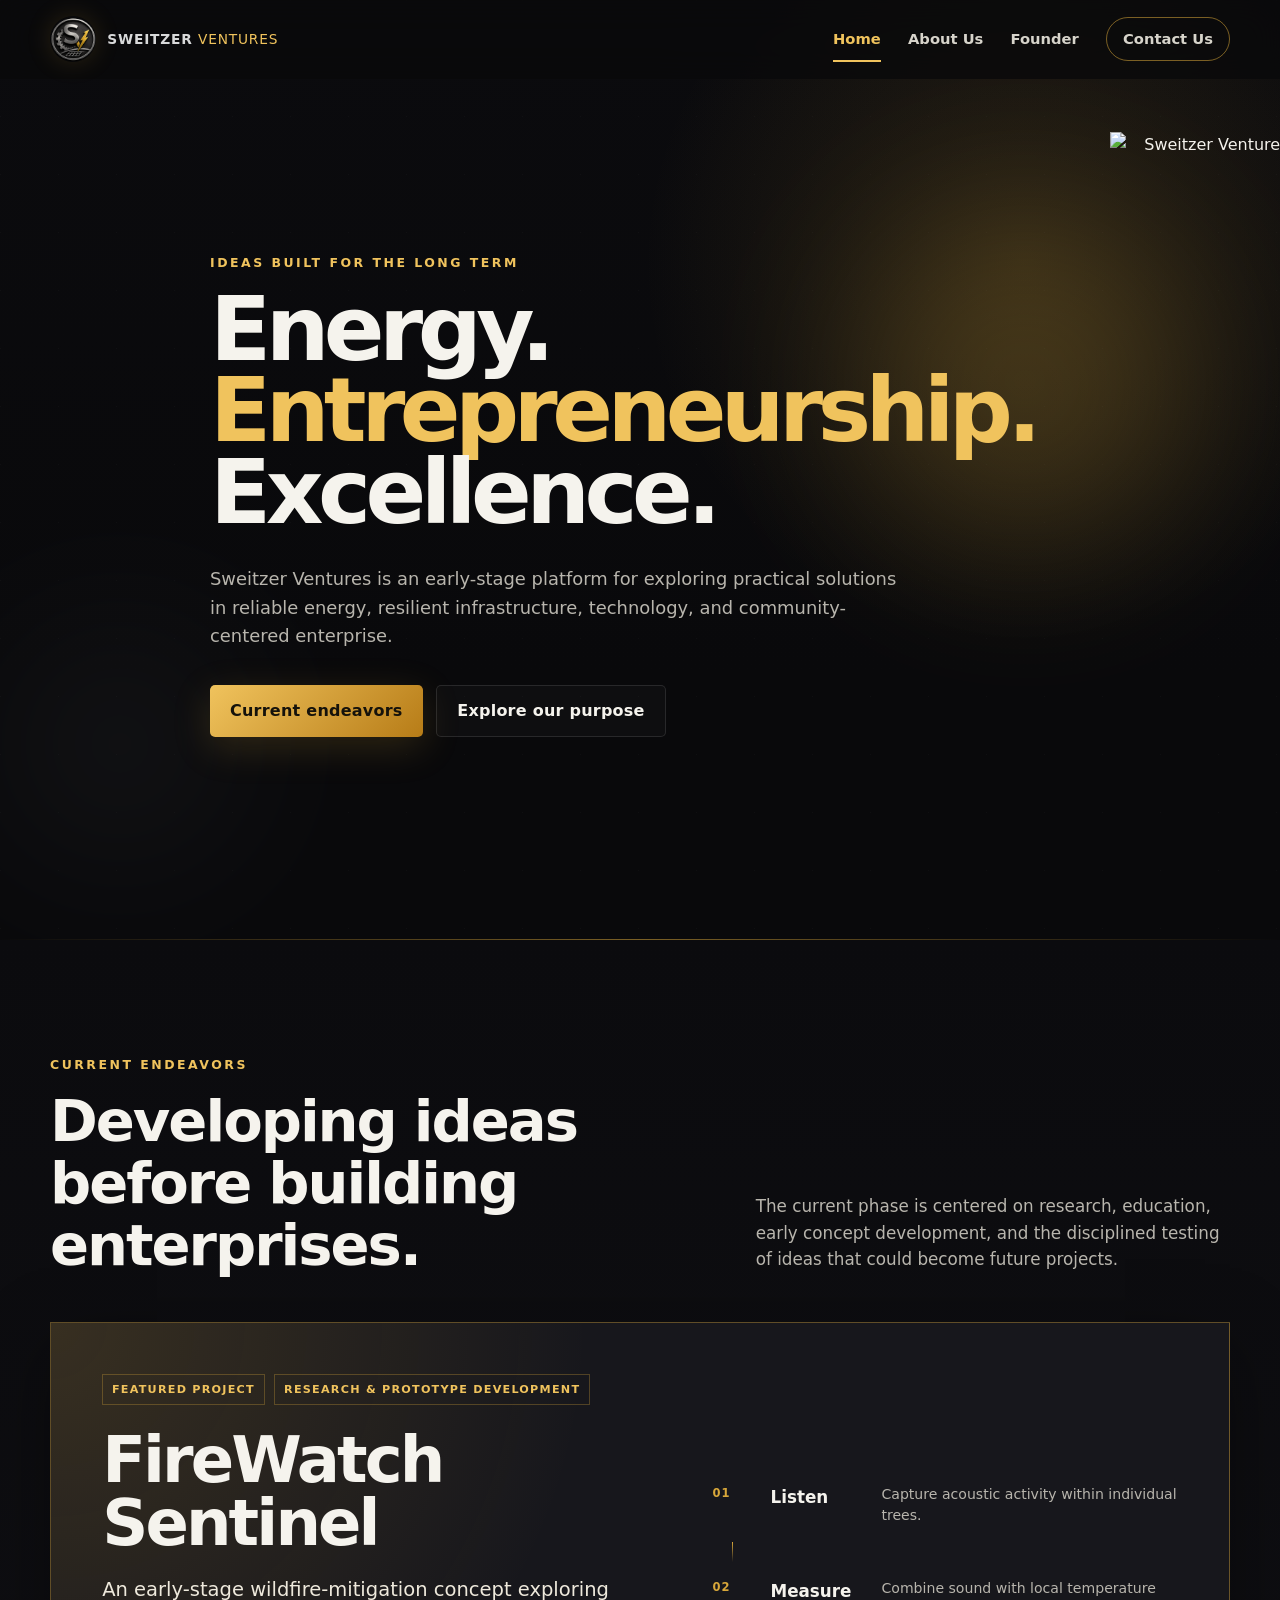
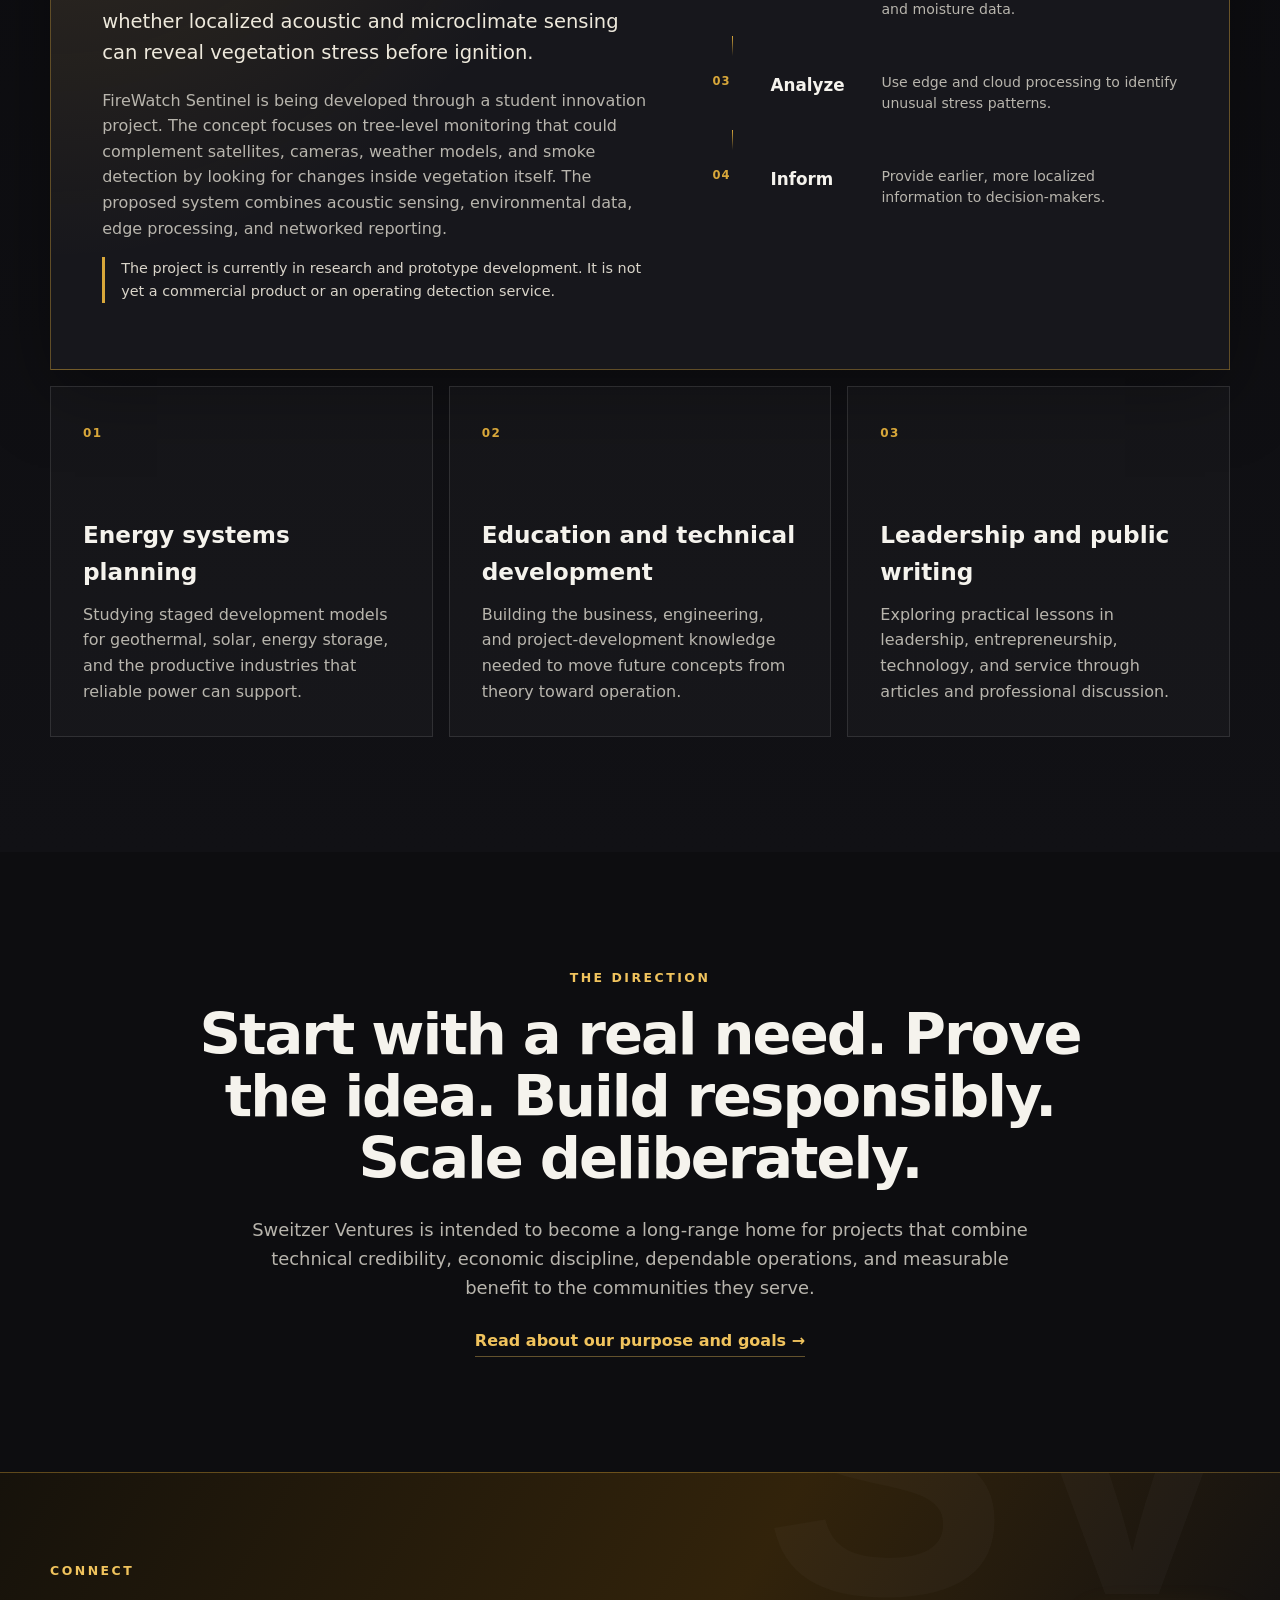
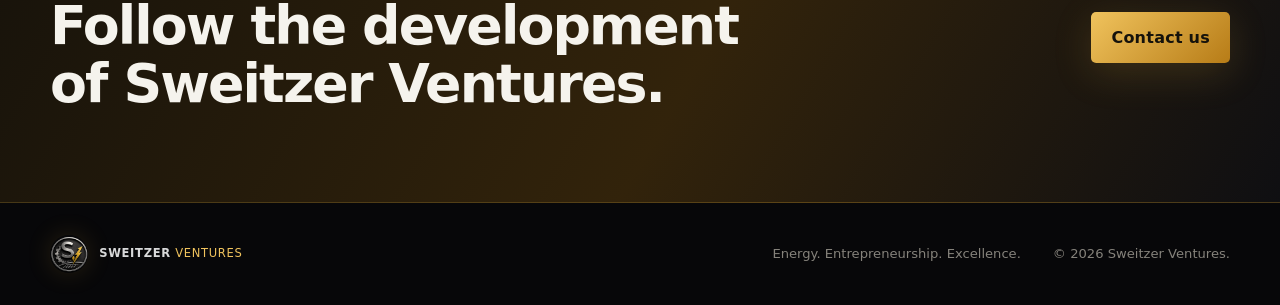
==== index.html @ b1c0d0ee "Full Website with current game" ====
<!doctype html>
<html lang="en">
<head>
  <meta charset="utf-8">
  <meta name="viewport" content="width=device-width, initial-scale=1">
  <meta name="description" content="Sweitzer Ventures is an early-stage platform exploring reliable energy, resilient infrastructure, technology, and service-centered entrepreneurship.">
  <meta name="theme-color" content="#0b0b0d">
  <meta property="og:title" content="Sweitzer Ventures | Home">
  <meta property="og:description" content="Energy. Entrepreneurship. Excellence.">
  <meta property="og:type" content="website">
  <meta property="og:url" content="https://sweitzerventures.com/">
  <meta property="og:image" content="https://sweitzerventures.com/assets/sweitzer-ventures-emblem.webp">
  <link rel="canonical" href="https://sweitzerventures.com/">
  <title>Sweitzer Ventures | Home</title>
  <link rel="icon" href="assets/favicon.png" type="image/png">
  <link rel="stylesheet" href="styles.css">
</head>
<body>
  <a class="skip-link" href="#main">Skip to main content</a>

  <header class="site-header" id="top">
    <div class="nav-wrap">
      <a class="brand" href="index.html" aria-label="Sweitzer Ventures home">
        <img src="assets/favicon.png" alt="" width="46" height="46">
        <span><strong>Sweitzer</strong> Ventures</span>
      </a>
      <button class="menu-button" type="button" aria-expanded="false" aria-controls="site-nav">Menu</button>
      <nav id="site-nav" aria-label="Primary navigation">
        <a href="index.html" aria-current="page">Home</a>
        <a href="about.html">About Us</a>
        <a href="founder.html">Founder</a>
        <a class="nav-cta" href="contact.html">Contact Us</a>
      </nav>
    </div>
  </header>

  <main id="main">
    <section class="hero home-hero" aria-labelledby="hero-title">
      <div class="hero-glow hero-glow-one"></div>
      <div class="hero-glow hero-glow-two"></div>
      <div class="hero-inner">
        <div class="hero-copy reveal">
          <p class="eyebrow">Ideas built for the long term</p>
          <h1 id="hero-title">Energy.<br><span>Entrepreneurship.</span><br>Excellence.</h1>
          <p class="hero-lead">Sweitzer Ventures is an early-stage platform for exploring practical solutions in reliable energy, resilient infrastructure, technology, and community-centered enterprise.</p>
          <div class="hero-actions">
            <a class="button button-primary" href="#endeavors">Current endeavors</a>
            <a class="button button-secondary" href="about.html">Explore our purpose</a>
          </div>
        </div>
        <div class="hero-mark reveal" aria-label="Sweitzer Ventures emblem">
          <div class="emblem-frame">
            <img src="assets/sweitzer-ventures-emblem.webp" alt="Sweitzer Ventures silver and gold SV emblem with a gear, solar panel, and rising energy bolt" width="700" height="700">
          </div>
          <div class="wordmark" aria-hidden="true">
            <span>Sweitzer</span>
            <strong>Ventures</strong>
          </div>
        </div>
      </div>
    </section>

    <section class="section endeavors-section" id="endeavors" aria-labelledby="endeavors-title">
      <div class="section-inner">
        <div class="section-heading reveal">
          <div>
            <p class="section-label">Current endeavors</p>
            <h2 id="endeavors-title">Developing ideas before building enterprises.</h2>
          </div>
          <p>The current phase is centered on research, education, early concept development, and the disciplined testing of ideas that could become future projects.</p>
        </div>

        <article class="featured-endeavor reveal" aria-labelledby="firewatch-title">
          <div class="featured-copy">
            <div class="project-kicker"><span>Featured project</span><span>Research &amp; prototype development</span></div>
            <h3 id="firewatch-title">FireWatch Sentinel</h3>
            <p class="featured-lead">An early-stage wildfire-mitigation concept exploring whether localized acoustic and microclimate sensing can reveal vegetation stress before ignition.</p>
            <p>FireWatch Sentinel is being developed through a student innovation project. The concept focuses on tree-level monitoring that could complement satellites, cameras, weather models, and smoke detection by looking for changes inside vegetation itself. The proposed system combines acoustic sensing, environmental data, edge processing, and networked reporting.</p>
            <p class="project-note">The project is currently in research and prototype development. It is not yet a commercial product or an operating detection service.</p>
          </div>
          <div class="project-system" aria-label="FireWatch Sentinel concept flow">
            <div class="system-step"><span>01</span><strong>Listen</strong><small>Capture acoustic activity within individual trees.</small></div>
            <div class="system-line"></div>
            <div class="system-step"><span>02</span><strong>Measure</strong><small>Combine sound with local temperature and moisture data.</small></div>
            <div class="system-line"></div>
            <div class="system-step"><span>03</span><strong>Analyze</strong><small>Use edge and cloud processing to identify unusual stress patterns.</small></div>
            <div class="system-line"></div>
            <div class="system-step"><span>04</span><strong>Inform</strong><small>Provide earlier, more localized information to decision-makers.</small></div>
          </div>
        </article>

        <div class="endeavor-grid">
          <article class="endeavor-card reveal">
            <span class="card-number">01</span>
            <h3>Energy systems planning</h3>
            <p>Studying staged development models for geothermal, solar, energy storage, and the productive industries that reliable power can support.</p>
          </article>
          <article class="endeavor-card reveal">
            <span class="card-number">02</span>
            <h3>Education and technical development</h3>
            <p>Building the business, engineering, and project-development knowledge needed to move future concepts from theory toward operation.</p>
          </article>
          <article class="endeavor-card reveal">
            <span class="card-number">03</span>
            <h3>Leadership and public writing</h3>
            <p>Exploring practical lessons in leadership, entrepreneurship, technology, and service through articles and professional discussion.</p>
          </article>
        </div>
      </div>
    </section>

    <section class="statement section" aria-labelledby="statement-title">
      <div class="section-inner narrow reveal">
        <p class="section-label">The direction</p>
        <h2 id="statement-title">Start with a real need. Prove the idea. Build responsibly. Scale deliberately.</h2>
        <p>Sweitzer Ventures is intended to become a long-range home for projects that combine technical credibility, economic discipline, dependable operations, and measurable benefit to the communities they serve.</p>
        <a class="text-link" href="about.html">Read about our purpose and goals <span aria-hidden="true">→</span></a>
      </div>
    </section>

    <section class="contact-band" aria-labelledby="contact-title">
      <div class="section-inner contact-inner reveal">
        <div>
          <p class="section-label">Connect</p>
          <h2 id="contact-title">Follow the development of Sweitzer Ventures.</h2>
        </div>
        <a class="button button-primary" href="contact.html">Contact us</a>
      </div>
    </section>
  </main>

  <footer>
    <div class="footer-inner">
      <a class="brand footer-brand" href="index.html"><img src="assets/favicon.png" alt="" width="38" height="38"><span><strong>Sweitzer</strong> Ventures</span></a>
      <p>Energy. Entrepreneurship. Excellence.</p>
      <p>© <span id="year"></span> Sweitzer Ventures.</p>
    </div>
  </footer>

  <script src="script.js"></script>
</body>
</html>
---- styles.css ----
:root {
  --bg: #09090b;
  --bg-soft: #111115;
  --panel: #17171c;
  --panel-2: #1d1d23;
  --text: #f5f3ed;
  --muted: #b8b5ad;
  --line: rgba(255,255,255,.11);
  --silver: #d8d9da;
  --gold: #d8a73a;
  --gold-bright: #f0c35d;
  --cream: #ece9e1;
  --ink: #171719;
  --max: 1180px;
  --shadow: 0 22px 70px rgba(0,0,0,.36);
}

* { box-sizing: border-box; }
html { scroll-behavior: smooth; }
body {
  margin: 0;
  color: var(--text);
  background: var(--bg);
  font-family: Inter, ui-sans-serif, system-ui, -apple-system, BlinkMacSystemFont, "Segoe UI", sans-serif;
  line-height: 1.6;
  -webkit-font-smoothing: antialiased;
}
img { display: block; max-width: 100%; }
a { color: inherit; }
button, a { -webkit-tap-highlight-color: transparent; }

.skip-link {
  position: fixed;
  left: 1rem;
  top: -100px;
  z-index: 999;
  padding: .75rem 1rem;
  background: var(--gold);
  color: #111;
  font-weight: 800;
  border-radius: .4rem;
}
.skip-link:focus { top: 1rem; }

.site-header {
  position: fixed;
  inset: 0 0 auto;
  z-index: 50;
  background: rgba(9,9,11,.78);
  border-bottom: 1px solid transparent;
  backdrop-filter: blur(16px);
  transition: background .25s ease, border-color .25s ease;
}
.site-header.scrolled { background: rgba(9,9,11,.95); border-color: var(--line); }
.nav-wrap {
  width: min(var(--max), calc(100% - 2.5rem));
  height: 78px;
  margin: 0 auto;
  display: flex;
  align-items: center;
  justify-content: space-between;
  gap: 2rem;
}
.brand { display: inline-flex; align-items: center; gap: .7rem; text-decoration: none; letter-spacing: .06em; text-transform: uppercase; font-size: .86rem; }
.brand img { border-radius: 50%; box-shadow: 0 0 26px rgba(216,167,58,.16); }
.brand strong { color: var(--silver); }
.brand span { color: var(--gold-bright); }
nav { display: flex; align-items: center; gap: 1.7rem; }
nav a { position: relative; text-decoration: none; color: #d7d4cb; font-size: .92rem; font-weight: 700; }
nav a:hover, nav a:focus-visible, nav a[aria-current="page"] { color: var(--gold-bright); }
nav a[aria-current="page"]::after { content: ""; position: absolute; left: 0; right: 0; bottom: -.7rem; height: 2px; background: var(--gold-bright); }
.nav-cta { border: 1px solid rgba(216,167,58,.55); border-radius: 999px; padding: .55rem 1rem; }
.nav-cta[aria-current="page"]::after { display: none; }
.menu-button { display: none; }

.hero {
  min-height: 94vh;
  position: relative;
  overflow: hidden;
  display: grid;
  align-items: center;
  padding: 132px 0 82px;
  background:
    linear-gradient(115deg, rgba(255,255,255,.025) 1px, transparent 1px) 0 0 / 58px 58px,
    radial-gradient(circle at 80% 28%, rgba(216,167,58,.15), transparent 31%),
    linear-gradient(180deg, #0b0b0e 0%, #09090b 72%);
}
.hero::after { content: ""; position: absolute; inset: auto 0 0; height: 1px; background: linear-gradient(90deg, transparent, rgba(216,167,58,.55), transparent); }
.hero-inner {
  width: min(var(--max), calc(100% - 2.5rem));
  margin: 0 auto;
  display: grid;
  grid-template-columns: 1.08fr .92fr;
  gap: 5rem;
  align-items: center;
  position: relative;
  z-index: 2;
}
.hero-glow { position: absolute; border-radius: 999px; filter: blur(85px); opacity: .2; }
.hero-glow-one { width: 330px; height: 330px; background: var(--gold); right: 7%; top: 23%; }
.hero-glow-two { width: 240px; height: 240px; background: #8b8f98; left: 0; bottom: 8%; opacity: .08; }
.eyebrow, .section-label { margin: 0 0 1rem; color: var(--gold-bright); font-size: .78rem; font-weight: 850; text-transform: uppercase; letter-spacing: .2em; }
.hero h1 { margin: 0; font-size: clamp(3.45rem, 7vw, 6.9rem); line-height: .91; letter-spacing: -.062em; max-width: 820px; }
.hero h1 span { color: var(--gold-bright); }
.hero-lead { margin: 2rem 0 0; max-width: 700px; font-size: clamp(1.03rem, 1.4vw, 1.22rem); color: var(--muted); }
.hero-actions, .founder-actions, .contact-actions { display: flex; flex-wrap: wrap; gap: .85rem; margin-top: 2.1rem; }
.button { display: inline-flex; justify-content: center; align-items: center; min-height: 48px; padding: .77rem 1.25rem; border-radius: .32rem; text-decoration: none; font-weight: 800; letter-spacing: .015em; transition: transform .2s ease, border-color .2s ease, background .2s ease; }
.button:hover, .button:focus-visible { transform: translateY(-2px); }
.button-primary { background: linear-gradient(135deg, var(--gold-bright), #b77c17); color: #15120b; box-shadow: 0 10px 38px rgba(216,167,58,.18); }
.button-secondary { border: 1px solid var(--line); background: rgba(255,255,255,.025); color: var(--text); }
.button-secondary:hover { border-color: rgba(216,167,58,.55); }
.hero-mark { text-align: center; display: grid; justify-items: center; align-items: center; }
.hero-logo { display: block; width: min(100%, 720px); max-width: 100%; height: auto; aspect-ratio: auto; object-fit: contain; object-position: center; filter: drop-shadow(0 28px 45px rgba(0,0,0,.52)) drop-shadow(0 0 30px rgba(216,167,58,.09)); }
.hero-logo-original { border-radius: 0; clip-path: none; transform: none; }
.hero-logo-tagline { margin: .15rem 0 0; color: #aaa9a5; font-size: clamp(.52rem, .72vw, .68rem); font-weight: 750; text-transform: uppercase; letter-spacing: .13em; white-space: nowrap; }

.section { padding: clamp(5rem, 9vw, 8.8rem) 0; }
.section-inner { width: min(var(--max), calc(100% - 2.5rem)); margin: 0 auto; }
.narrow { width: min(900px, calc(100% - 2.5rem)); }
.section h2, .contact-inner h2, .status-inner h2, .email-band-inner h2 { margin: 0; letter-spacing: -.035em; line-height: 1.08; font-size: clamp(2.2rem, 4.5vw, 4.25rem); }
.section-heading { display: grid; grid-template-columns: 1.15fr .85fr; align-items: end; gap: 4rem; margin-bottom: 2.8rem; }
.section-heading > p { color: var(--muted); margin: 0 0 .25rem; font-size: 1.05rem; }
.text-link { display: inline-flex; gap: .35rem; margin-top: 1.6rem; color: var(--gold-bright); text-decoration: none; font-weight: 800; border-bottom: 1px solid rgba(240,195,93,.38); padding-bottom: .16rem; }

.endeavors-section { background: linear-gradient(180deg, #0b0b0e 0%, #111115 100%); }
.featured-endeavor { display: grid; grid-template-columns: 1.08fr .92fr; gap: clamp(2rem, 5vw, 5rem); padding: clamp(2rem, 4vw, 4rem); border: 1px solid rgba(216,167,58,.38); background: radial-gradient(circle at 0 0, rgba(216,167,58,.17), transparent 40%), var(--panel); box-shadow: var(--shadow); }
.project-kicker { display: flex; flex-wrap: wrap; gap: .6rem; color: var(--gold-bright); font-size: .7rem; font-weight: 850; text-transform: uppercase; letter-spacing: .11em; }
.project-kicker span { padding: .35rem .55rem; border: 1px solid rgba(216,167,58,.3); }
.featured-copy h3 { margin: 1.5rem 0 .8rem; font-size: clamp(2.3rem, 5vw, 4.7rem); letter-spacing: -.045em; line-height: .98; }
.featured-lead { font-size: 1.22rem; color: #eee9dc; }
.featured-copy p:not(.featured-lead):not(.project-note) { color: var(--muted); }
.project-note { border-left: 3px solid var(--gold); padding-left: 1rem; color: #d9d4c9; font-size: .9rem; }
.project-system { display: grid; align-content: center; }
.system-step { display: grid; grid-template-columns: 42px 95px 1fr; gap: 1rem; align-items: start; padding: 1rem 0; }
.system-step > span { color: var(--gold); font-size: .72rem; font-weight: 900; letter-spacing: .1em; }
.system-step strong { font-size: 1.05rem; }
.system-step small { color: var(--muted); font-size: .88rem; line-height: 1.5; }
.system-line { width: 1px; height: 20px; background: linear-gradient(var(--gold), transparent); margin-left: 20px; }
.endeavor-grid { display: grid; grid-template-columns: repeat(3, 1fr); gap: 1rem; margin-top: 1rem; }
.endeavor-card { padding: 2rem; min-height: 275px; border: 1px solid var(--line); background: rgba(255,255,255,.025); }
.card-number, .endeavor-card > span, .goal-card > span, .topic-card > span { color: var(--gold); font-size: .75rem; font-weight: 900; letter-spacing: .12em; }
.endeavor-card h3 { margin: 4.5rem 0 .7rem; font-size: 1.45rem; }
.endeavor-card p { margin: 0; color: var(--muted); }
.statement { background: #0d0d10; text-align: center; }
.statement p:not(.section-label) { color: var(--muted); font-size: 1.12rem; max-width: 800px; margin: 1.65rem auto 0; }

.page-hero { min-height: 72vh; display: grid; align-items: end; padding: 145px 0 90px; background: radial-gradient(circle at 78% 30%, rgba(216,167,58,.16), transparent 30%), linear-gradient(180deg, #0e0e12, #09090b); border-bottom: 1px solid rgba(216,167,58,.25); }
.page-hero-inner { width: min(950px, calc(100% - 2.5rem)); margin: 0 auto; }
.page-hero h1 { margin: 0; font-size: clamp(3.4rem, 8vw, 7.2rem); line-height: .93; letter-spacing: -.06em; }
.page-hero p:last-child { max-width: 760px; color: var(--muted); font-size: 1.2rem; margin: 2rem 0 0; }
.light-section { background: var(--cream); color: var(--ink); }
.light-section .section-label { color: #835a0d; }
.two-column-story, .founder-story-grid { display: grid; grid-template-columns: .86fr 1.14fr; gap: clamp(3rem, 8vw, 8rem); }
.story-heading h2 { margin: 0; font-size: clamp(2.2rem, 4.8vw, 4.6rem); line-height: 1.04; letter-spacing: -.045em; }
.story-copy { font-size: 1.08rem; }
.story-copy p:first-child { margin-top: 0; }
.light-section .story-copy { color: #49453e; }
.goals-section { background: #0d0d10; }
.goal-grid { display: grid; grid-template-columns: repeat(3, 1fr); gap: 1rem; }
.goal-card { min-height: 315px; padding: 1.8rem; border: 1px solid var(--line); background: var(--panel); }
.goal-card h3 { margin: 4.7rem 0 .8rem; font-size: 1.45rem; }
.goal-card p { color: var(--muted); margin: 0; }
.principles-section { background: var(--cream); color: var(--ink); }
.principles-section .section-label { color: #835a0d; }
.principles-intro { max-width: 760px; margin-bottom: 3rem; }
.principles-list { list-style: none; padding: 0; margin: 0; border-top: 1px solid rgba(0,0,0,.18); }
.principles-list li { display: grid; grid-template-columns: 90px 1fr; gap: 2rem; padding: 2rem 0; border-bottom: 1px solid rgba(0,0,0,.18); }
.principles-list li > span { color: #8b620f; font-weight: 900; letter-spacing: .12em; }
.principles-list h3 { margin: 0 0 .45rem; font-size: 1.55rem; }
.principles-list p { margin: 0; max-width: 790px; color: #565149; }
.status-band { padding: 5.5rem 0; background: linear-gradient(120deg, #17130c, #382609 55%, #0e0e11); border-top: 1px solid rgba(216,167,58,.3); }
.status-inner { display: grid; grid-template-columns: .7fr 1.3fr; gap: 5rem; align-items: end; }
.status-inner p:last-child { color: #d0cbc0; font-size: 1.04rem; margin: 0; }

.founder-hero { padding: 135px 0 70px; min-height: 94vh; display: grid; align-items: center; background: radial-gradient(circle at 15% 50%, rgba(216,167,58,.14), transparent 28%), linear-gradient(180deg, #0d0d10, #09090b); }
.founder-hero-inner { width: min(var(--max), calc(100% - 2.5rem)); margin: 0 auto; display: grid; grid-template-columns: .82fr 1.18fr; gap: clamp(3rem, 8vw, 8rem); align-items: center; }
.founder-portrait { max-width: 490px; position: relative; }
.founder-portrait::before { content: ""; position: absolute; inset: -18px 18px 18px -18px; border: 1px solid rgba(216,167,58,.48); z-index: 0; }
.founder-portrait img { position: relative; z-index: 1; aspect-ratio: 4 / 5; object-fit: cover; object-position: 50% 22%; box-shadow: var(--shadow); }
.founder-intro h1 { margin: 0; font-size: clamp(3.7rem, 8vw, 7.8rem); line-height: .88; letter-spacing: -.065em; }
.founder-role { color: var(--gold-bright); font-weight: 800; margin-top: 1.8rem; }
.founder-lead { max-width: 720px; color: var(--muted); font-size: 1.17rem; }
.founder-story-section { background: var(--cream); color: var(--ink); }
.founder-story-section .section-label { color: #835a0d; }
.founder-story-section .story-copy { color: #4f4b44; }
.founder-gallery-section { background: #0d0d10; }
.founder-gallery { display: grid; grid-template-columns: 1.22fr .78fr; gap: 1rem; }
.gallery-card { margin: 0; border: 1px solid var(--line); background: var(--panel); }
.gallery-wide { grid-row: span 2; }
.gallery-image { overflow: hidden; background: #050506; }
.gallery-image.landscape { aspect-ratio: 1.05 / 1; }
.gallery-image.portrait { aspect-ratio: 1.32 / 1; }
.gallery-image img { width: 100%; height: 100%; object-fit: cover; transition: transform .45s ease; }
.gallery-image.landscape img { object-position: 55% center; }
.gallery-image.portrait img { object-position: 50% 24%; }
.gallery-card:hover img { transform: scale(1.025); }
.gallery-card figcaption { padding: 1.25rem 1.35rem 1.45rem; display: grid; gap: .35rem; }
.gallery-card figcaption strong { font-size: 1.15rem; }
.gallery-card figcaption span { color: var(--muted); font-size: .9rem; }
.article-spotlight { background: linear-gradient(120deg, #1d170d, #3b2808 58%, #101013); }
.article-spotlight-inner { display: grid; grid-template-columns: 155px 1fr auto; gap: 3rem; align-items: center; }
.article-badge { width: 135px; height: 135px; display: grid; place-items: center; text-align: center; border-radius: 50%; border: 1px solid rgba(240,195,93,.55); color: var(--gold-bright); text-transform: uppercase; letter-spacing: .12em; font-size: .7rem; font-weight: 900; }
.article-spotlight h2 { font-size: clamp(2rem, 4vw, 3.65rem); }
.article-spotlight p:not(.section-label) { color: #d5cfc2; max-width: 750px; }
.founder-links-section { background: var(--cream); color: var(--ink); }
.founder-links-section .section-label { color: #835a0d; }
.link-card-grid { display: grid; grid-template-columns: repeat(3, 1fr); gap: 1rem; margin-top: 2.5rem; }
.link-card { min-height: 260px; display: flex; flex-direction: column; padding: 1.7rem; border: 1px solid rgba(0,0,0,.18); color: var(--ink); text-decoration: none; transition: transform .2s ease, border-color .2s ease, background .2s ease; }
.link-card:hover { transform: translateY(-4px); border-color: #956812; background: #f4f1e9; }
.link-card span { color: #835a0d; font-size: .74rem; font-weight: 850; text-transform: uppercase; letter-spacing: .12em; }
.link-card strong { margin-top: 4rem; font-size: 1.55rem; line-height: 1.15; }
.link-card em { margin-top: auto; color: #625d54; font-style: normal; font-size: .88rem; }

.contact-page-hero { min-height: 88vh; display: grid; align-items: center; padding: 135px 0 75px; background: radial-gradient(circle at 80% 30%, rgba(216,167,58,.16), transparent 30%), linear-gradient(180deg, #0d0d10, #09090b); }
.contact-page-grid { width: min(var(--max), calc(100% - 2.5rem)); margin: 0 auto; display: grid; grid-template-columns: 1.1fr .9fr; gap: clamp(3rem, 8vw, 7rem); align-items: center; }
.contact-page-copy h1 { margin: 0; font-size: clamp(4rem, 9vw, 8.2rem); line-height: .88; letter-spacing: -.07em; }
.contact-page-copy p:last-child { max-width: 680px; color: var(--muted); font-size: 1.15rem; margin-top: 2rem; }
.contact-card { padding: clamp(2rem, 5vw, 3.5rem); background: var(--panel); border: 1px solid rgba(216,167,58,.4); box-shadow: var(--shadow); }
.contact-card-label { color: var(--gold-bright); font-size: .72rem; font-weight: 900; text-transform: uppercase; letter-spacing: .15em; }
.contact-card h2 { margin: 2.7rem 0 0; font-size: clamp(2.2rem, 4vw, 3.5rem); }
.contact-card p { margin: .25rem 0 1.8rem; color: var(--muted); }
.contact-email { display: inline-block; color: var(--gold-bright); font-size: clamp(1rem, 2vw, 1.35rem); font-weight: 850; text-decoration: none; overflow-wrap: anywhere; }
.contact-topics-section { background: var(--cream); color: var(--ink); }
.contact-topics-section .section-label { color: #835a0d; }
.contact-topics-section .section-heading > p { color: #5c574e; }
.topic-grid { display: grid; grid-template-columns: repeat(2, 1fr); gap: 1rem; }
.topic-card { min-height: 285px; padding: 1.8rem; border: 1px solid rgba(0,0,0,.18); }
.topic-card h3 { margin: 4.5rem 0 .7rem; font-size: 1.5rem; }
.topic-card p { color: #59544b; margin: 0; }
.email-band { padding: 5rem 0; background: #0d0d10; }
.email-band-inner { display: grid; grid-template-columns: 170px 1fr auto; gap: 3rem; align-items: center; }
.email-band-inner img { display: block; width: 170px; height: auto; aspect-ratio: 1 / 1; object-fit: contain; border-radius: 0; clip-path: none; transform: none; }
.email-band-inner h2 { font-size: clamp(1.8rem, 4vw, 3.6rem); overflow-wrap: anywhere; }
.email-band-inner p:not(.section-label) { color: var(--muted); margin-bottom: 0; }

.contact-band { position: relative; padding: 5.5rem 0; background: linear-gradient(120deg, #16120b, #32230b 55%, #0f0f12); border-top: 1px solid rgba(216,167,58,.35); border-bottom: 1px solid rgba(216,167,58,.25); overflow: hidden; }
.contact-band::after { content: "SV"; position: absolute; right: 2%; top: -58%; font: 900 23rem/1 Arial, sans-serif; color: rgba(255,255,255,.025); pointer-events: none; }
.contact-inner { display: flex; justify-content: space-between; align-items: center; gap: 3rem; position: relative; z-index: 1; }
.contact-inner h2 { max-width: 760px; font-size: clamp(2rem, 4.2vw, 3.85rem); }
footer { background: #070709; padding: 2rem 0; }
.footer-inner { width: min(var(--max), calc(100% - 2.5rem)); margin: 0 auto; display: grid; grid-template-columns: 1fr auto auto; align-items: center; gap: 2rem; color: #85827b; font-size: .82rem; }
.footer-inner p { margin: 0; }
.footer-brand { font-size: .72rem; }

.reveal { opacity: 0; transform: translateY(20px); transition: opacity .7s ease, transform .7s ease; }
.reveal.visible { opacity: 1; transform: none; }

@media (max-width: 980px) {
  .featured-endeavor, .contact-page-grid, .founder-hero-inner { grid-template-columns: 1fr; }
  .featured-endeavor { gap: 2.5rem; }
  .endeavor-grid, .goal-grid, .link-card-grid { grid-template-columns: repeat(2, 1fr); }
  .founder-portrait { max-width: 520px; }
  .founder-hero { padding-top: 125px; }
  .article-spotlight-inner, .email-band-inner { grid-template-columns: 125px 1fr; }
  .article-spotlight-inner .button, .email-band-inner .button { grid-column: 2; justify-self: start; }
}

@media (max-width: 900px) {
  .menu-button { display: inline-flex; border: 1px solid var(--line); background: transparent; color: var(--text); border-radius: .3rem; padding: .5rem .75rem; font-weight: 750; }
  nav { display: none; position: absolute; top: 78px; left: 0; right: 0; padding: 1.2rem 1.25rem 1.5rem; background: rgba(9,9,11,.98); border-bottom: 1px solid var(--line); flex-direction: column; align-items: stretch; gap: .25rem; }
  nav.open { display: flex; }
  nav a, .nav-cta { padding: .7rem 0; border: 0; }
  nav a[aria-current="page"]::after { display: none; }
  .hero { min-height: auto; padding-top: 125px; }
  .hero-inner { grid-template-columns: 1fr; gap: 3.4rem; }
  .hero-copy { text-align: center; }
  .hero-lead { margin-left: auto; margin-right: auto; }
  .hero-actions { justify-content: center; }
  .hero-mark { max-width: 520px; margin: 0 auto; }
  .section-heading, .two-column-story, .founder-story-grid, .status-inner { grid-template-columns: 1fr; gap: 2rem; }
  .founder-gallery { grid-template-columns: 1fr 1fr; }
  .gallery-wide { grid-column: 1 / -1; grid-row: auto; }
  .gallery-image.landscape { aspect-ratio: 16 / 9; }
  .contact-inner { align-items: flex-start; flex-direction: column; }
  .footer-inner { grid-template-columns: 1fr; text-align: center; justify-items: center; gap: .55rem; }
}

@media (max-width: 680px) {
  .nav-wrap, .hero-inner, .section-inner, .footer-inner, .founder-hero-inner, .contact-page-grid { width: min(100% - 1.5rem, var(--max)); }
  .narrow, .page-hero-inner { width: min(100% - 1.5rem, 950px); }
  .brand { font-size: .74rem; }
  .brand img { width: 40px; height: 40px; }
  .hero { padding-top: 112px; }
  .hero h1 { font-size: clamp(2.45rem, 10.2vw, 4rem); letter-spacing: -.05em; }
  .hero-actions, .founder-actions, .contact-actions { flex-direction: column; }
  .button { width: 100%; }
  .section-heading { margin-bottom: 2rem; }
  .endeavor-grid, .goal-grid, .topic-grid, .link-card-grid, .founder-gallery { grid-template-columns: 1fr; }
  .featured-endeavor { padding: 1.5rem; }
  .system-step { grid-template-columns: 34px 78px 1fr; gap: .7rem; }
  .system-line { margin-left: 16px; }
  .endeavor-card, .goal-card, .topic-card { min-height: 245px; }
  .page-hero { min-height: 64vh; padding-top: 125px; }
  .page-hero h1 { font-size: clamp(3rem, 14vw, 5rem); }
  .principles-list li { grid-template-columns: 50px 1fr; gap: 1rem; }
  .founder-hero { min-height: auto; }
  .founder-intro h1 { font-size: clamp(3.25rem, 16vw, 5.5rem); }
  .founder-portrait::before { inset: -10px 10px 10px -10px; }
  .gallery-wide { grid-column: auto; }
  .gallery-image.landscape, .gallery-image.portrait { aspect-ratio: 4 / 3; }
  .article-spotlight-inner, .email-band-inner { grid-template-columns: 1fr; gap: 1.5rem; }
  .article-badge { width: 105px; height: 105px; }
  .article-spotlight-inner .button, .email-band-inner .button { grid-column: auto; justify-self: stretch; }
  .email-band-inner img { width: 120px; height: auto; }
  .contact-band { padding: 4rem 0; }
}

@media (prefers-reduced-motion: reduce) {
  html { scroll-behavior: auto; }
  *, *::before, *::after { transition-duration: .01ms !important; animation-duration: .01ms !important; animation-iteration-count: 1 !important; }
  .reveal { opacity: 1; transform: none; }
}

/* Fast Track Games */
.games-page {
  --ft-blue: #3e78c7;
  --ft-blue-bright: #71b6ff;
  --ft-yellow: #f7c84a;
  --ft-orange: #ff8a3d;
  --ft-panel: #121b2b;
  --ft-panel-2: #182842;
}
.games-page .site-header { background: rgba(7,10,16,.83); }
.games-page .site-header.scrolled { background: rgba(7,10,16,.97); }
.games-hero {
  min-height: 96vh;
  padding: 130px 0 78px;
  display: grid;
  align-items: center;
  position: relative;
  overflow: hidden;
  background:
    linear-gradient(rgba(255,255,255,.018) 1px, transparent 1px) 0 0 / 34px 34px,
    linear-gradient(90deg, rgba(255,255,255,.018) 1px, transparent 1px) 0 0 / 34px 34px,
    radial-gradient(circle at 78% 28%, rgba(62,120,199,.23), transparent 32%),
    radial-gradient(circle at 18% 74%, rgba(247,200,74,.09), transparent 28%),
    linear-gradient(180deg, #090d15 0%, #07090f 100%);
}
.games-hero::after { content:""; position:absolute; inset:auto 0 0; height:1px; background:linear-gradient(90deg,transparent,var(--ft-blue-bright),var(--ft-yellow),transparent); opacity:.5; }
.games-hero-grid { width:min(1320px,calc(100% - 2.5rem)); margin:0 auto; display:grid; grid-template-columns:.8fr 1.2fr; gap:4rem; align-items:center; position:relative; z-index:2; }
.games-studio-label, .game-section-label { margin:0 0 1rem; color:var(--ft-yellow); font-size:.75rem; font-weight:900; text-transform:uppercase; letter-spacing:.18em; }
.fast-track-games-logo { display:inline-block; margin-bottom:2rem; padding:.48rem .75rem .58rem; border:2px solid rgba(113,182,255,.48); background:linear-gradient(180deg,#182b48,#0c1627); box-shadow:5px 5px 0 #05070b, inset 0 0 0 1px rgba(255,255,255,.07); color:#f6f1df; font:900 clamp(1rem,1.7vw,1.35rem)/1 Tahoma,Verdana,sans-serif; font-style:italic; letter-spacing:.04em; transform:skew(-5deg); }
.fast-track-games-logo span { color:var(--ft-yellow); }
.games-hero h1 { margin:0; font-size:clamp(3.5rem,6.8vw,7.1rem); line-height:.88; letter-spacing:-.065em; }
.games-hero h1 span { color:var(--ft-yellow); }
.games-hero-copy > p:not(.games-studio-label) { max-width:660px; color:#bcc7d7; font-size:clamp(1rem,1.45vw,1.18rem); }
.games-hero .button-primary { background:linear-gradient(135deg,var(--ft-yellow),#d38d16); }
.games-hero .button-secondary { border-color:rgba(113,182,255,.35); }
.build-chips { margin-top:2rem; display:grid; grid-template-columns:auto 1fr; gap:.22rem 1rem; width:max-content; max-width:100%; padding:1rem 1.15rem; border-left:3px solid var(--ft-blue-bright); background:rgba(17,27,44,.72); font-family:Tahoma,Verdana,sans-serif; }
.build-chips span { color:#8491a6; font-size:.68rem; text-transform:uppercase; letter-spacing:.12em; }
.build-chips strong { color:#f6f0df; font-size:.82rem; }
.game-screen-frame { position:relative; padding:10px; background:#111824; border:2px solid #52617a; border-radius:10px; box-shadow:0 32px 90px rgba(0,0,0,.55), 0 0 45px rgba(62,120,199,.12); transform:perspective(1300px) rotateY(-3deg) rotateX(1.5deg); }
.game-screen-frame::before { content:""; position:absolute; inset:-7px 12px 10px -7px; z-index:-1; border:1px solid rgba(247,200,74,.2); border-radius:12px; }
.game-screen-frame img { width:100%; height:auto; border-radius:4px; }
.screen-corner { position:absolute; right:18px; bottom:18px; padding:.48rem .7rem; background:rgba(7,10,16,.88); color:var(--ft-yellow); border:1px solid rgba(247,200,74,.5); font:.68rem/1 Tahoma,Verdana,sans-serif; letter-spacing:.11em; }
.game-intro-section { background:#f0ede4; color:#141820; }
.game-intro-grid { display:grid; grid-template-columns:.8fr 1.2fr; gap:clamp(3rem,8vw,8rem); align-items:start; }
.game-title-block h2 { font:900 clamp(4rem,9vw,8.2rem)/.83 Tahoma,Verdana,sans-serif; font-style:italic; letter-spacing:-.07em; text-transform:uppercase; text-shadow:4px 4px 0 rgba(62,120,199,.18); }
.game-title-block h2 span { color:#be840e; }
.game-tagline { max-width:520px; margin-top:2rem; font-size:1.16rem; font-weight:750; color:#353b46; }
.game-intro-copy { font-size:1.1rem; color:#454a52; }
.game-intro-copy p { margin-top:0; margin-bottom:1.3rem; }
.game-intro-copy strong { color:#13171f; }
.game-loop-section { background:#090d15; }
.games-page .section-heading > p { color:#aeb9ca; }
.game-loop-grid { display:grid; grid-template-columns:repeat(4,1fr); gap:1rem; }
.game-loop-card { min-height:310px; padding:1.65rem; border:1px solid rgba(113,182,255,.2); background:linear-gradient(180deg,rgba(24,40,66,.78),rgba(12,20,34,.84)); box-shadow:inset 0 1px rgba(255,255,255,.035); }
.game-loop-card span { color:var(--ft-yellow); font:900 .72rem/1 Tahoma,Verdana,sans-serif; letter-spacing:.12em; }
.game-loop-card strong { display:block; margin:5rem 0 .7rem; font-size:1.38rem; line-height:1.1; }
.game-loop-card p { margin:0; color:#aeb9ca; }
.character-section { padding-top:2rem; background:#090d15; }
.character-heading { display:flex; justify-content:space-between; align-items:end; gap:2rem; margin-bottom:2rem; }
.character-heading h2 { max-width:760px; font-size:clamp(2.4rem,5vw,4.6rem); }
.character-roster { display:grid; grid-template-columns:repeat(6,1fr); gap:.75rem; }
.character-tile { margin:0; position:relative; overflow:hidden; border:1px solid rgba(255,255,255,.13); background:#121b2b; aspect-ratio:1/1.1; }
.character-tile img { width:100%; height:100%; object-fit:cover; transition:transform .35s ease,filter .35s ease; }
.character-tile:hover img { transform:scale(1.035); }
.character-tile figcaption { position:absolute; inset:auto 0 0; padding:2rem .75rem .7rem; background:linear-gradient(transparent,rgba(4,7,11,.96)); color:#fff5d9; font:900 .8rem/1 Tahoma,Verdana,sans-serif; text-transform:uppercase; letter-spacing:.08em; }
.current-features-section { background:#0f1623; }
.feature-list-grid { display:grid; grid-template-columns:repeat(4,1fr); gap:1rem; }
.feature-list-card { min-height:290px; padding:1.55rem; border-top:3px solid var(--ft-blue); background:#141f31; }
.feature-list-card span { color:#7f92ad; font-size:.7rem; text-transform:uppercase; letter-spacing:.13em; font-weight:850; }
.feature-list-card h3 { margin:4.25rem 0 .7rem; font-size:1.35rem; }
.feature-list-card p { margin:0; color:#aeb9ca; font-size:.93rem; }
.latest-build-section { background:#f0ede4; color:#171b22; }
.latest-build-grid { display:grid; grid-template-columns:.8fr 1.2fr; gap:clamp(3rem,8vw,8rem); }
.version-mark { display:inline-block; margin:.5rem 0 1.2rem; color:#214f8c; font:900 clamp(3.8rem,8vw,7.8rem)/.8 Tahoma,Verdana,sans-serif; font-style:italic; letter-spacing:-.08em; }
.latest-build-title h2 { font-size:clamp(2.4rem,5vw,4.6rem); }
.latest-build-title > p:last-child { color:#575c65; font-size:1.08rem; }
.latest-build-notes { padding:2rem; border:1px solid rgba(0,0,0,.16); background:#faf8f2; }
.latest-build-notes h3 { margin:0 0 .8rem; font-size:1.18rem; text-transform:uppercase; letter-spacing:.04em; }
.latest-build-notes h3:not(:first-child) { margin-top:2rem; }
.latest-build-notes ul { margin:0; padding-left:1.2rem; color:#4d525b; }
.latest-build-notes li + li { margin-top:.55rem; }
.coming-soon-section { background:#080b12; }
.coming-grid { display:grid; grid-template-columns:1fr 1fr; gap:1rem; }
.coming-card { min-height:590px; padding:clamp(1.7rem,4vw,2.6rem); position:relative; overflow:hidden; border:1px solid rgba(255,255,255,.12); }
.coming-card::after { position:absolute; right:-1rem; bottom:-3rem; font:900 11rem/1 Tahoma,Verdana,sans-serif; opacity:.025; }
.coming-social { background:radial-gradient(circle at 90% 10%,rgba(255,138,61,.15),transparent 30%),linear-gradient(145deg,#1d1520,#111724); }
.coming-social::after { content:"SOCIAL"; }
.coming-multiplayer { background:radial-gradient(circle at 90% 10%,rgba(113,182,255,.18),transparent 30%),linear-gradient(145deg,#101d31,#111724); }
.coming-multiplayer::after { content:"VS"; }
.coming-status { display:inline-block; padding:.35rem .55rem; border:1px solid rgba(247,200,74,.35); color:var(--ft-yellow); font:.67rem/1 Tahoma,Verdana,sans-serif; text-transform:uppercase; letter-spacing:.12em; }
.coming-card h3 { margin:5rem 0 1rem; font-size:clamp(2.4rem,5vw,4.4rem); letter-spacing:-.04em; }
.coming-card > p { color:#b1bdcc; max-width:610px; }
.coming-card ul { margin:2rem 0 0; padding-left:1.15rem; color:#e2e6eb; }
.coming-card li + li { margin-top:.5rem; }
.coming-note { margin-top:2rem!important; padding-top:1.2rem; border-top:1px solid rgba(255,255,255,.1); font-size:.86rem; }
.preview-download-section { padding:clamp(5rem,9vw,9rem) 0; background:linear-gradient(135deg,#182945,#0c1423 62%,#201806); border-top:1px solid rgba(113,182,255,.2); border-bottom:1px solid rgba(247,200,74,.22); }
.preview-download-grid { display:grid; grid-template-columns:1.1fr .9fr; gap:clamp(3rem,8vw,7rem); align-items:center; }
.preview-copy h2 { margin:0; max-width:740px; font-size:clamp(2.8rem,6vw,5.5rem); line-height:.95; }
.preview-copy > p:not(.game-section-label):not(.preview-help) { color:#bac5d4; max-width:690px; font-size:1.06rem; }
.preview-meta { margin:2rem 0; display:grid; grid-template-columns:repeat(2,minmax(0,1fr)); gap:.7rem; max-width:670px; }
.preview-meta span { padding:.72rem .85rem; background:rgba(5,9,15,.35); border:1px solid rgba(255,255,255,.08); color:#aab6c6; font-size:.82rem; }
.preview-meta strong { display:block; color:#fff0c6; font-size:.65rem; text-transform:uppercase; letter-spacing:.11em; }
.preview-help { margin-top:1rem; color:#8997a9; font-size:.84rem; }
.preview-terminal { border:2px solid #4f5c70; border-radius:8px; overflow:hidden; background:#05080d; box-shadow:0 28px 75px rgba(0,0,0,.43); font-family:"Courier New",monospace; }
.terminal-bar { height:38px; display:flex; align-items:center; gap:.42rem; padding:0 .7rem; background:#1b2638; border-bottom:1px solid #46536a; }
.terminal-bar i { width:10px; height:10px; border-radius:50%; background:#758095; }
.terminal-bar i:nth-child(1) { background:#e3695b; }.terminal-bar i:nth-child(2){background:#d9ac42;}.terminal-bar i:nth-child(3){background:#5ca96d;}
.terminal-bar span { margin-left:.5rem; color:#91a0b7; font-size:.72rem; }
.terminal-body { min-height:330px; padding:2rem; color:#79d99a; text-shadow:0 0 12px rgba(121,217,154,.15); }
.terminal-body p { margin:0 0 1.1rem; }
.terminal-body strong { color:#f6c84b; }
.blink-line { margin-top:4rem!important; animation:ftblink 1.1s steps(2,start) infinite; }
@keyframes ftblink { 50% { opacity:.3; } }
.game-endeavor-callout { margin-top:1rem; padding:2rem; display:grid; grid-template-columns:1fr auto; gap:2rem; align-items:center; border:1px solid rgba(113,182,255,.2); background:linear-gradient(110deg,rgba(23,37,61,.9),rgba(12,18,29,.88)); }
.game-endeavor-callout .game-mini-brand { color:#f7c84a; font:900 .72rem/1 Tahoma,Verdana,sans-serif; text-transform:uppercase; letter-spacing:.14em; }
.game-endeavor-callout h3 { margin:.7rem 0 .45rem; font-size:1.7rem; }
.game-endeavor-callout p { margin:0; color:var(--muted); max-width:760px; }

@media (max-width:1100px) {
  .games-hero-grid, .game-intro-grid, .latest-build-grid, .preview-download-grid { grid-template-columns:1fr; }
  .games-hero-art { max-width:900px; }
  .game-loop-grid, .feature-list-grid { grid-template-columns:repeat(2,1fr); }
  .character-roster { grid-template-columns:repeat(3,1fr); }
}
@media (max-width:900px) {
  .games-hero { padding-top:120px; }
  .game-screen-frame { transform:none; }
  .coming-grid { grid-template-columns:1fr; }
  .coming-card { min-height:auto; }
}
@media (max-width:680px) {
  .games-hero-grid { width:min(100% - 1.5rem,1320px); }
  .games-hero h1 { font-size:clamp(3.2rem,15vw,5rem); }
  .fast-track-games-logo { font-size:.92rem; }
  .build-chips { width:100%; }
  .game-loop-grid, .feature-list-grid, .character-roster { grid-template-columns:1fr 1fr; }
  .game-loop-card, .feature-list-card { min-height:260px; }
  .game-loop-card strong, .feature-list-card h3 { margin-top:3.2rem; }
  .character-heading { display:block; }
  .coming-card h3 { margin-top:3rem; }
  .preview-meta { grid-template-columns:1fr; }
  .terminal-body { min-height:270px; padding:1.2rem; font-size:.84rem; }
  .game-endeavor-callout { grid-template-columns:1fr; }
}
@media (max-width:430px) {
  .game-loop-grid, .feature-list-grid, .character-roster { grid-template-columns:1fr; }
}
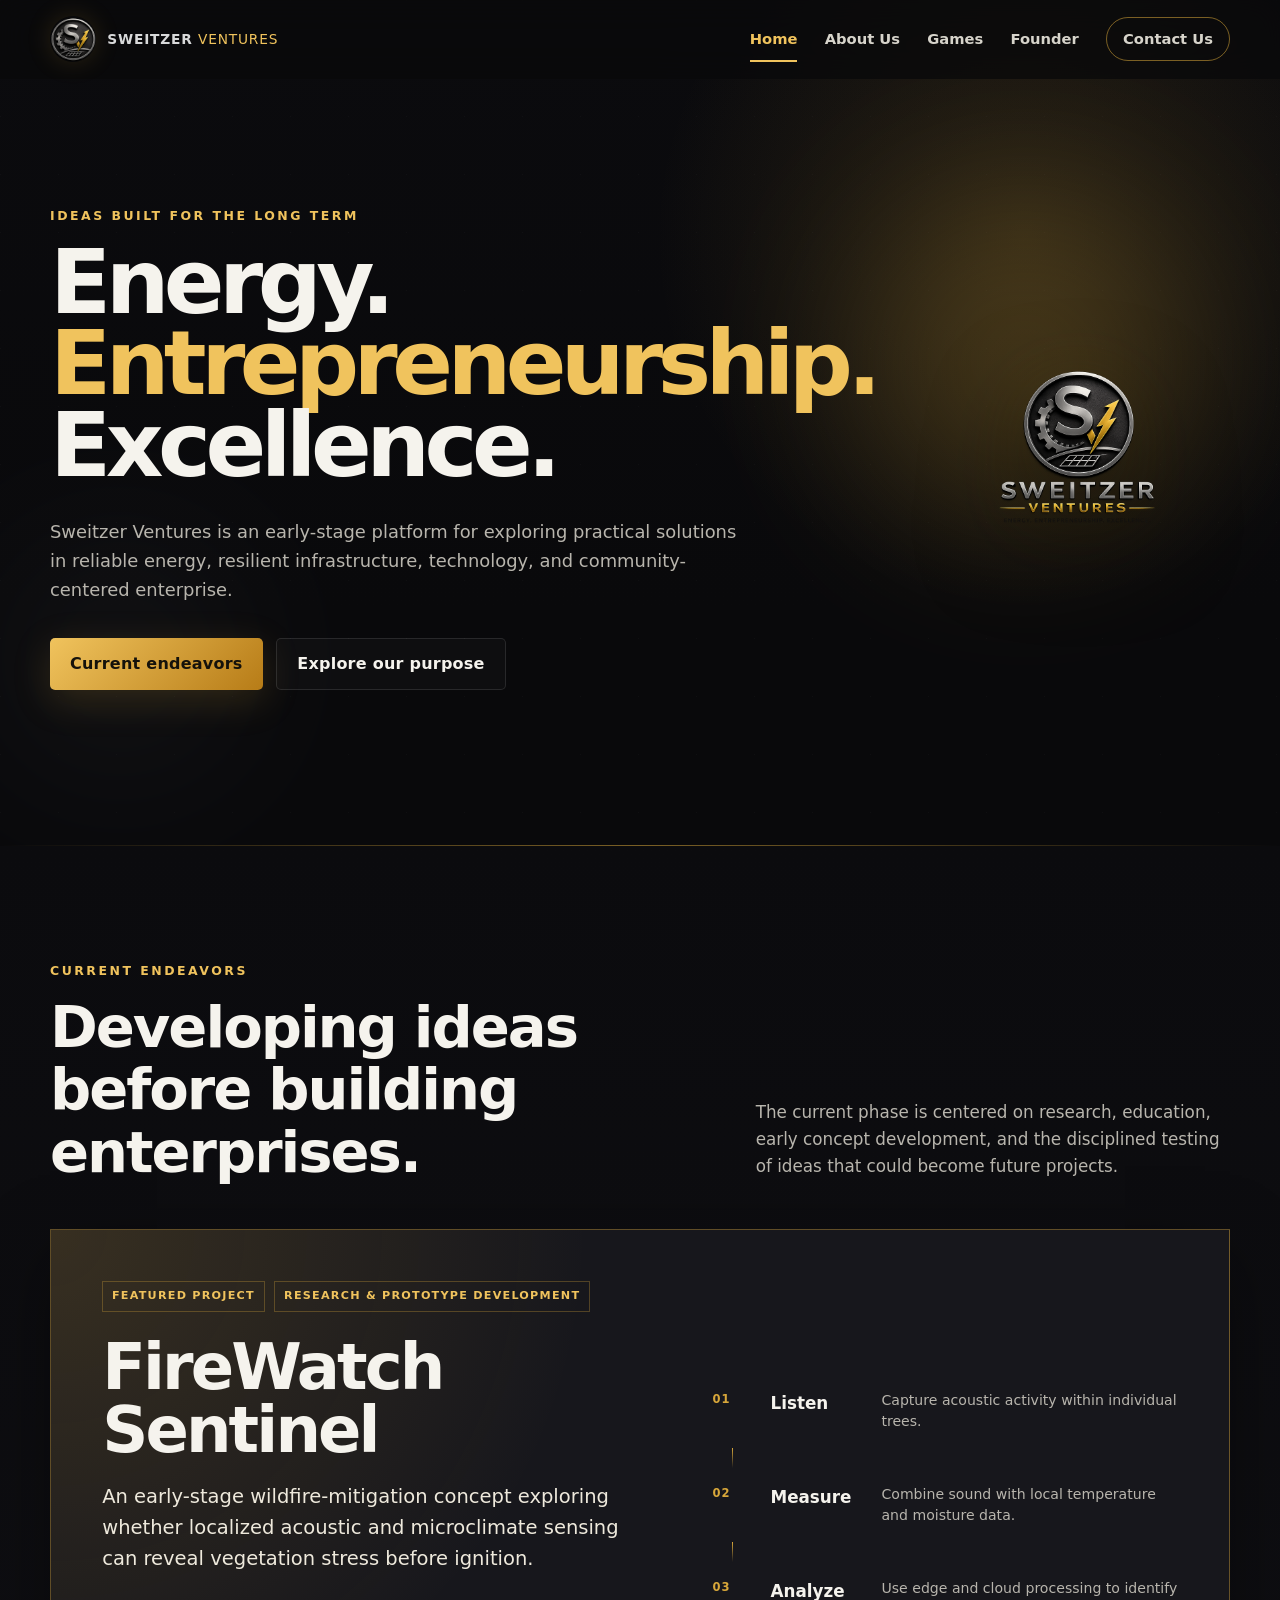
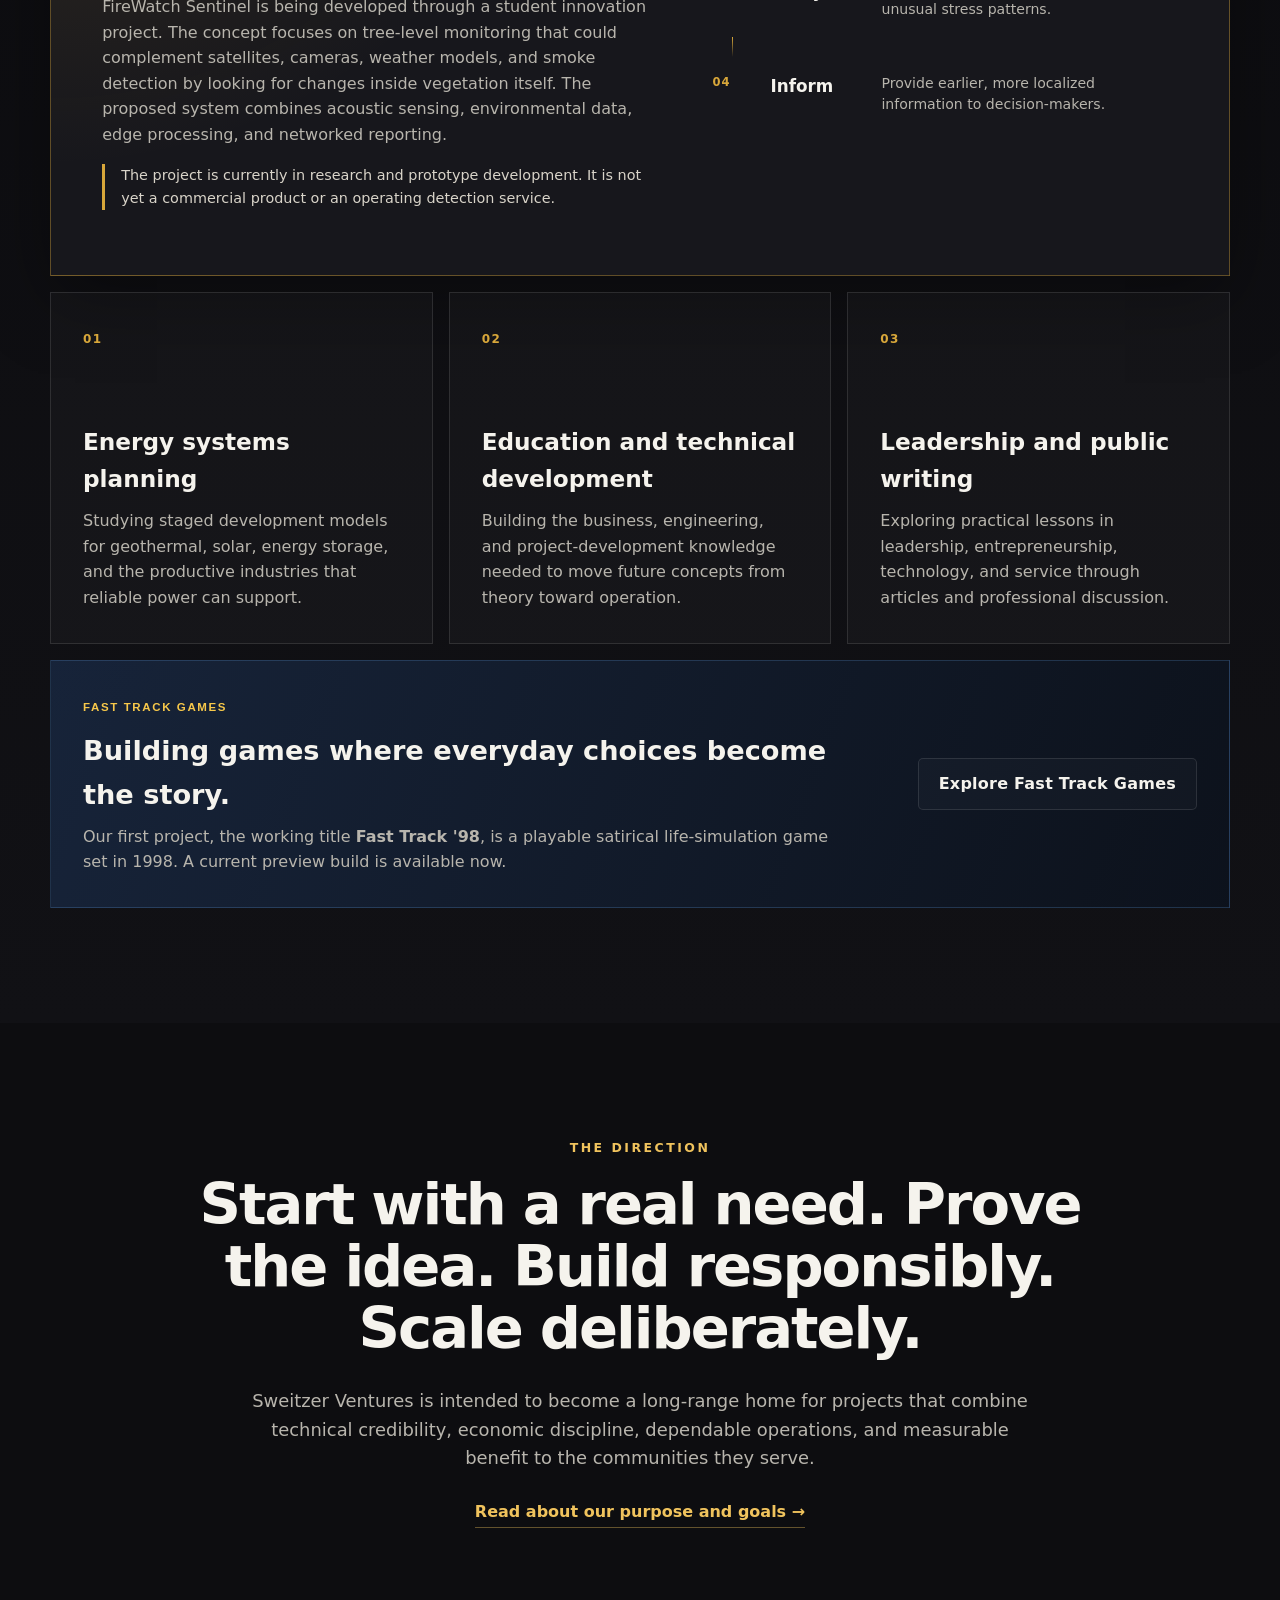
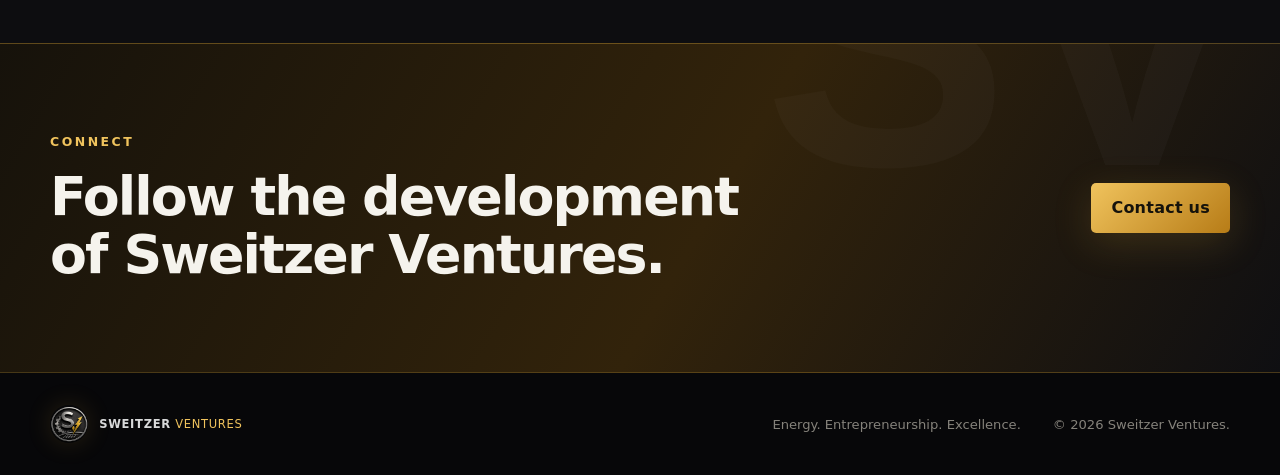
==== commit dc8b816d: "Corrected Website" ====
--- a/index.html
+++ b/index.html
@@ -9,11 +9,11 @@
   <meta property="og:description" content="Energy. Entrepreneurship. Excellence.">
   <meta property="og:type" content="website">
   <meta property="og:url" content="https://sweitzerventures.com/">
-  <meta property="og:image" content="https://sweitzerventures.com/assets/sweitzer-ventures-emblem.webp">
+  <meta property="og:image" content="https://sweitzerventures.com/assets/sweitzer-ventures-logo-original-v2.png">
   <link rel="canonical" href="https://sweitzerventures.com/">
   <title>Sweitzer Ventures | Home</title>
   <link rel="icon" href="assets/favicon.png" type="image/png">
-  <link rel="stylesheet" href="styles.css">
+  <link rel="stylesheet" href="styles.css?v=20260801-2">
 </head>
 <body>
   <a class="skip-link" href="#main">Skip to main content</a>
@@ -28,6 +28,7 @@
       <nav id="site-nav" aria-label="Primary navigation">
         <a href="index.html" aria-current="page">Home</a>
         <a href="about.html">About Us</a>
+        <a href="games.html">Games</a>
         <a href="founder.html">Founder</a>
         <a class="nav-cta" href="contact.html">Contact Us</a>
       </nav>
@@ -48,14 +49,8 @@
             <a class="button button-secondary" href="about.html">Explore our purpose</a>
           </div>
         </div>
-        <div class="hero-mark reveal" aria-label="Sweitzer Ventures emblem">
-          <div class="emblem-frame">
-            <img src="assets/sweitzer-ventures-emblem.webp" alt="Sweitzer Ventures silver and gold SV emblem with a gear, solar panel, and rising energy bolt" width="700" height="700">
-          </div>
-          <div class="wordmark" aria-hidden="true">
-            <span>Sweitzer</span>
-            <strong>Ventures</strong>
-          </div>
+        <div class="hero-mark reveal">
+          <img class="hero-logo hero-logo-original" src="assets/sweitzer-ventures-logo-original-v2.png" alt="Original Sweitzer Ventures logo with a round silver and gold SV emblem, gear, lightning bolt, solar panel, company name, and tagline" width="1536" height="1024">
         </div>
       </div>
     </section>
@@ -106,6 +101,15 @@
             <p>Exploring practical lessons in leadership, entrepreneurship, technology, and service through articles and professional discussion.</p>
           </article>
         </div>
+
+        <article class="game-endeavor-callout reveal" aria-labelledby="fast-track-games-home-title">
+          <div>
+            <span class="game-mini-brand">Fast Track Games</span>
+            <h3 id="fast-track-games-home-title">Building games where everyday choices become the story.</h3>
+            <p>Our first project, the working title <strong>Fast Track '98</strong>, is a playable satirical life-simulation game set in 1998. A current preview build is available now.</p>
+          </div>
+          <a class="button button-secondary" href="games.html">Explore Fast Track Games</a>
+        </article>
       </div>
     </section>
 
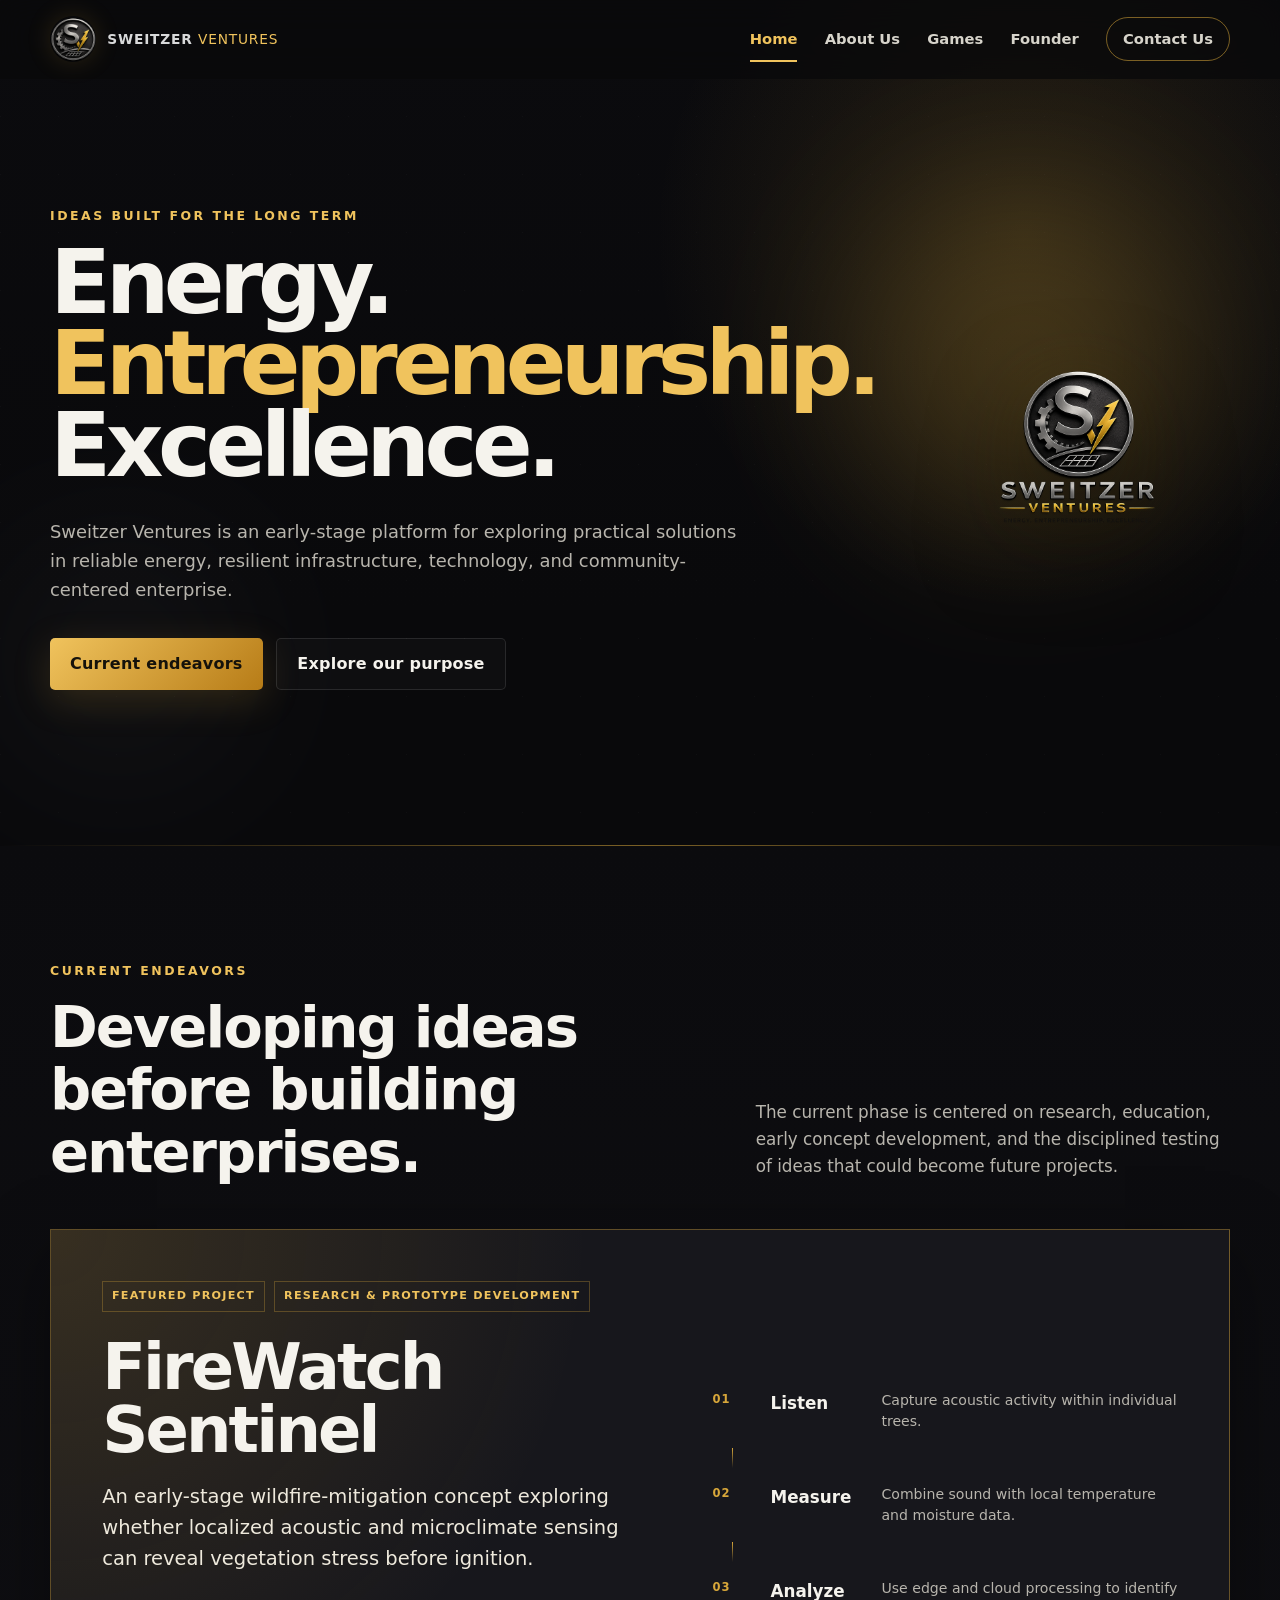
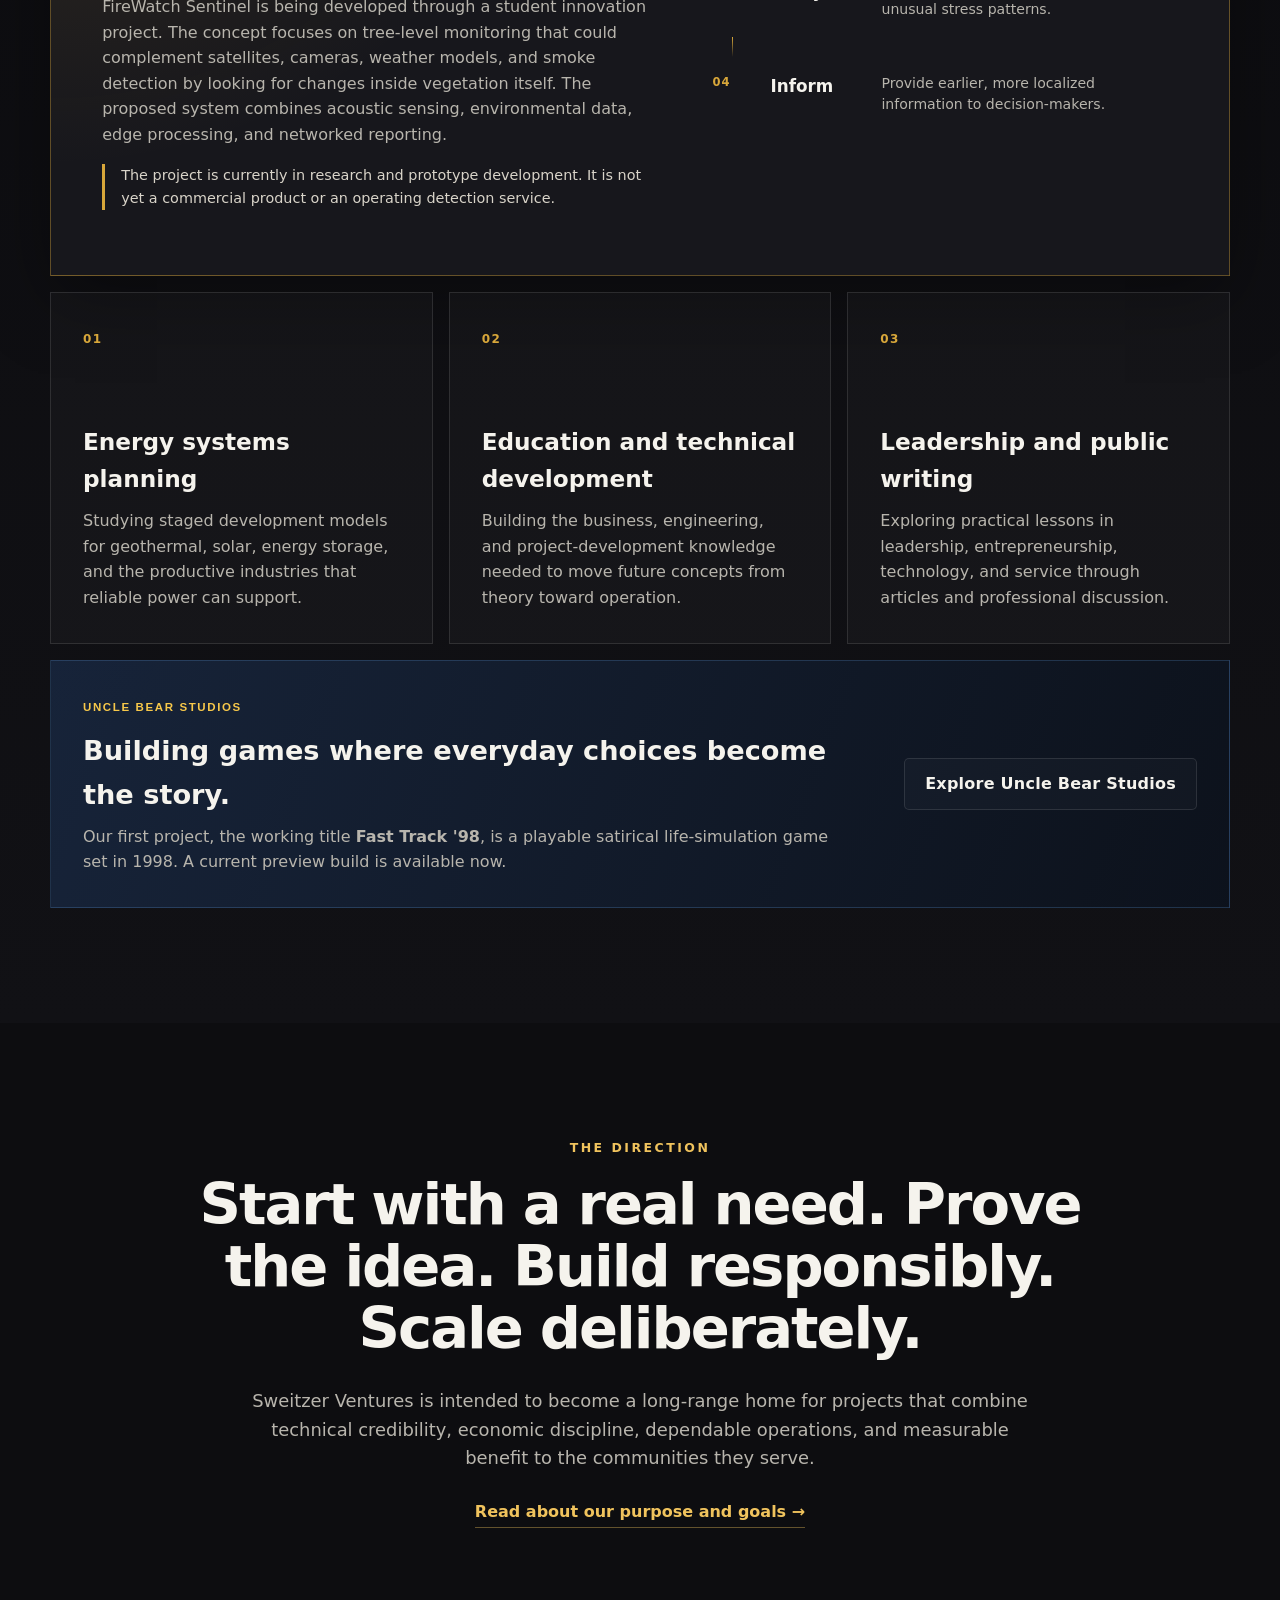
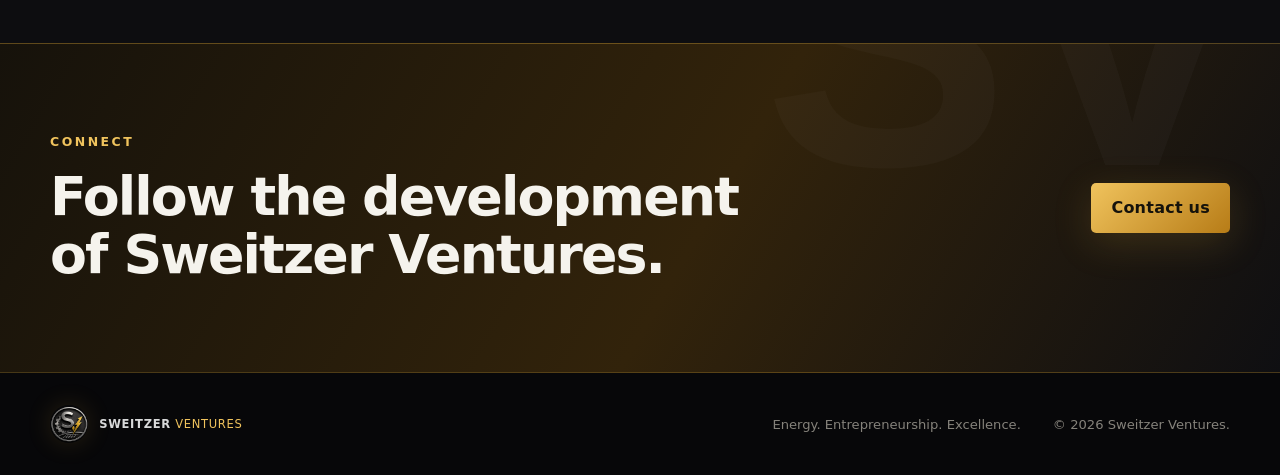
==== commit 5e963019: "Updated Game Studio Name" ====
--- a/index.html
+++ b/index.html
@@ -102,13 +102,13 @@
           </article>
         </div>
 
-        <article class="game-endeavor-callout reveal" aria-labelledby="fast-track-games-home-title">
+        <article class="game-endeavor-callout reveal" aria-labelledby="uncle-bear-studios-home-title">
           <div>
-            <span class="game-mini-brand">Fast Track Games</span>
-            <h3 id="fast-track-games-home-title">Building games where everyday choices become the story.</h3>
+            <span class="game-mini-brand">Uncle Bear Studios</span>
+            <h3 id="uncle-bear-studios-home-title">Building games where everyday choices become the story.</h3>
             <p>Our first project, the working title <strong>Fast Track '98</strong>, is a playable satirical life-simulation game set in 1998. A current preview build is available now.</p>
           </div>
-          <a class="button button-secondary" href="games.html">Explore Fast Track Games</a>
+          <a class="button button-secondary" href="games.html">Explore Uncle Bear Studios</a>
         </article>
       </div>
     </section>
--- a/styles.css
+++ b/styles.css
@@ -311,7 +311,7 @@
   .reveal { opacity: 1; transform: none; }
 }
 
-/* Fast Track Games */
+/* Uncle Bear Studios / Fast Track '98 */
 .games-page {
   --ft-blue: #3e78c7;
   --ft-blue-bright: #71b6ff;
@@ -339,8 +339,8 @@
 .games-hero::after { content:""; position:absolute; inset:auto 0 0; height:1px; background:linear-gradient(90deg,transparent,var(--ft-blue-bright),var(--ft-yellow),transparent); opacity:.5; }
 .games-hero-grid { width:min(1320px,calc(100% - 2.5rem)); margin:0 auto; display:grid; grid-template-columns:.8fr 1.2fr; gap:4rem; align-items:center; position:relative; z-index:2; }
 .games-studio-label, .game-section-label { margin:0 0 1rem; color:var(--ft-yellow); font-size:.75rem; font-weight:900; text-transform:uppercase; letter-spacing:.18em; }
-.fast-track-games-logo { display:inline-block; margin-bottom:2rem; padding:.48rem .75rem .58rem; border:2px solid rgba(113,182,255,.48); background:linear-gradient(180deg,#182b48,#0c1627); box-shadow:5px 5px 0 #05070b, inset 0 0 0 1px rgba(255,255,255,.07); color:#f6f1df; font:900 clamp(1rem,1.7vw,1.35rem)/1 Tahoma,Verdana,sans-serif; font-style:italic; letter-spacing:.04em; transform:skew(-5deg); }
-.fast-track-games-logo span { color:var(--ft-yellow); }
+.uncle-bear-studios-logo { display:inline-block; margin-bottom:2rem; padding:.48rem .75rem .58rem; border:2px solid rgba(113,182,255,.48); background:linear-gradient(180deg,#182b48,#0c1627); box-shadow:5px 5px 0 #05070b, inset 0 0 0 1px rgba(255,255,255,.07); color:#f6f1df; font:900 clamp(1rem,1.7vw,1.35rem)/1 Tahoma,Verdana,sans-serif; font-style:italic; letter-spacing:.04em; transform:skew(-5deg); }
+.uncle-bear-studios-logo span { color:var(--ft-yellow); }
 .games-hero h1 { margin:0; font-size:clamp(3.5rem,6.8vw,7.1rem); line-height:.88; letter-spacing:-.065em; }
 .games-hero h1 span { color:var(--ft-yellow); }
 .games-hero-copy > p:not(.games-studio-label) { max-width:660px; color:#bcc7d7; font-size:clamp(1rem,1.45vw,1.18rem); }
@@ -444,7 +444,7 @@
 @media (max-width:680px) {
   .games-hero-grid { width:min(100% - 1.5rem,1320px); }
   .games-hero h1 { font-size:clamp(3.2rem,15vw,5rem); }
-  .fast-track-games-logo { font-size:.92rem; }
+  .uncle-bear-studios-logo { font-size:.92rem; }
   .build-chips { width:100%; }
   .game-loop-grid, .feature-list-grid, .character-roster { grid-template-columns:1fr 1fr; }
   .game-loop-card, .feature-list-card { min-height:260px; }
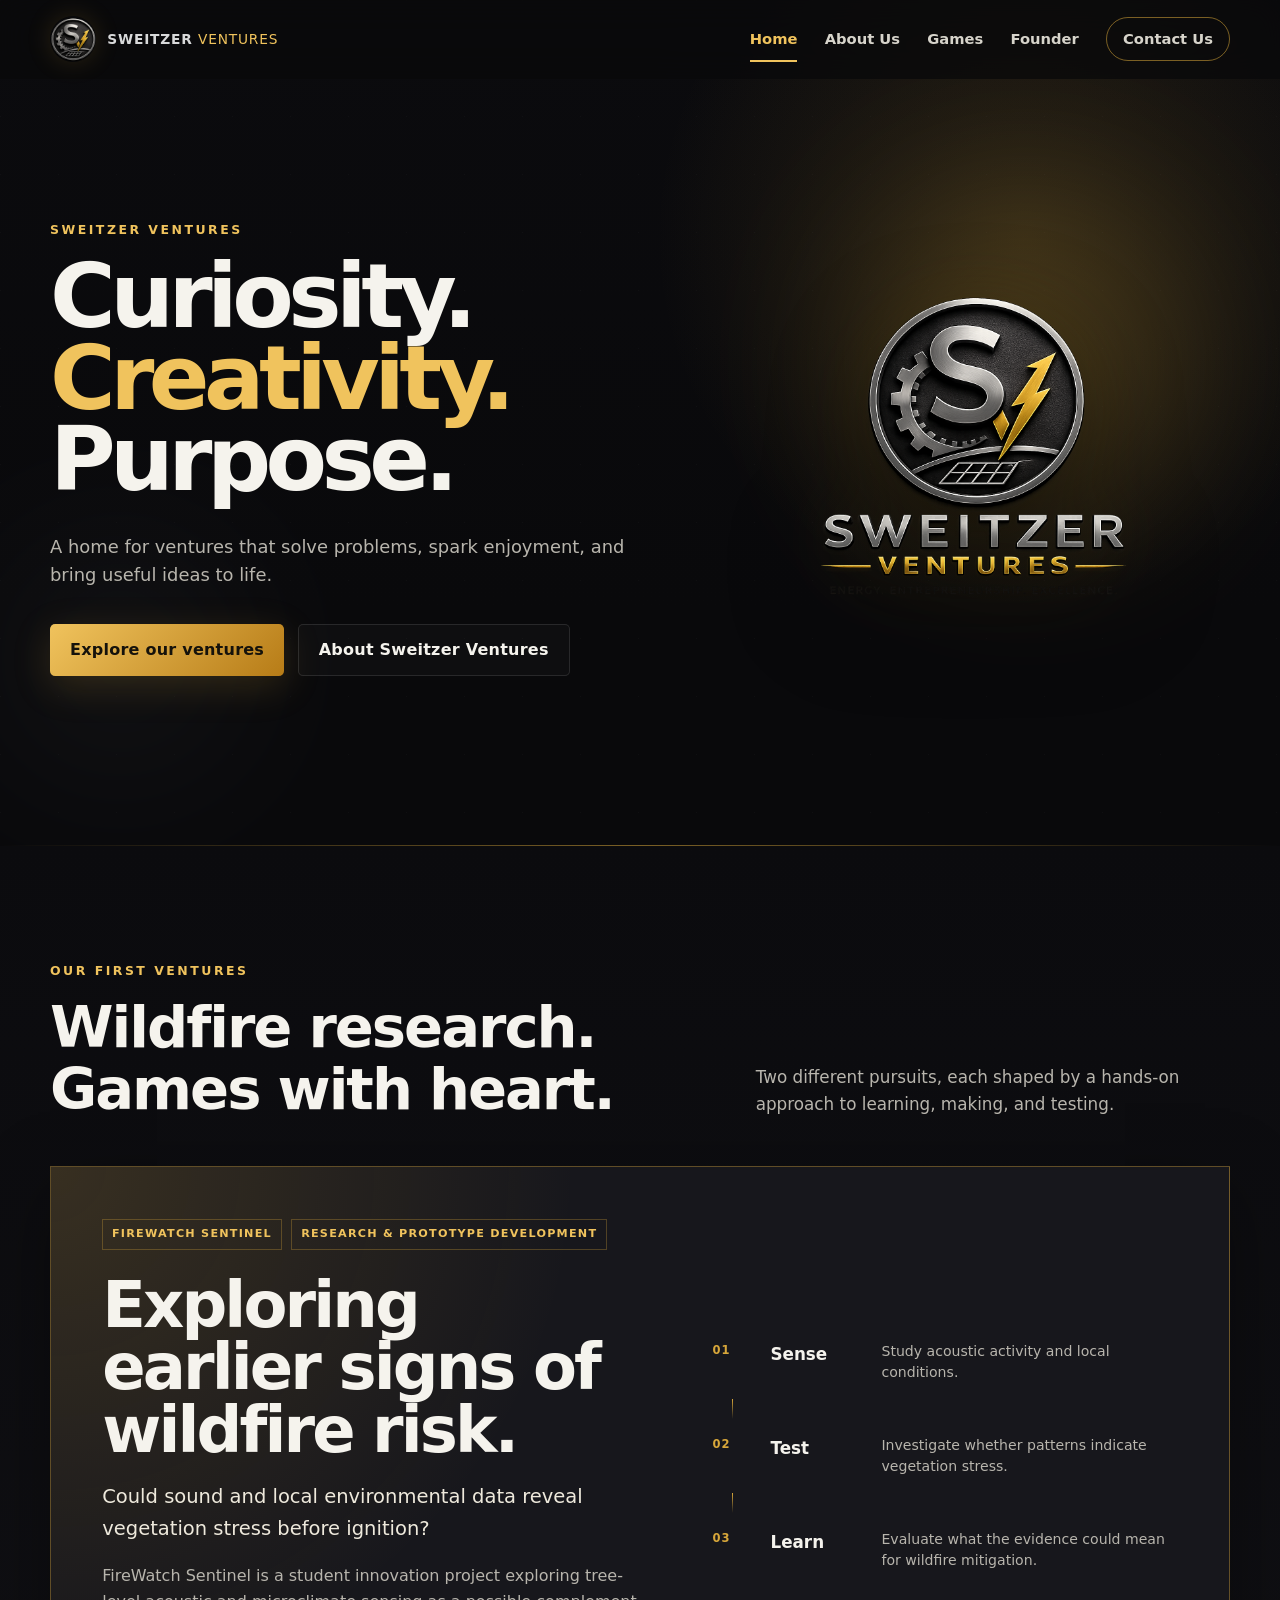
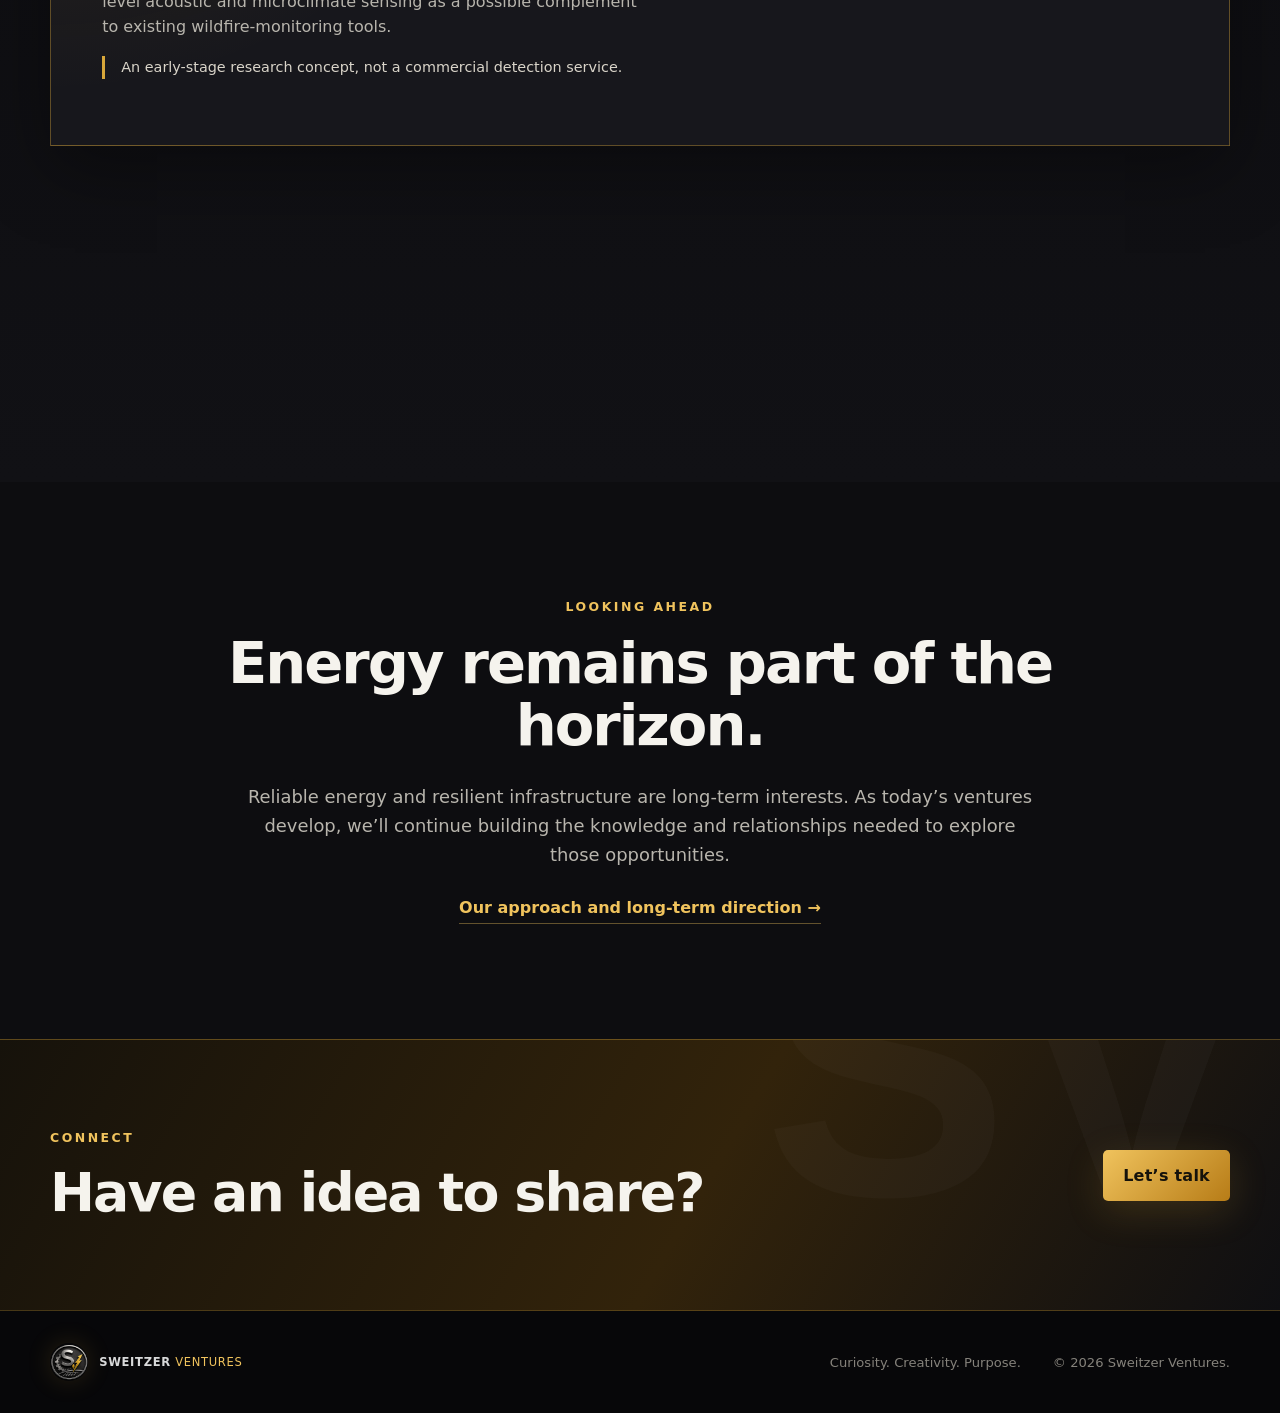
==== commit a22441a8: "Broaden venture positioning and simplify homepage around current projects" ====
--- a/index.html
+++ b/index.html
@@ -3,15 +3,15 @@
 <head>
   <meta charset="utf-8">
   <meta name="viewport" content="width=device-width, initial-scale=1">
-  <meta name="description" content="Sweitzer Ventures is an early-stage platform exploring reliable energy, resilient infrastructure, technology, and service-centered entrepreneurship.">
+  <meta name="description" content="Discover Sweitzer Ventures: wildfire-mitigation research, Uncle Bear Studios, and a long-term interest in reliable energy and infrastructure.">
   <meta name="theme-color" content="#0b0b0d">
-  <meta property="og:title" content="Sweitzer Ventures | Home">
-  <meta property="og:description" content="Energy. Entrepreneurship. Excellence.">
+  <meta property="og:title" content="Sweitzer Ventures | Research, Games & Future Ventures">
+  <meta property="og:description" content="Curiosity. Creativity. Purpose.">
   <meta property="og:type" content="website">
   <meta property="og:url" content="https://sweitzerventures.com/">
   <meta property="og:image" content="https://sweitzerventures.com/assets/sweitzer-ventures-logo-original-v2.png">
   <link rel="canonical" href="https://sweitzerventures.com/">
-  <title>Sweitzer Ventures | Home</title>
+  <title>Sweitzer Ventures | Research, Games & Future Ventures</title>
   <link rel="icon" href="assets/favicon.png" type="image/png">
   <link rel="stylesheet" href="styles.css?v=20260801-2">
 </head>
@@ -28,7 +28,7 @@
       <nav id="site-nav" aria-label="Primary navigation">
         <a href="index.html" aria-current="page">Home</a>
         <a href="about.html">About Us</a>
-        <a href="games.html">Games</a>
+        <a href="https://unclebearstudios.com/">Games</a>
         <a href="founder.html">Founder</a>
         <a class="nav-cta" href="contact.html">Contact Us</a>
       </nav>
@@ -41,94 +41,69 @@
       <div class="hero-glow hero-glow-two"></div>
       <div class="hero-inner">
         <div class="hero-copy reveal">
-          <p class="eyebrow">Ideas built for the long term</p>
-          <h1 id="hero-title">Energy.<br><span>Entrepreneurship.</span><br>Excellence.</h1>
-          <p class="hero-lead">Sweitzer Ventures is an early-stage platform for exploring practical solutions in reliable energy, resilient infrastructure, technology, and community-centered enterprise.</p>
+          <p class="eyebrow">Sweitzer Ventures</p>
+          <h1 id="hero-title">Curiosity.<br><span>Creativity.</span><br>Purpose.</h1>
+          <p class="hero-lead">A home for ventures that solve problems, spark enjoyment, and bring useful ideas to life.</p>
           <div class="hero-actions">
-            <a class="button button-primary" href="#endeavors">Current endeavors</a>
-            <a class="button button-secondary" href="about.html">Explore our purpose</a>
+            <a class="button button-primary" href="#endeavors">Explore our ventures</a>
+            <a class="button button-secondary" href="about.html">About Sweitzer Ventures</a>
           </div>
         </div>
         <div class="hero-mark reveal">
-          <img class="hero-logo hero-logo-original" src="assets/sweitzer-ventures-logo-original-v2.png" alt="Original Sweitzer Ventures logo with a round silver and gold SV emblem, gear, lightning bolt, solar panel, company name, and tagline" width="1536" height="1024">
+          <img class="hero-logo hero-logo-original" src="assets/sweitzer-ventures-logo-original-v2.png" alt="Sweitzer Ventures logo" width="1536" height="1024">
         </div>
       </div>
     </section>
-
     <section class="section endeavors-section" id="endeavors" aria-labelledby="endeavors-title">
       <div class="section-inner">
         <div class="section-heading reveal">
           <div>
-            <p class="section-label">Current endeavors</p>
-            <h2 id="endeavors-title">Developing ideas before building enterprises.</h2>
+            <p class="section-label">Our first ventures</p>
+            <h2 id="endeavors-title">Wildfire research.<br>Games with heart.</h2>
           </div>
-          <p>The current phase is centered on research, education, early concept development, and the disciplined testing of ideas that could become future projects.</p>
+          <p>Two different pursuits, each shaped by a hands-on approach to learning, making, and testing.</p>
         </div>
-
         <article class="featured-endeavor reveal" aria-labelledby="firewatch-title">
           <div class="featured-copy">
-            <div class="project-kicker"><span>Featured project</span><span>Research &amp; prototype development</span></div>
-            <h3 id="firewatch-title">FireWatch Sentinel</h3>
-            <p class="featured-lead">An early-stage wildfire-mitigation concept exploring whether localized acoustic and microclimate sensing can reveal vegetation stress before ignition.</p>
-            <p>FireWatch Sentinel is being developed through a student innovation project. The concept focuses on tree-level monitoring that could complement satellites, cameras, weather models, and smoke detection by looking for changes inside vegetation itself. The proposed system combines acoustic sensing, environmental data, edge processing, and networked reporting.</p>
-            <p class="project-note">The project is currently in research and prototype development. It is not yet a commercial product or an operating detection service.</p>
+            <div class="project-kicker"><span>FireWatch Sentinel</span><span>Research &amp; prototype development</span></div>
+            <h3 id="firewatch-title">Exploring earlier signs of wildfire risk.</h3>
+            <p class="featured-lead">Could sound and local environmental data reveal vegetation stress before ignition?</p>
+            <p>FireWatch Sentinel is a student innovation project exploring tree-level acoustic and microclimate sensing as a possible complement to existing wildfire-monitoring tools.</p>
+            <p class="project-note">An early-stage research concept, not a commercial detection service.</p>
           </div>
-          <div class="project-system" aria-label="FireWatch Sentinel concept flow">
-            <div class="system-step"><span>01</span><strong>Listen</strong><small>Capture acoustic activity within individual trees.</small></div>
+          <div class="project-system" aria-label="Proposed research approach">
+            <div class="system-step"><span>01</span><strong>Sense</strong><small>Study acoustic activity and local conditions.</small></div>
             <div class="system-line"></div>
-            <div class="system-step"><span>02</span><strong>Measure</strong><small>Combine sound with local temperature and moisture data.</small></div>
+            <div class="system-step"><span>02</span><strong>Test</strong><small>Investigate whether patterns indicate vegetation stress.</small></div>
             <div class="system-line"></div>
-            <div class="system-step"><span>03</span><strong>Analyze</strong><small>Use edge and cloud processing to identify unusual stress patterns.</small></div>
-            <div class="system-line"></div>
-            <div class="system-step"><span>04</span><strong>Inform</strong><small>Provide earlier, more localized information to decision-makers.</small></div>
+            <div class="system-step"><span>03</span><strong>Learn</strong><small>Evaluate what the evidence could mean for wildfire mitigation.</small></div>
           </div>
         </article>
-
-        <div class="endeavor-grid">
-          <article class="endeavor-card reveal">
-            <span class="card-number">01</span>
-            <h3>Energy systems planning</h3>
-            <p>Studying staged development models for geothermal, solar, energy storage, and the productive industries that reliable power can support.</p>
-          </article>
-          <article class="endeavor-card reveal">
-            <span class="card-number">02</span>
-            <h3>Education and technical development</h3>
-            <p>Building the business, engineering, and project-development knowledge needed to move future concepts from theory toward operation.</p>
-          </article>
-          <article class="endeavor-card reveal">
-            <span class="card-number">03</span>
-            <h3>Leadership and public writing</h3>
-            <p>Exploring practical lessons in leadership, entrepreneurship, technology, and service through articles and professional discussion.</p>
-          </article>
-        </div>
-
         <article class="game-endeavor-callout reveal" aria-labelledby="uncle-bear-studios-home-title">
           <div>
-            <span class="game-mini-brand">Uncle Bear Studios</span>
-            <h3 id="uncle-bear-studios-home-title">Building games where everyday choices become the story.</h3>
-            <p>Our first project, the working title <strong>Fast Track '98</strong>, is a playable satirical life-simulation game set in 1998. A current preview build is available now.</p>
+            <span class="game-mini-brand">Uncle Bear Studios · Game development</span>
+            <h3 id="uncle-bear-studios-home-title">Fun, humor, and a welcoming way to play.</h3>
+            <p>Our independent studio is developing <strong>Fast Track ’98</strong>, a nostalgic life-simulation strategy game. Meet Uncle Bear and try the playable preview on the studio website.</p>
           </div>
-          <a class="button button-secondary" href="games.html">Explore Uncle Bear Studios</a>
+          <a class="button button-secondary" href="https://unclebearstudios.com/">Visit Uncle Bear Studios</a>
         </article>
       </div>
     </section>
-
     <section class="statement section" aria-labelledby="statement-title">
       <div class="section-inner narrow reveal">
-        <p class="section-label">The direction</p>
-        <h2 id="statement-title">Start with a real need. Prove the idea. Build responsibly. Scale deliberately.</h2>
-        <p>Sweitzer Ventures is intended to become a long-range home for projects that combine technical credibility, economic discipline, dependable operations, and measurable benefit to the communities they serve.</p>
-        <a class="text-link" href="about.html">Read about our purpose and goals <span aria-hidden="true">→</span></a>
+        <p class="section-label">Looking ahead</p>
+        <h2 id="statement-title">Energy remains part of the horizon.</h2>
+        <p>Reliable energy and resilient infrastructure are long-term interests. As today’s ventures develop, we’ll continue building the knowledge and relationships needed to explore those opportunities.</p>
+        <a class="text-link" href="about.html">Our approach and long-term direction <span aria-hidden="true">→</span></a>
       </div>
     </section>
-
     <section class="contact-band" aria-labelledby="contact-title">
       <div class="section-inner contact-inner reveal">
         <div>
           <p class="section-label">Connect</p>
-          <h2 id="contact-title">Follow the development of Sweitzer Ventures.</h2>
+          <h2 id="contact-title">Have an idea to share?</h2>
         </div>
-        <a class="button button-primary" href="contact.html">Contact us</a>
+        <a class="button button-primary" href="contact.html">Let’s talk</a>
       </div>
     </section>
   </main>
@@ -136,7 +111,7 @@
   <footer>
     <div class="footer-inner">
       <a class="brand footer-brand" href="index.html"><img src="assets/favicon.png" alt="" width="38" height="38"><span><strong>Sweitzer</strong> Ventures</span></a>
-      <p>Energy. Entrepreneurship. Excellence.</p>
+      <p>Curiosity. Creativity. Purpose.</p>
       <p>© <span id="year"></span> Sweitzer Ventures.</p>
     </div>
   </footer>
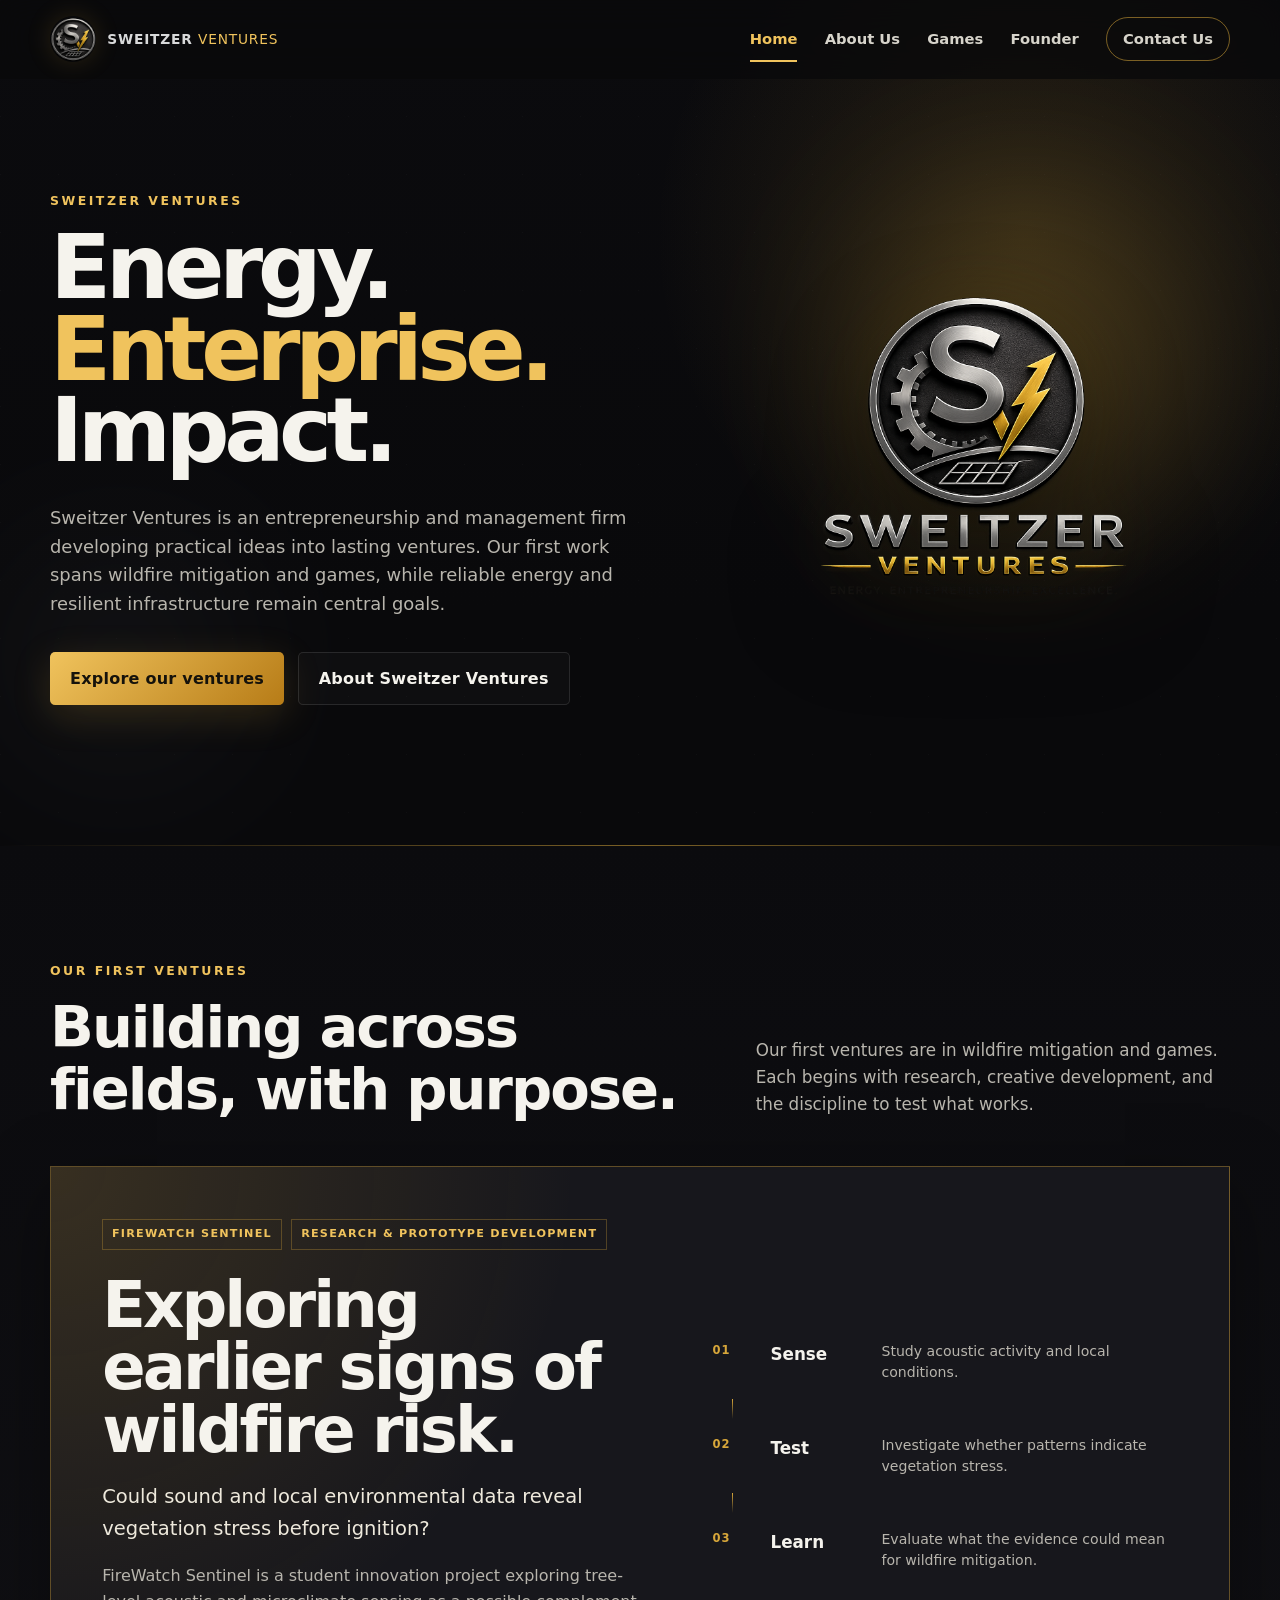
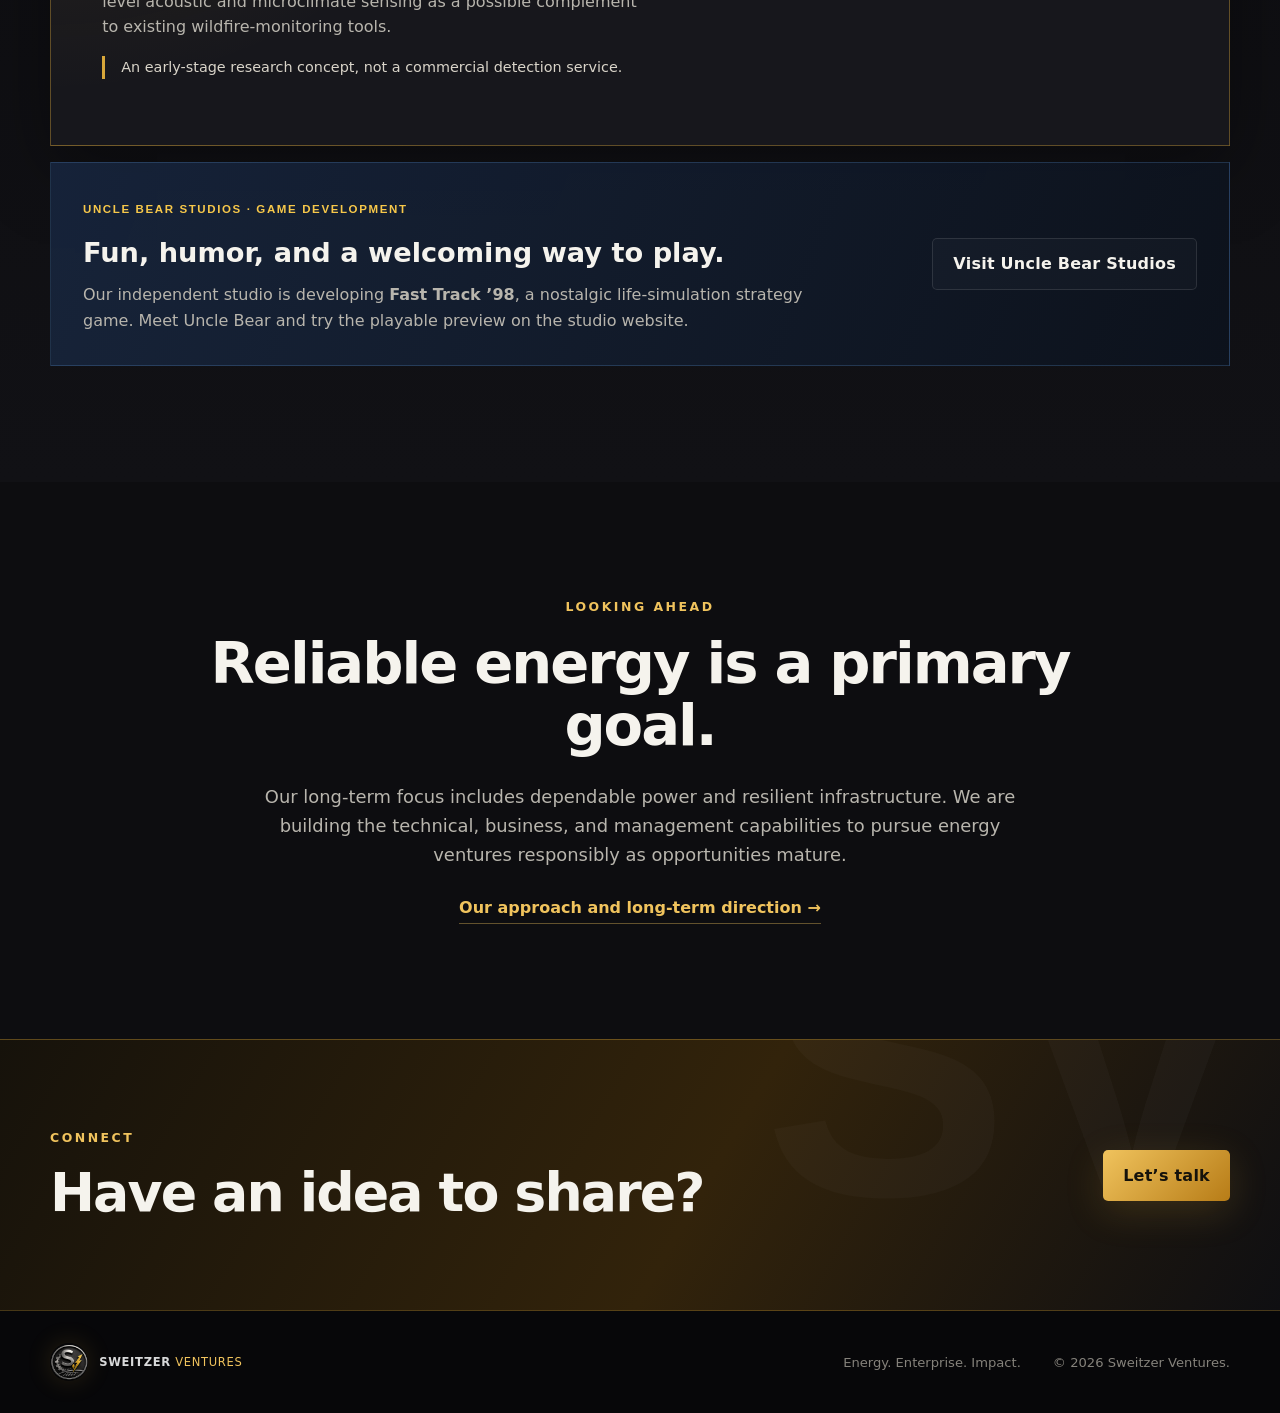
==== commit 398a655c: "Clarify energy focus and entrepreneurship management identity" ====
--- a/index.html
+++ b/index.html
@@ -3,7 +3,7 @@
 <head>
   <meta charset="utf-8">
   <meta name="viewport" content="width=device-width, initial-scale=1">
-  <meta name="description" content="Discover Sweitzer Ventures: wildfire-mitigation research, Uncle Bear Studios, and a long-term interest in reliable energy and infrastructure.">
+  <meta name="description" content="Sweitzer Ventures is an entrepreneurship and management firm developing wildfire mitigation and games while building toward reliable energy and resilient infrastructure.">
   <meta name="theme-color" content="#0b0b0d">
   <meta property="og:title" content="Sweitzer Ventures | Research, Games & Future Ventures">
   <meta property="og:description" content="Curiosity. Creativity. Purpose.">
@@ -42,8 +42,8 @@
       <div class="hero-inner">
         <div class="hero-copy reveal">
           <p class="eyebrow">Sweitzer Ventures</p>
-          <h1 id="hero-title">Curiosity.<br><span>Creativity.</span><br>Purpose.</h1>
-          <p class="hero-lead">A home for ventures that solve problems, spark enjoyment, and bring useful ideas to life.</p>
+          <h1 id="hero-title">Energy.<br><span>Enterprise.</span><br>Impact.</h1>
+          <p class="hero-lead">Sweitzer Ventures is an entrepreneurship and management firm developing practical ideas into lasting ventures. Our first work spans wildfire mitigation and games, while reliable energy and resilient infrastructure remain central goals.</p>
           <div class="hero-actions">
             <a class="button button-primary" href="#endeavors">Explore our ventures</a>
             <a class="button button-secondary" href="about.html">About Sweitzer Ventures</a>
@@ -59,9 +59,9 @@
         <div class="section-heading reveal">
           <div>
             <p class="section-label">Our first ventures</p>
-            <h2 id="endeavors-title">Wildfire research.<br>Games with heart.</h2>
+            <h2 id="endeavors-title">Building across fields, with purpose.</h2>
           </div>
-          <p>Two different pursuits, each shaped by a hands-on approach to learning, making, and testing.</p>
+          <p>Our first ventures are in wildfire mitigation and games. Each begins with research, creative development, and the discipline to test what works.</p>
         </div>
         <article class="featured-endeavor reveal" aria-labelledby="firewatch-title">
           <div class="featured-copy">
@@ -92,8 +92,8 @@
     <section class="statement section" aria-labelledby="statement-title">
       <div class="section-inner narrow reveal">
         <p class="section-label">Looking ahead</p>
-        <h2 id="statement-title">Energy remains part of the horizon.</h2>
-        <p>Reliable energy and resilient infrastructure are long-term interests. As today’s ventures develop, we’ll continue building the knowledge and relationships needed to explore those opportunities.</p>
+        <h2 id="statement-title">Reliable energy is a primary goal.</h2>
+        <p>Our long-term focus includes dependable power and resilient infrastructure. We are building the technical, business, and management capabilities to pursue energy ventures responsibly as opportunities mature.</p>
         <a class="text-link" href="about.html">Our approach and long-term direction <span aria-hidden="true">→</span></a>
       </div>
     </section>
@@ -111,7 +111,7 @@
   <footer>
     <div class="footer-inner">
       <a class="brand footer-brand" href="index.html"><img src="assets/favicon.png" alt="" width="38" height="38"><span><strong>Sweitzer</strong> Ventures</span></a>
-      <p>Curiosity. Creativity. Purpose.</p>
+      <p>Energy. Enterprise. Impact.</p>
       <p>© <span id="year"></span> Sweitzer Ventures.</p>
     </div>
   </footer>
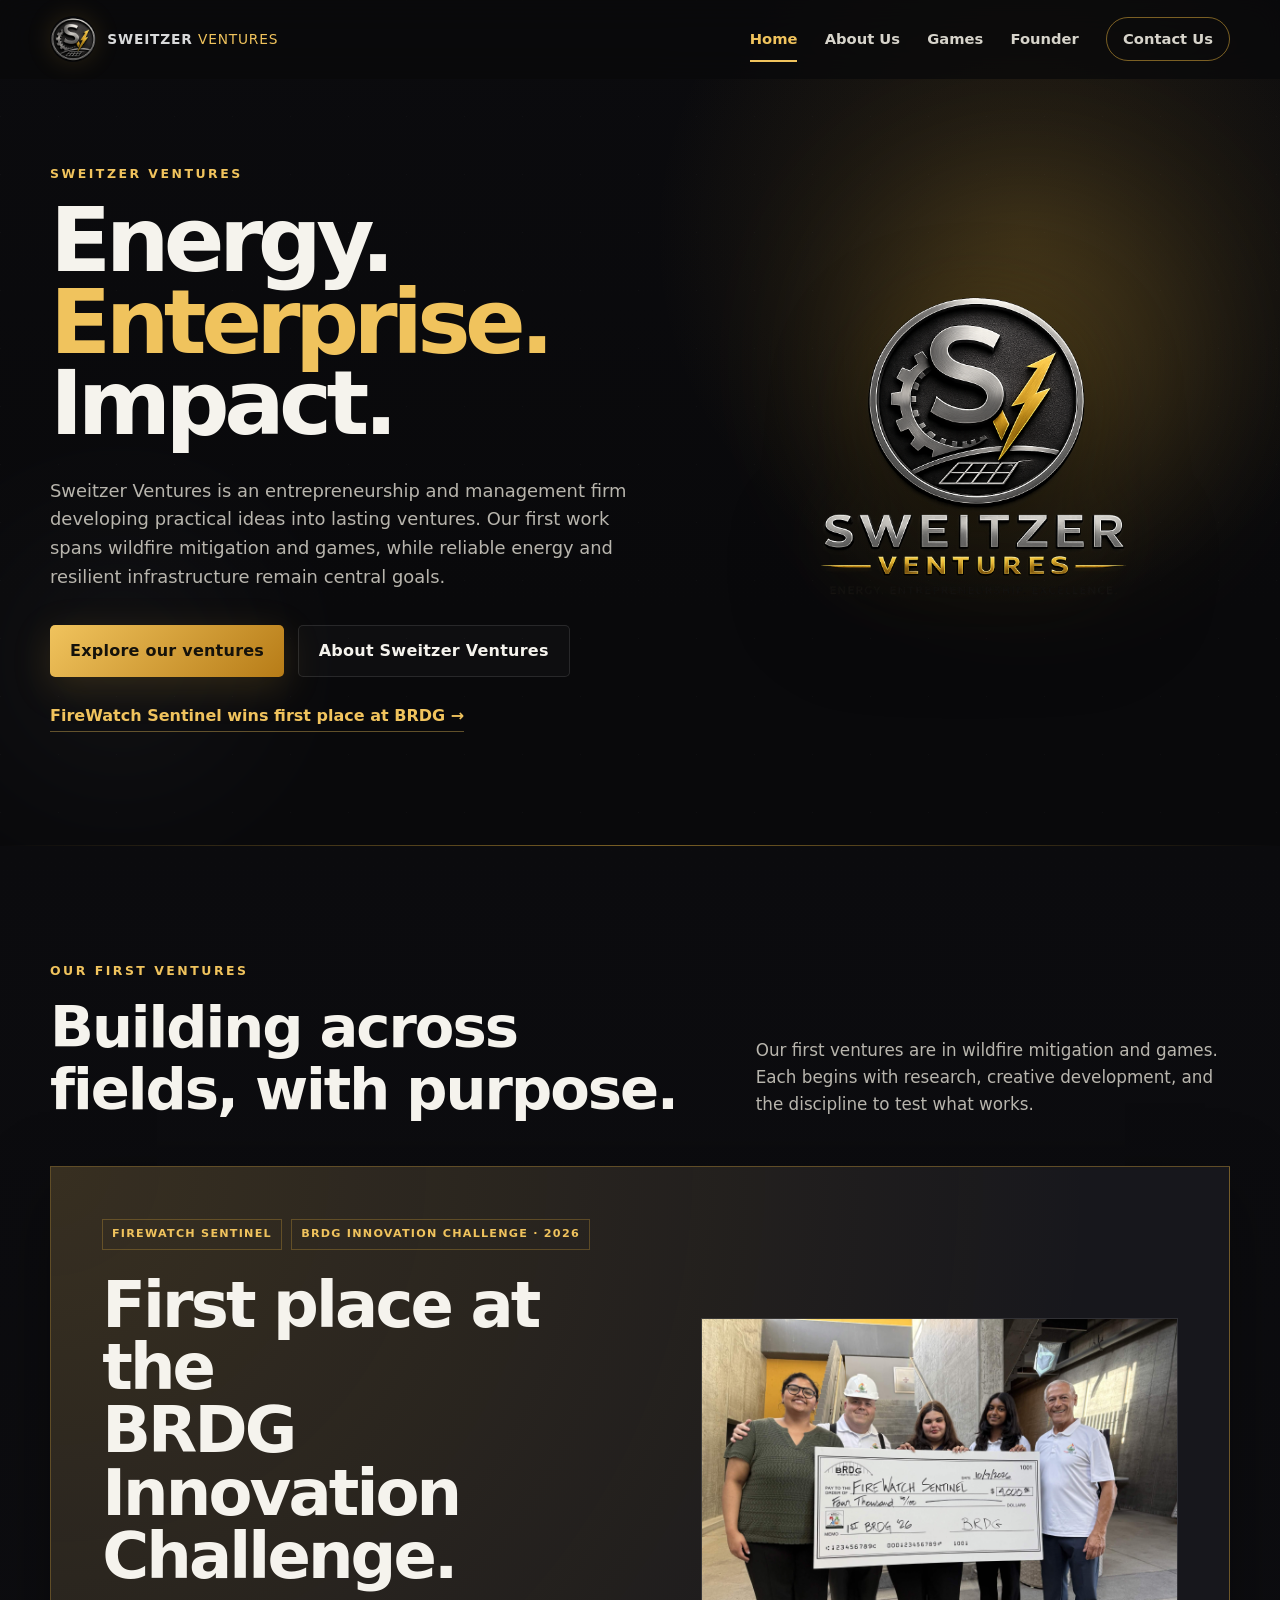
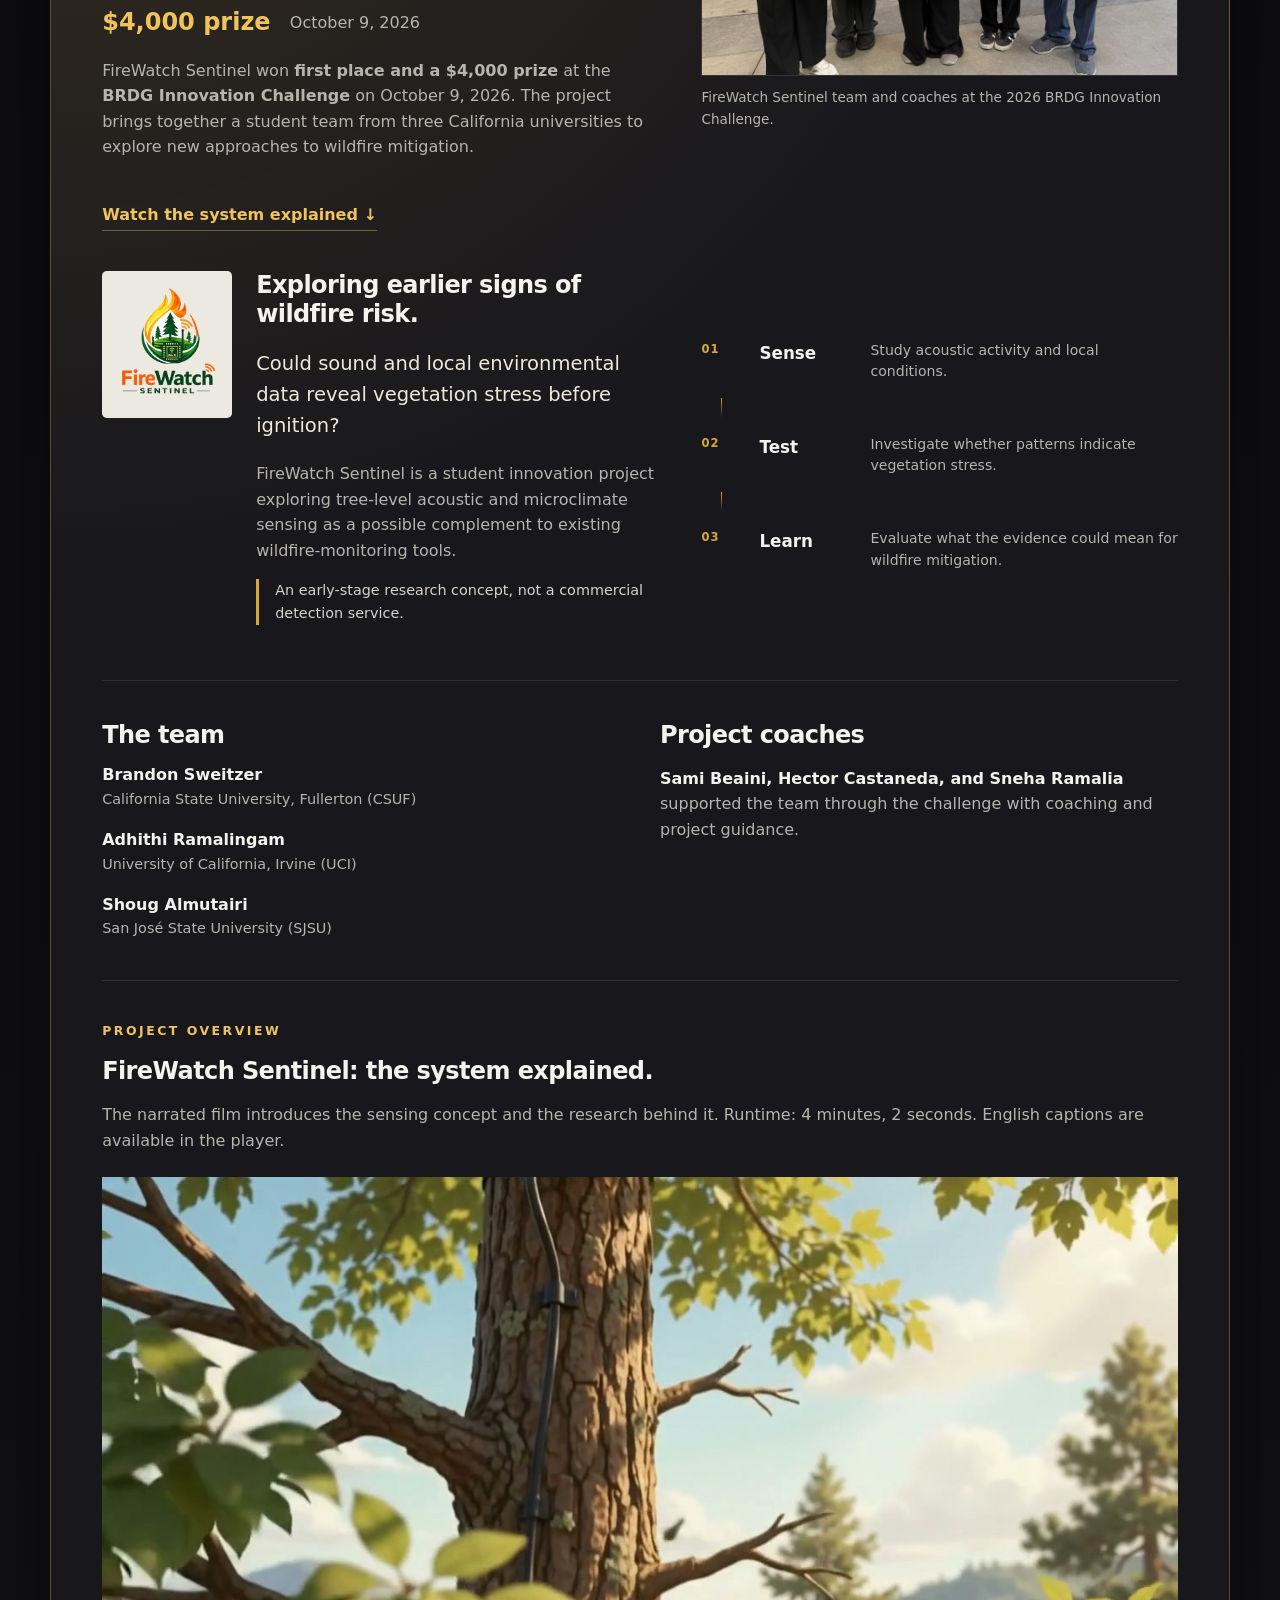
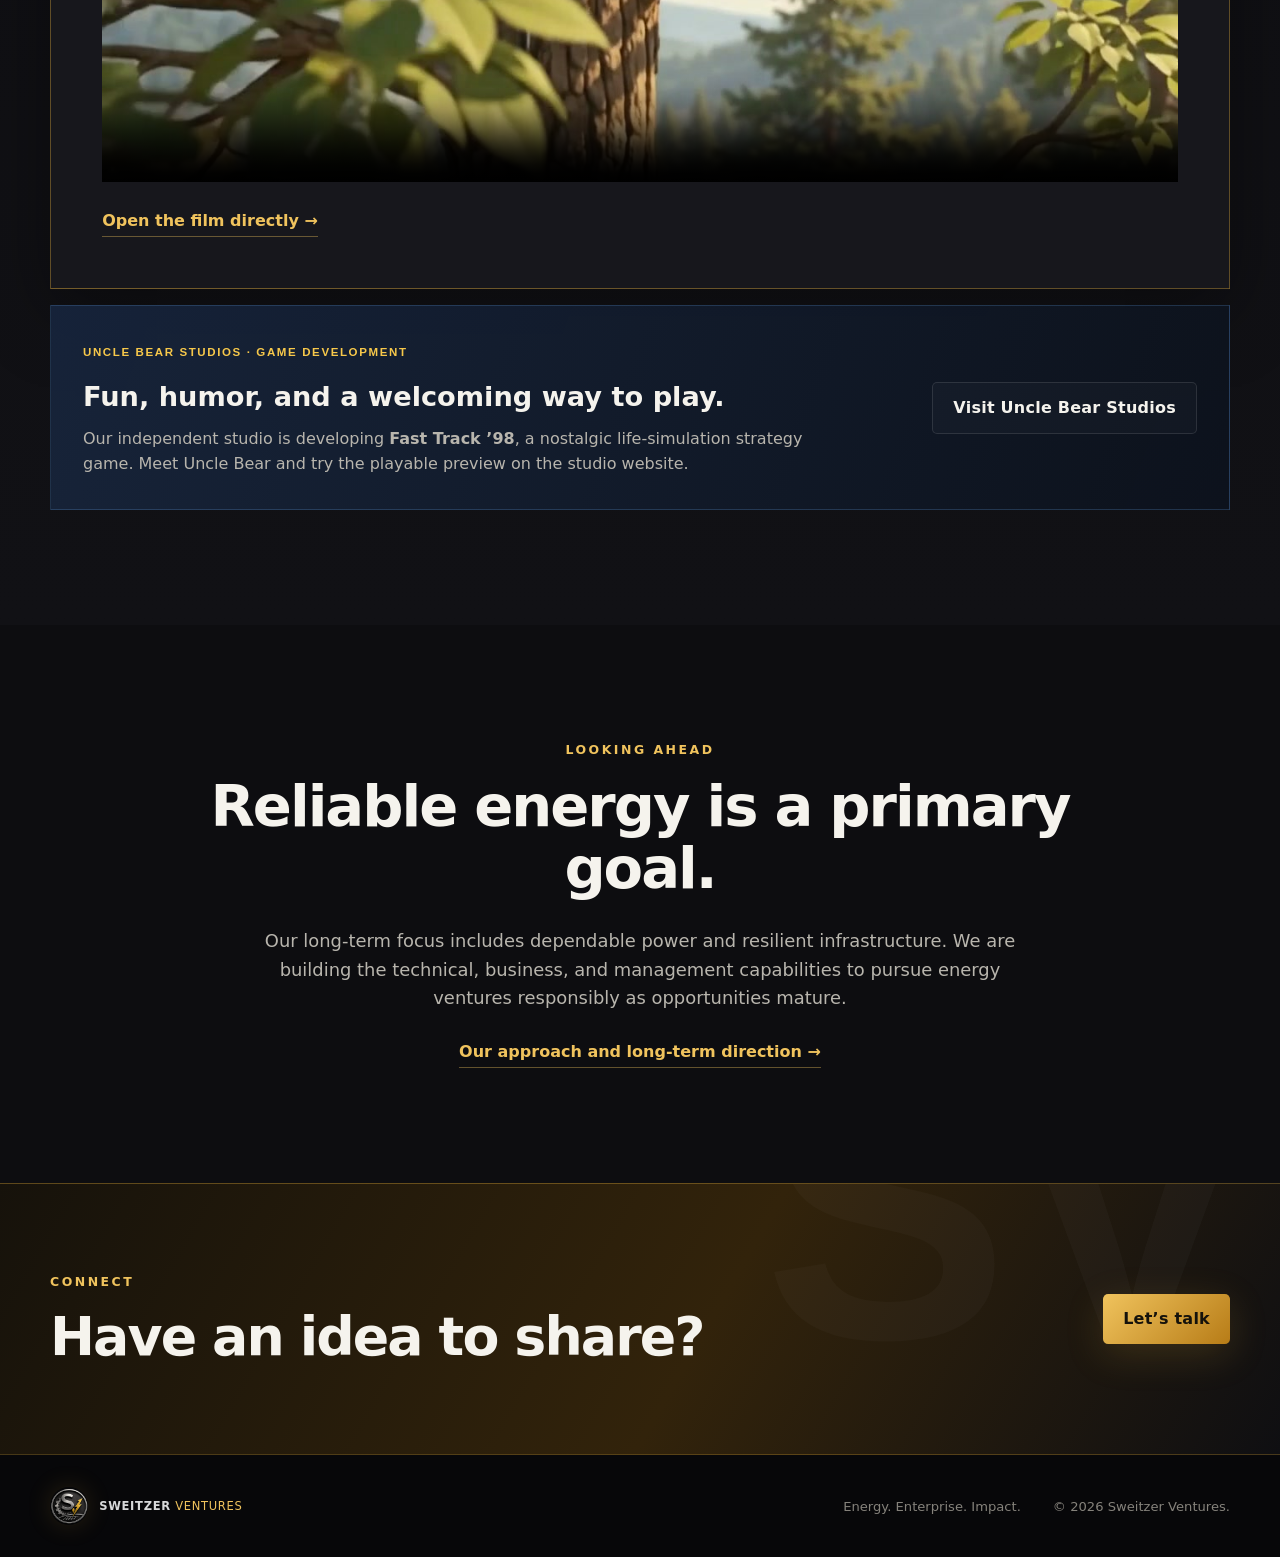
==== commit 379915c9: "Feature FireWatch Sentinel BRDG win, team, and narrated project film" ====
--- a/index.html
+++ b/index.html
@@ -1,121 +1,162 @@
-<!doctype html>
-<html lang="en">
-<head>
-  <meta charset="utf-8">
-  <meta name="viewport" content="width=device-width, initial-scale=1">
-  <meta name="description" content="Sweitzer Ventures is an entrepreneurship and management firm developing wildfire mitigation and games while building toward reliable energy and resilient infrastructure.">
-  <meta name="theme-color" content="#0b0b0d">
-  <meta property="og:title" content="Sweitzer Ventures | Research, Games & Future Ventures">
-  <meta property="og:description" content="Curiosity. Creativity. Purpose.">
-  <meta property="og:type" content="website">
-  <meta property="og:url" content="https://sweitzerventures.com/">
-  <meta property="og:image" content="https://sweitzerventures.com/assets/sweitzer-ventures-logo-original-v2.png">
-  <link rel="canonical" href="https://sweitzerventures.com/">
-  <title>Sweitzer Ventures | Research, Games & Future Ventures</title>
-  <link rel="icon" href="assets/favicon.png" type="image/png">
-  <link rel="stylesheet" href="styles.css?v=20260801-2">
-</head>
-<body>
-  <a class="skip-link" href="#main">Skip to main content</a>
-
-  <header class="site-header" id="top">
-    <div class="nav-wrap">
-      <a class="brand" href="index.html" aria-label="Sweitzer Ventures home">
-        <img src="assets/favicon.png" alt="" width="46" height="46">
-        <span><strong>Sweitzer</strong> Ventures</span>
-      </a>
-      <button class="menu-button" type="button" aria-expanded="false" aria-controls="site-nav">Menu</button>
-      <nav id="site-nav" aria-label="Primary navigation">
-        <a href="index.html" aria-current="page">Home</a>
-        <a href="about.html">About Us</a>
-        <a href="https://unclebearstudios.com/">Games</a>
-        <a href="founder.html">Founder</a>
-        <a class="nav-cta" href="contact.html">Contact Us</a>
-      </nav>
-    </div>
-  </header>
-
-  <main id="main">
-    <section class="hero home-hero" aria-labelledby="hero-title">
-      <div class="hero-glow hero-glow-one"></div>
-      <div class="hero-glow hero-glow-two"></div>
-      <div class="hero-inner">
-        <div class="hero-copy reveal">
-          <p class="eyebrow">Sweitzer Ventures</p>
-          <h1 id="hero-title">Energy.<br><span>Enterprise.</span><br>Impact.</h1>
-          <p class="hero-lead">Sweitzer Ventures is an entrepreneurship and management firm developing practical ideas into lasting ventures. Our first work spans wildfire mitigation and games, while reliable energy and resilient infrastructure remain central goals.</p>
-          <div class="hero-actions">
-            <a class="button button-primary" href="#endeavors">Explore our ventures</a>
-            <a class="button button-secondary" href="about.html">About Sweitzer Ventures</a>
-          </div>
-        </div>
-        <div class="hero-mark reveal">
-          <img class="hero-logo hero-logo-original" src="assets/sweitzer-ventures-logo-original-v2.png" alt="Sweitzer Ventures logo" width="1536" height="1024">
-        </div>
-      </div>
-    </section>
-    <section class="section endeavors-section" id="endeavors" aria-labelledby="endeavors-title">
-      <div class="section-inner">
-        <div class="section-heading reveal">
-          <div>
-            <p class="section-label">Our first ventures</p>
-            <h2 id="endeavors-title">Building across fields, with purpose.</h2>
-          </div>
-          <p>Our first ventures are in wildfire mitigation and games. Each begins with research, creative development, and the discipline to test what works.</p>
-        </div>
-        <article class="featured-endeavor reveal" aria-labelledby="firewatch-title">
-          <div class="featured-copy">
-            <div class="project-kicker"><span>FireWatch Sentinel</span><span>Research &amp; prototype development</span></div>
-            <h3 id="firewatch-title">Exploring earlier signs of wildfire risk.</h3>
-            <p class="featured-lead">Could sound and local environmental data reveal vegetation stress before ignition?</p>
-            <p>FireWatch Sentinel is a student innovation project exploring tree-level acoustic and microclimate sensing as a possible complement to existing wildfire-monitoring tools.</p>
-            <p class="project-note">An early-stage research concept, not a commercial detection service.</p>
-          </div>
-          <div class="project-system" aria-label="Proposed research approach">
-            <div class="system-step"><span>01</span><strong>Sense</strong><small>Study acoustic activity and local conditions.</small></div>
-            <div class="system-line"></div>
-            <div class="system-step"><span>02</span><strong>Test</strong><small>Investigate whether patterns indicate vegetation stress.</small></div>
-            <div class="system-line"></div>
-            <div class="system-step"><span>03</span><strong>Learn</strong><small>Evaluate what the evidence could mean for wildfire mitigation.</small></div>
-          </div>
-        </article>
-        <article class="game-endeavor-callout reveal" aria-labelledby="uncle-bear-studios-home-title">
-          <div>
-            <span class="game-mini-brand">Uncle Bear Studios · Game development</span>
-            <h3 id="uncle-bear-studios-home-title">Fun, humor, and a welcoming way to play.</h3>
-            <p>Our independent studio is developing <strong>Fast Track ’98</strong>, a nostalgic life-simulation strategy game. Meet Uncle Bear and try the playable preview on the studio website.</p>
-          </div>
-          <a class="button button-secondary" href="https://unclebearstudios.com/">Visit Uncle Bear Studios</a>
-        </article>
-      </div>
-    </section>
-    <section class="statement section" aria-labelledby="statement-title">
-      <div class="section-inner narrow reveal">
-        <p class="section-label">Looking ahead</p>
-        <h2 id="statement-title">Reliable energy is a primary goal.</h2>
-        <p>Our long-term focus includes dependable power and resilient infrastructure. We are building the technical, business, and management capabilities to pursue energy ventures responsibly as opportunities mature.</p>
-        <a class="text-link" href="about.html">Our approach and long-term direction <span aria-hidden="true">→</span></a>
-      </div>
-    </section>
-    <section class="contact-band" aria-labelledby="contact-title">
-      <div class="section-inner contact-inner reveal">
-        <div>
-          <p class="section-label">Connect</p>
-          <h2 id="contact-title">Have an idea to share?</h2>
-        </div>
-        <a class="button button-primary" href="contact.html">Let’s talk</a>
-      </div>
-    </section>
-  </main>
-
-  <footer>
-    <div class="footer-inner">
-      <a class="brand footer-brand" href="index.html"><img src="assets/favicon.png" alt="" width="38" height="38"><span><strong>Sweitzer</strong> Ventures</span></a>
-      <p>Energy. Enterprise. Impact.</p>
-      <p>© <span id="year"></span> Sweitzer Ventures.</p>
-    </div>
-  </footer>
-
-  <script src="script.js"></script>
-</body>
-</html>
+<!doctype html>
+<html lang="en">
+<head>
+  <meta charset="utf-8">
+  <meta name="viewport" content="width=device-width, initial-scale=1">
+  <meta name="description" content="Sweitzer Ventures is an entrepreneurship and management firm developing wildfire mitigation and games while building toward reliable energy and resilient infrastructure.">
+  <meta name="theme-color" content="#0b0b0d">
+  <meta property="og:title" content="Sweitzer Ventures | Research, Games & Future Ventures">
+  <meta property="og:description" content="Curiosity. Creativity. Purpose.">
+  <meta property="og:type" content="website">
+  <meta property="og:url" content="https://sweitzerventures.com/">
+  <meta property="og:image" content="https://sweitzerventures.com/assets/sweitzer-ventures-logo-original-v2.png">
+  <link rel="canonical" href="https://sweitzerventures.com/">
+  <title>Sweitzer Ventures | Research, Games & Future Ventures</title>
+  <link rel="icon" href="assets/favicon.png" type="image/png">
+  <link rel="stylesheet" href="styles.css?v=20261010-1">
+</head>
+<body>
+  <a class="skip-link" href="#main">Skip to main content</a>
+
+  <header class="site-header" id="top">
+    <div class="nav-wrap">
+      <a class="brand" href="index.html" aria-label="Sweitzer Ventures home">
+        <img src="assets/favicon.png" alt="" width="46" height="46">
+        <span><strong>Sweitzer</strong> Ventures</span>
+      </a>
+      <button class="menu-button" type="button" aria-expanded="false" aria-controls="site-nav">Menu</button>
+      <nav id="site-nav" aria-label="Primary navigation">
+        <a href="index.html" aria-current="page">Home</a>
+        <a href="about.html">About Us</a>
+        <a href="https://unclebearstudios.com/">Games</a>
+        <a href="founder.html">Founder</a>
+        <a class="nav-cta" href="contact.html">Contact Us</a>
+      </nav>
+    </div>
+  </header>
+
+  <main id="main">
+    <section class="hero home-hero" aria-labelledby="hero-title">
+      <div class="hero-glow hero-glow-one"></div>
+      <div class="hero-glow hero-glow-two"></div>
+      <div class="hero-inner">
+        <div class="hero-copy reveal">
+          <p class="eyebrow">Sweitzer Ventures</p>
+          <h1 id="hero-title">Energy.<br><span>Enterprise.</span><br>Impact.</h1>
+          <p class="hero-lead">Sweitzer Ventures is an entrepreneurship and management firm developing practical ideas into lasting ventures. Our first work spans wildfire mitigation and games, while reliable energy and resilient infrastructure remain central goals.</p>
+          <div class="hero-actions">
+            <a class="button button-primary" href="#endeavors">Explore our ventures</a>
+            <a class="button button-secondary" href="about.html">About Sweitzer Ventures</a>
+          </div>
+          <a class="text-link" href="#firewatch">FireWatch Sentinel wins first place at BRDG <span aria-hidden="true">→</span></a>
+        </div>
+        <div class="hero-mark reveal">
+          <img class="hero-logo hero-logo-original" src="assets/sweitzer-ventures-logo-original-v2.png" alt="Sweitzer Ventures logo" width="1536" height="1024">
+        </div>
+      </div>
+    </section>
+    <section class="section endeavors-section" id="endeavors" aria-labelledby="endeavors-title">
+      <div class="section-inner">
+        <div class="section-heading reveal">
+          <div>
+            <p class="section-label">Our first ventures</p>
+            <h2 id="endeavors-title">Building across fields, with purpose.</h2>
+          </div>
+          <p>Our first ventures are in wildfire mitigation and games. Each begins with research, creative development, and the discipline to test what works.</p>
+        </div>
+        <article class="featured-endeavor firewatch-feature reveal" id="firewatch" aria-labelledby="firewatch-title">
+          <div class="featured-copy">
+            <div class="project-kicker"><span>FireWatch Sentinel</span><span>BRDG Innovation Challenge · 2026</span></div>
+            <h3 id="firewatch-title">First place at the<br>BRDG Innovation Challenge.</h3>
+            <p class="firewatch-award"><strong>$4,000 prize</strong> <span>October 9, 2026</span></p>
+            <p>FireWatch Sentinel won <strong>first place and a $4,000 prize</strong> at the <strong>BRDG Innovation Challenge</strong> on <time datetime="2026-10-09">October 9, 2026</time>. The project brings together a student team from three California universities to explore new approaches to wildfire mitigation.</p>
+            <a class="text-link" href="#firewatch-film">Watch the system explained <span aria-hidden="true">↓</span></a>
+          </div>
+          <figure class="firewatch-victory">
+            <img src="assets/firewatch/team-victory.jpg" alt="FireWatch Sentinel team and coaches celebrating with the BRDG first-place $4,000 prize check dated October 9, 2026." width="2048" height="1536" loading="lazy">
+            <figcaption>FireWatch Sentinel team and coaches at the 2026 BRDG Innovation Challenge.</figcaption>
+          </figure>
+          <div class="firewatch-story">
+            <div class="firewatch-identity">
+              <img src="assets/firewatch/logo.png" alt="FireWatch Sentinel logo" width="1158" height="1358" loading="lazy">
+            </div>
+            <div class="featured-copy">
+            <h4>Exploring earlier signs of wildfire risk.</h4>
+            <p class="featured-lead">Could sound and local environmental data reveal vegetation stress before ignition?</p>
+            <p>FireWatch Sentinel is a student innovation project exploring tree-level acoustic and microclimate sensing as a possible complement to existing wildfire-monitoring tools.</p>
+            <p class="project-note">An early-stage research concept, not a commercial detection service.</p>
+            </div>
+          </div>
+          <div class="project-system" aria-label="Proposed research approach">
+            <div class="system-step"><span>01</span><strong>Sense</strong><small>Study acoustic activity and local conditions.</small></div>
+            <div class="system-line"></div>
+            <div class="system-step"><span>02</span><strong>Test</strong><small>Investigate whether patterns indicate vegetation stress.</small></div>
+            <div class="system-line"></div>
+            <div class="system-step"><span>03</span><strong>Learn</strong><small>Evaluate what the evidence could mean for wildfire mitigation.</small></div>
+          </div>
+          <div class="firewatch-credits">
+            <div>
+              <h4>The team</h4>
+              <ul>
+                <li><strong>Brandon Sweitzer</strong> <span>California State University, Fullerton (CSUF)</span></li>
+                <li><strong>Adhithi Ramalingam</strong> <span>University of California, Irvine (UCI)</span></li>
+                <li><strong>Shoug Almutairi</strong> <span>San José State University (SJSU)</span></li>
+              </ul>
+            </div>
+            <div>
+              <h4>Project coaches</h4>
+              <p><strong>Sami Beaini, Hector Castaneda, and Sneha Ramalia</strong> supported the team through the challenge with coaching and project guidance.</p>
+            </div>
+          </div>
+          <div class="firewatch-film" id="firewatch-film">
+            <p class="section-label">Project overview</p>
+            <h4>FireWatch Sentinel: the system explained.</h4>
+            <p>The narrated film introduces the sensing concept and the research behind it. Runtime: 4 minutes, 2 seconds. English captions are available in the player.</p>
+            <video controls playsinline preload="none" poster="assets/firewatch/film-poster.jpg" aria-label="FireWatch Sentinel narrated explanatory film">
+              <source src="assets/firewatch/film.mp4" type="video/mp4">
+              <track kind="captions" src="assets/firewatch/film-captions.vtt" srclang="en" label="English">
+              Your browser does not support embedded video. <a href="assets/firewatch/film.mp4">Open the narrated film</a>.
+            </video>
+            <a class="text-link" href="assets/firewatch/film.mp4">Open the film directly <span aria-hidden="true">→</span></a>
+          </div>
+        </article>
+        <article class="game-endeavor-callout reveal" aria-labelledby="uncle-bear-studios-home-title">
+          <div>
+            <span class="game-mini-brand">Uncle Bear Studios · Game development</span>
+            <h3 id="uncle-bear-studios-home-title">Fun, humor, and a welcoming way to play.</h3>
+            <p>Our independent studio is developing <strong>Fast Track ’98</strong>, a nostalgic life-simulation strategy game. Meet Uncle Bear and try the playable preview on the studio website.</p>
+          </div>
+          <a class="button button-secondary" href="https://unclebearstudios.com/">Visit Uncle Bear Studios</a>
+        </article>
+      </div>
+    </section>
+    <section class="statement section" aria-labelledby="statement-title">
+      <div class="section-inner narrow reveal">
+        <p class="section-label">Looking ahead</p>
+        <h2 id="statement-title">Reliable energy is a primary goal.</h2>
+        <p>Our long-term focus includes dependable power and resilient infrastructure. We are building the technical, business, and management capabilities to pursue energy ventures responsibly as opportunities mature.</p>
+        <a class="text-link" href="about.html">Our approach and long-term direction <span aria-hidden="true">→</span></a>
+      </div>
+    </section>
+    <section class="contact-band" aria-labelledby="contact-title">
+      <div class="section-inner contact-inner reveal">
+        <div>
+          <p class="section-label">Connect</p>
+          <h2 id="contact-title">Have an idea to share?</h2>
+        </div>
+        <a class="button button-primary" href="contact.html">Let’s talk</a>
+      </div>
+    </section>
+  </main>
+
+  <footer>
+    <div class="footer-inner">
+      <a class="brand footer-brand" href="index.html"><img src="assets/favicon.png" alt="" width="38" height="38"><span><strong>Sweitzer</strong> Ventures</span></a>
+      <p>Energy. Enterprise. Impact.</p>
+      <p>© <span id="year"></span> Sweitzer Ventures.</p>
+    </div>
+  </footer>
+
+  <script src="script.js"></script>
+</body>
+</html>
--- a/styles.css
+++ b/styles.css
@@ -1,460 +1,486 @@
-:root {
-  --bg: #09090b;
-  --bg-soft: #111115;
-  --panel: #17171c;
-  --panel-2: #1d1d23;
-  --text: #f5f3ed;
-  --muted: #b8b5ad;
-  --line: rgba(255,255,255,.11);
-  --silver: #d8d9da;
-  --gold: #d8a73a;
-  --gold-bright: #f0c35d;
-  --cream: #ece9e1;
-  --ink: #171719;
-  --max: 1180px;
-  --shadow: 0 22px 70px rgba(0,0,0,.36);
-}
-
-* { box-sizing: border-box; }
-html { scroll-behavior: smooth; }
-body {
-  margin: 0;
-  color: var(--text);
-  background: var(--bg);
-  font-family: Inter, ui-sans-serif, system-ui, -apple-system, BlinkMacSystemFont, "Segoe UI", sans-serif;
-  line-height: 1.6;
-  -webkit-font-smoothing: antialiased;
-}
-img { display: block; max-width: 100%; }
-a { color: inherit; }
-button, a { -webkit-tap-highlight-color: transparent; }
-
-.skip-link {
-  position: fixed;
-  left: 1rem;
-  top: -100px;
-  z-index: 999;
-  padding: .75rem 1rem;
-  background: var(--gold);
-  color: #111;
-  font-weight: 800;
-  border-radius: .4rem;
-}
-.skip-link:focus { top: 1rem; }
-
-.site-header {
-  position: fixed;
-  inset: 0 0 auto;
-  z-index: 50;
-  background: rgba(9,9,11,.78);
-  border-bottom: 1px solid transparent;
-  backdrop-filter: blur(16px);
-  transition: background .25s ease, border-color .25s ease;
-}
-.site-header.scrolled { background: rgba(9,9,11,.95); border-color: var(--line); }
-.nav-wrap {
-  width: min(var(--max), calc(100% - 2.5rem));
-  height: 78px;
-  margin: 0 auto;
-  display: flex;
-  align-items: center;
-  justify-content: space-between;
-  gap: 2rem;
-}
-.brand { display: inline-flex; align-items: center; gap: .7rem; text-decoration: none; letter-spacing: .06em; text-transform: uppercase; font-size: .86rem; }
-.brand img { border-radius: 50%; box-shadow: 0 0 26px rgba(216,167,58,.16); }
-.brand strong { color: var(--silver); }
-.brand span { color: var(--gold-bright); }
-nav { display: flex; align-items: center; gap: 1.7rem; }
-nav a { position: relative; text-decoration: none; color: #d7d4cb; font-size: .92rem; font-weight: 700; }
-nav a:hover, nav a:focus-visible, nav a[aria-current="page"] { color: var(--gold-bright); }
-nav a[aria-current="page"]::after { content: ""; position: absolute; left: 0; right: 0; bottom: -.7rem; height: 2px; background: var(--gold-bright); }
-.nav-cta { border: 1px solid rgba(216,167,58,.55); border-radius: 999px; padding: .55rem 1rem; }
-.nav-cta[aria-current="page"]::after { display: none; }
-.menu-button { display: none; }
-
-.hero {
-  min-height: 94vh;
-  position: relative;
-  overflow: hidden;
-  display: grid;
-  align-items: center;
-  padding: 132px 0 82px;
-  background:
-    linear-gradient(115deg, rgba(255,255,255,.025) 1px, transparent 1px) 0 0 / 58px 58px,
-    radial-gradient(circle at 80% 28%, rgba(216,167,58,.15), transparent 31%),
-    linear-gradient(180deg, #0b0b0e 0%, #09090b 72%);
-}
-.hero::after { content: ""; position: absolute; inset: auto 0 0; height: 1px; background: linear-gradient(90deg, transparent, rgba(216,167,58,.55), transparent); }
-.hero-inner {
-  width: min(var(--max), calc(100% - 2.5rem));
-  margin: 0 auto;
-  display: grid;
-  grid-template-columns: 1.08fr .92fr;
-  gap: 5rem;
-  align-items: center;
-  position: relative;
-  z-index: 2;
-}
-.hero-glow { position: absolute; border-radius: 999px; filter: blur(85px); opacity: .2; }
-.hero-glow-one { width: 330px; height: 330px; background: var(--gold); right: 7%; top: 23%; }
-.hero-glow-two { width: 240px; height: 240px; background: #8b8f98; left: 0; bottom: 8%; opacity: .08; }
-.eyebrow, .section-label { margin: 0 0 1rem; color: var(--gold-bright); font-size: .78rem; font-weight: 850; text-transform: uppercase; letter-spacing: .2em; }
-.hero h1 { margin: 0; font-size: clamp(3.45rem, 7vw, 6.9rem); line-height: .91; letter-spacing: -.062em; max-width: 820px; }
-.hero h1 span { color: var(--gold-bright); }
-.hero-lead { margin: 2rem 0 0; max-width: 700px; font-size: clamp(1.03rem, 1.4vw, 1.22rem); color: var(--muted); }
-.hero-actions, .founder-actions, .contact-actions { display: flex; flex-wrap: wrap; gap: .85rem; margin-top: 2.1rem; }
-.button { display: inline-flex; justify-content: center; align-items: center; min-height: 48px; padding: .77rem 1.25rem; border-radius: .32rem; text-decoration: none; font-weight: 800; letter-spacing: .015em; transition: transform .2s ease, border-color .2s ease, background .2s ease; }
-.button:hover, .button:focus-visible { transform: translateY(-2px); }
-.button-primary { background: linear-gradient(135deg, var(--gold-bright), #b77c17); color: #15120b; box-shadow: 0 10px 38px rgba(216,167,58,.18); }
-.button-secondary { border: 1px solid var(--line); background: rgba(255,255,255,.025); color: var(--text); }
-.button-secondary:hover { border-color: rgba(216,167,58,.55); }
-.hero-mark { text-align: center; display: grid; justify-items: center; align-items: center; }
-.hero-logo { display: block; width: min(100%, 720px); max-width: 100%; height: auto; aspect-ratio: auto; object-fit: contain; object-position: center; filter: drop-shadow(0 28px 45px rgba(0,0,0,.52)) drop-shadow(0 0 30px rgba(216,167,58,.09)); }
-.hero-logo-original { border-radius: 0; clip-path: none; transform: none; }
-.hero-logo-tagline { margin: .15rem 0 0; color: #aaa9a5; font-size: clamp(.52rem, .72vw, .68rem); font-weight: 750; text-transform: uppercase; letter-spacing: .13em; white-space: nowrap; }
-
-.section { padding: clamp(5rem, 9vw, 8.8rem) 0; }
-.section-inner { width: min(var(--max), calc(100% - 2.5rem)); margin: 0 auto; }
-.narrow { width: min(900px, calc(100% - 2.5rem)); }
-.section h2, .contact-inner h2, .status-inner h2, .email-band-inner h2 { margin: 0; letter-spacing: -.035em; line-height: 1.08; font-size: clamp(2.2rem, 4.5vw, 4.25rem); }
-.section-heading { display: grid; grid-template-columns: 1.15fr .85fr; align-items: end; gap: 4rem; margin-bottom: 2.8rem; }
-.section-heading > p { color: var(--muted); margin: 0 0 .25rem; font-size: 1.05rem; }
-.text-link { display: inline-flex; gap: .35rem; margin-top: 1.6rem; color: var(--gold-bright); text-decoration: none; font-weight: 800; border-bottom: 1px solid rgba(240,195,93,.38); padding-bottom: .16rem; }
-
-.endeavors-section { background: linear-gradient(180deg, #0b0b0e 0%, #111115 100%); }
-.featured-endeavor { display: grid; grid-template-columns: 1.08fr .92fr; gap: clamp(2rem, 5vw, 5rem); padding: clamp(2rem, 4vw, 4rem); border: 1px solid rgba(216,167,58,.38); background: radial-gradient(circle at 0 0, rgba(216,167,58,.17), transparent 40%), var(--panel); box-shadow: var(--shadow); }
-.project-kicker { display: flex; flex-wrap: wrap; gap: .6rem; color: var(--gold-bright); font-size: .7rem; font-weight: 850; text-transform: uppercase; letter-spacing: .11em; }
-.project-kicker span { padding: .35rem .55rem; border: 1px solid rgba(216,167,58,.3); }
-.featured-copy h3 { margin: 1.5rem 0 .8rem; font-size: clamp(2.3rem, 5vw, 4.7rem); letter-spacing: -.045em; line-height: .98; }
-.featured-lead { font-size: 1.22rem; color: #eee9dc; }
-.featured-copy p:not(.featured-lead):not(.project-note) { color: var(--muted); }
-.project-note { border-left: 3px solid var(--gold); padding-left: 1rem; color: #d9d4c9; font-size: .9rem; }
-.project-system { display: grid; align-content: center; }
-.system-step { display: grid; grid-template-columns: 42px 95px 1fr; gap: 1rem; align-items: start; padding: 1rem 0; }
-.system-step > span { color: var(--gold); font-size: .72rem; font-weight: 900; letter-spacing: .1em; }
-.system-step strong { font-size: 1.05rem; }
-.system-step small { color: var(--muted); font-size: .88rem; line-height: 1.5; }
-.system-line { width: 1px; height: 20px; background: linear-gradient(var(--gold), transparent); margin-left: 20px; }
-.endeavor-grid { display: grid; grid-template-columns: repeat(3, 1fr); gap: 1rem; margin-top: 1rem; }
-.endeavor-card { padding: 2rem; min-height: 275px; border: 1px solid var(--line); background: rgba(255,255,255,.025); }
-.card-number, .endeavor-card > span, .goal-card > span, .topic-card > span { color: var(--gold); font-size: .75rem; font-weight: 900; letter-spacing: .12em; }
-.endeavor-card h3 { margin: 4.5rem 0 .7rem; font-size: 1.45rem; }
-.endeavor-card p { margin: 0; color: var(--muted); }
-.statement { background: #0d0d10; text-align: center; }
-.statement p:not(.section-label) { color: var(--muted); font-size: 1.12rem; max-width: 800px; margin: 1.65rem auto 0; }
-
-.page-hero { min-height: 72vh; display: grid; align-items: end; padding: 145px 0 90px; background: radial-gradient(circle at 78% 30%, rgba(216,167,58,.16), transparent 30%), linear-gradient(180deg, #0e0e12, #09090b); border-bottom: 1px solid rgba(216,167,58,.25); }
-.page-hero-inner { width: min(950px, calc(100% - 2.5rem)); margin: 0 auto; }
-.page-hero h1 { margin: 0; font-size: clamp(3.4rem, 8vw, 7.2rem); line-height: .93; letter-spacing: -.06em; }
-.page-hero p:last-child { max-width: 760px; color: var(--muted); font-size: 1.2rem; margin: 2rem 0 0; }
-.light-section { background: var(--cream); color: var(--ink); }
-.light-section .section-label { color: #835a0d; }
-.two-column-story, .founder-story-grid { display: grid; grid-template-columns: .86fr 1.14fr; gap: clamp(3rem, 8vw, 8rem); }
-.story-heading h2 { margin: 0; font-size: clamp(2.2rem, 4.8vw, 4.6rem); line-height: 1.04; letter-spacing: -.045em; }
-.story-copy { font-size: 1.08rem; }
-.story-copy p:first-child { margin-top: 0; }
-.light-section .story-copy { color: #49453e; }
-.goals-section { background: #0d0d10; }
-.goal-grid { display: grid; grid-template-columns: repeat(3, 1fr); gap: 1rem; }
-.goal-card { min-height: 315px; padding: 1.8rem; border: 1px solid var(--line); background: var(--panel); }
-.goal-card h3 { margin: 4.7rem 0 .8rem; font-size: 1.45rem; }
-.goal-card p { color: var(--muted); margin: 0; }
-.principles-section { background: var(--cream); color: var(--ink); }
-.principles-section .section-label { color: #835a0d; }
-.principles-intro { max-width: 760px; margin-bottom: 3rem; }
-.principles-list { list-style: none; padding: 0; margin: 0; border-top: 1px solid rgba(0,0,0,.18); }
-.principles-list li { display: grid; grid-template-columns: 90px 1fr; gap: 2rem; padding: 2rem 0; border-bottom: 1px solid rgba(0,0,0,.18); }
-.principles-list li > span { color: #8b620f; font-weight: 900; letter-spacing: .12em; }
-.principles-list h3 { margin: 0 0 .45rem; font-size: 1.55rem; }
-.principles-list p { margin: 0; max-width: 790px; color: #565149; }
-.status-band { padding: 5.5rem 0; background: linear-gradient(120deg, #17130c, #382609 55%, #0e0e11); border-top: 1px solid rgba(216,167,58,.3); }
-.status-inner { display: grid; grid-template-columns: .7fr 1.3fr; gap: 5rem; align-items: end; }
-.status-inner p:last-child { color: #d0cbc0; font-size: 1.04rem; margin: 0; }
-
-.founder-hero { padding: 135px 0 70px; min-height: 94vh; display: grid; align-items: center; background: radial-gradient(circle at 15% 50%, rgba(216,167,58,.14), transparent 28%), linear-gradient(180deg, #0d0d10, #09090b); }
-.founder-hero-inner { width: min(var(--max), calc(100% - 2.5rem)); margin: 0 auto; display: grid; grid-template-columns: .82fr 1.18fr; gap: clamp(3rem, 8vw, 8rem); align-items: center; }
-.founder-portrait { max-width: 490px; position: relative; }
-.founder-portrait::before { content: ""; position: absolute; inset: -18px 18px 18px -18px; border: 1px solid rgba(216,167,58,.48); z-index: 0; }
-.founder-portrait img { position: relative; z-index: 1; aspect-ratio: 4 / 5; object-fit: cover; object-position: 50% 22%; box-shadow: var(--shadow); }
-.founder-intro h1 { margin: 0; font-size: clamp(3.7rem, 8vw, 7.8rem); line-height: .88; letter-spacing: -.065em; }
-.founder-role { color: var(--gold-bright); font-weight: 800; margin-top: 1.8rem; }
-.founder-lead { max-width: 720px; color: var(--muted); font-size: 1.17rem; }
-.founder-story-section { background: var(--cream); color: var(--ink); }
-.founder-story-section .section-label { color: #835a0d; }
-.founder-story-section .story-copy { color: #4f4b44; }
-.founder-gallery-section { background: #0d0d10; }
-.founder-gallery { display: grid; grid-template-columns: 1.22fr .78fr; gap: 1rem; }
-.gallery-card { margin: 0; border: 1px solid var(--line); background: var(--panel); }
-.gallery-wide { grid-row: span 2; }
-.gallery-image { overflow: hidden; background: #050506; }
-.gallery-image.landscape { aspect-ratio: 1.05 / 1; }
-.gallery-image.portrait { aspect-ratio: 1.32 / 1; }
-.gallery-image img { width: 100%; height: 100%; object-fit: cover; transition: transform .45s ease; }
-.gallery-image.landscape img { object-position: 55% center; }
-.gallery-image.portrait img { object-position: 50% 24%; }
-.gallery-card:hover img { transform: scale(1.025); }
-.gallery-card figcaption { padding: 1.25rem 1.35rem 1.45rem; display: grid; gap: .35rem; }
-.gallery-card figcaption strong { font-size: 1.15rem; }
-.gallery-card figcaption span { color: var(--muted); font-size: .9rem; }
-.article-spotlight { background: linear-gradient(120deg, #1d170d, #3b2808 58%, #101013); }
-.article-spotlight-inner { display: grid; grid-template-columns: 155px 1fr auto; gap: 3rem; align-items: center; }
-.article-badge { width: 135px; height: 135px; display: grid; place-items: center; text-align: center; border-radius: 50%; border: 1px solid rgba(240,195,93,.55); color: var(--gold-bright); text-transform: uppercase; letter-spacing: .12em; font-size: .7rem; font-weight: 900; }
-.article-spotlight h2 { font-size: clamp(2rem, 4vw, 3.65rem); }
-.article-spotlight p:not(.section-label) { color: #d5cfc2; max-width: 750px; }
-.founder-links-section { background: var(--cream); color: var(--ink); }
-.founder-links-section .section-label { color: #835a0d; }
-.link-card-grid { display: grid; grid-template-columns: repeat(3, 1fr); gap: 1rem; margin-top: 2.5rem; }
-.link-card { min-height: 260px; display: flex; flex-direction: column; padding: 1.7rem; border: 1px solid rgba(0,0,0,.18); color: var(--ink); text-decoration: none; transition: transform .2s ease, border-color .2s ease, background .2s ease; }
-.link-card:hover { transform: translateY(-4px); border-color: #956812; background: #f4f1e9; }
-.link-card span { color: #835a0d; font-size: .74rem; font-weight: 850; text-transform: uppercase; letter-spacing: .12em; }
-.link-card strong { margin-top: 4rem; font-size: 1.55rem; line-height: 1.15; }
-.link-card em { margin-top: auto; color: #625d54; font-style: normal; font-size: .88rem; }
-
-.contact-page-hero { min-height: 88vh; display: grid; align-items: center; padding: 135px 0 75px; background: radial-gradient(circle at 80% 30%, rgba(216,167,58,.16), transparent 30%), linear-gradient(180deg, #0d0d10, #09090b); }
-.contact-page-grid { width: min(var(--max), calc(100% - 2.5rem)); margin: 0 auto; display: grid; grid-template-columns: 1.1fr .9fr; gap: clamp(3rem, 8vw, 7rem); align-items: center; }
-.contact-page-copy h1 { margin: 0; font-size: clamp(4rem, 9vw, 8.2rem); line-height: .88; letter-spacing: -.07em; }
-.contact-page-copy p:last-child { max-width: 680px; color: var(--muted); font-size: 1.15rem; margin-top: 2rem; }
-.contact-card { padding: clamp(2rem, 5vw, 3.5rem); background: var(--panel); border: 1px solid rgba(216,167,58,.4); box-shadow: var(--shadow); }
-.contact-card-label { color: var(--gold-bright); font-size: .72rem; font-weight: 900; text-transform: uppercase; letter-spacing: .15em; }
-.contact-card h2 { margin: 2.7rem 0 0; font-size: clamp(2.2rem, 4vw, 3.5rem); }
-.contact-card p { margin: .25rem 0 1.8rem; color: var(--muted); }
-.contact-email { display: inline-block; color: var(--gold-bright); font-size: clamp(1rem, 2vw, 1.35rem); font-weight: 850; text-decoration: none; overflow-wrap: anywhere; }
-.contact-topics-section { background: var(--cream); color: var(--ink); }
-.contact-topics-section .section-label { color: #835a0d; }
-.contact-topics-section .section-heading > p { color: #5c574e; }
-.topic-grid { display: grid; grid-template-columns: repeat(2, 1fr); gap: 1rem; }
-.topic-card { min-height: 285px; padding: 1.8rem; border: 1px solid rgba(0,0,0,.18); }
-.topic-card h3 { margin: 4.5rem 0 .7rem; font-size: 1.5rem; }
-.topic-card p { color: #59544b; margin: 0; }
-.email-band { padding: 5rem 0; background: #0d0d10; }
-.email-band-inner { display: grid; grid-template-columns: 170px 1fr auto; gap: 3rem; align-items: center; }
-.email-band-inner img { display: block; width: 170px; height: auto; aspect-ratio: 1 / 1; object-fit: contain; border-radius: 0; clip-path: none; transform: none; }
-.email-band-inner h2 { font-size: clamp(1.8rem, 4vw, 3.6rem); overflow-wrap: anywhere; }
-.email-band-inner p:not(.section-label) { color: var(--muted); margin-bottom: 0; }
-
-.contact-band { position: relative; padding: 5.5rem 0; background: linear-gradient(120deg, #16120b, #32230b 55%, #0f0f12); border-top: 1px solid rgba(216,167,58,.35); border-bottom: 1px solid rgba(216,167,58,.25); overflow: hidden; }
-.contact-band::after { content: "SV"; position: absolute; right: 2%; top: -58%; font: 900 23rem/1 Arial, sans-serif; color: rgba(255,255,255,.025); pointer-events: none; }
-.contact-inner { display: flex; justify-content: space-between; align-items: center; gap: 3rem; position: relative; z-index: 1; }
-.contact-inner h2 { max-width: 760px; font-size: clamp(2rem, 4.2vw, 3.85rem); }
-footer { background: #070709; padding: 2rem 0; }
-.footer-inner { width: min(var(--max), calc(100% - 2.5rem)); margin: 0 auto; display: grid; grid-template-columns: 1fr auto auto; align-items: center; gap: 2rem; color: #85827b; font-size: .82rem; }
-.footer-inner p { margin: 0; }
-.footer-brand { font-size: .72rem; }
-
-.reveal { opacity: 0; transform: translateY(20px); transition: opacity .7s ease, transform .7s ease; }
-.reveal.visible { opacity: 1; transform: none; }
-
-@media (max-width: 980px) {
-  .featured-endeavor, .contact-page-grid, .founder-hero-inner { grid-template-columns: 1fr; }
-  .featured-endeavor { gap: 2.5rem; }
-  .endeavor-grid, .goal-grid, .link-card-grid { grid-template-columns: repeat(2, 1fr); }
-  .founder-portrait { max-width: 520px; }
-  .founder-hero { padding-top: 125px; }
-  .article-spotlight-inner, .email-band-inner { grid-template-columns: 125px 1fr; }
-  .article-spotlight-inner .button, .email-band-inner .button { grid-column: 2; justify-self: start; }
-}
-
-@media (max-width: 900px) {
-  .menu-button { display: inline-flex; border: 1px solid var(--line); background: transparent; color: var(--text); border-radius: .3rem; padding: .5rem .75rem; font-weight: 750; }
-  nav { display: none; position: absolute; top: 78px; left: 0; right: 0; padding: 1.2rem 1.25rem 1.5rem; background: rgba(9,9,11,.98); border-bottom: 1px solid var(--line); flex-direction: column; align-items: stretch; gap: .25rem; }
-  nav.open { display: flex; }
-  nav a, .nav-cta { padding: .7rem 0; border: 0; }
-  nav a[aria-current="page"]::after { display: none; }
-  .hero { min-height: auto; padding-top: 125px; }
-  .hero-inner { grid-template-columns: 1fr; gap: 3.4rem; }
-  .hero-copy { text-align: center; }
-  .hero-lead { margin-left: auto; margin-right: auto; }
-  .hero-actions { justify-content: center; }
-  .hero-mark { max-width: 520px; margin: 0 auto; }
-  .section-heading, .two-column-story, .founder-story-grid, .status-inner { grid-template-columns: 1fr; gap: 2rem; }
-  .founder-gallery { grid-template-columns: 1fr 1fr; }
-  .gallery-wide { grid-column: 1 / -1; grid-row: auto; }
-  .gallery-image.landscape { aspect-ratio: 16 / 9; }
-  .contact-inner { align-items: flex-start; flex-direction: column; }
-  .footer-inner { grid-template-columns: 1fr; text-align: center; justify-items: center; gap: .55rem; }
-}
-
-@media (max-width: 680px) {
-  .nav-wrap, .hero-inner, .section-inner, .footer-inner, .founder-hero-inner, .contact-page-grid { width: min(100% - 1.5rem, var(--max)); }
-  .narrow, .page-hero-inner { width: min(100% - 1.5rem, 950px); }
-  .brand { font-size: .74rem; }
-  .brand img { width: 40px; height: 40px; }
-  .hero { padding-top: 112px; }
-  .hero h1 { font-size: clamp(2.45rem, 10.2vw, 4rem); letter-spacing: -.05em; }
-  .hero-actions, .founder-actions, .contact-actions { flex-direction: column; }
-  .button { width: 100%; }
-  .section-heading { margin-bottom: 2rem; }
-  .endeavor-grid, .goal-grid, .topic-grid, .link-card-grid, .founder-gallery { grid-template-columns: 1fr; }
-  .featured-endeavor { padding: 1.5rem; }
-  .system-step { grid-template-columns: 34px 78px 1fr; gap: .7rem; }
-  .system-line { margin-left: 16px; }
-  .endeavor-card, .goal-card, .topic-card { min-height: 245px; }
-  .page-hero { min-height: 64vh; padding-top: 125px; }
-  .page-hero h1 { font-size: clamp(3rem, 14vw, 5rem); }
-  .principles-list li { grid-template-columns: 50px 1fr; gap: 1rem; }
-  .founder-hero { min-height: auto; }
-  .founder-intro h1 { font-size: clamp(3.25rem, 16vw, 5.5rem); }
-  .founder-portrait::before { inset: -10px 10px 10px -10px; }
-  .gallery-wide { grid-column: auto; }
-  .gallery-image.landscape, .gallery-image.portrait { aspect-ratio: 4 / 3; }
-  .article-spotlight-inner, .email-band-inner { grid-template-columns: 1fr; gap: 1.5rem; }
-  .article-badge { width: 105px; height: 105px; }
-  .article-spotlight-inner .button, .email-band-inner .button { grid-column: auto; justify-self: stretch; }
-  .email-band-inner img { width: 120px; height: auto; }
-  .contact-band { padding: 4rem 0; }
-}
-
-@media (prefers-reduced-motion: reduce) {
-  html { scroll-behavior: auto; }
-  *, *::before, *::after { transition-duration: .01ms !important; animation-duration: .01ms !important; animation-iteration-count: 1 !important; }
-  .reveal { opacity: 1; transform: none; }
-}
-
-/* Uncle Bear Studios / Fast Track '98 */
-.games-page {
-  --ft-blue: #3e78c7;
-  --ft-blue-bright: #71b6ff;
-  --ft-yellow: #f7c84a;
-  --ft-orange: #ff8a3d;
-  --ft-panel: #121b2b;
-  --ft-panel-2: #182842;
-}
-.games-page .site-header { background: rgba(7,10,16,.83); }
-.games-page .site-header.scrolled { background: rgba(7,10,16,.97); }
-.games-hero {
-  min-height: 96vh;
-  padding: 130px 0 78px;
-  display: grid;
-  align-items: center;
-  position: relative;
-  overflow: hidden;
-  background:
-    linear-gradient(rgba(255,255,255,.018) 1px, transparent 1px) 0 0 / 34px 34px,
-    linear-gradient(90deg, rgba(255,255,255,.018) 1px, transparent 1px) 0 0 / 34px 34px,
-    radial-gradient(circle at 78% 28%, rgba(62,120,199,.23), transparent 32%),
-    radial-gradient(circle at 18% 74%, rgba(247,200,74,.09), transparent 28%),
-    linear-gradient(180deg, #090d15 0%, #07090f 100%);
-}
-.games-hero::after { content:""; position:absolute; inset:auto 0 0; height:1px; background:linear-gradient(90deg,transparent,var(--ft-blue-bright),var(--ft-yellow),transparent); opacity:.5; }
-.games-hero-grid { width:min(1320px,calc(100% - 2.5rem)); margin:0 auto; display:grid; grid-template-columns:.8fr 1.2fr; gap:4rem; align-items:center; position:relative; z-index:2; }
-.games-studio-label, .game-section-label { margin:0 0 1rem; color:var(--ft-yellow); font-size:.75rem; font-weight:900; text-transform:uppercase; letter-spacing:.18em; }
-.uncle-bear-studios-logo { display:inline-block; margin-bottom:2rem; padding:.48rem .75rem .58rem; border:2px solid rgba(113,182,255,.48); background:linear-gradient(180deg,#182b48,#0c1627); box-shadow:5px 5px 0 #05070b, inset 0 0 0 1px rgba(255,255,255,.07); color:#f6f1df; font:900 clamp(1rem,1.7vw,1.35rem)/1 Tahoma,Verdana,sans-serif; font-style:italic; letter-spacing:.04em; transform:skew(-5deg); }
-.uncle-bear-studios-logo span { color:var(--ft-yellow); }
-.games-hero h1 { margin:0; font-size:clamp(3.5rem,6.8vw,7.1rem); line-height:.88; letter-spacing:-.065em; }
-.games-hero h1 span { color:var(--ft-yellow); }
-.games-hero-copy > p:not(.games-studio-label) { max-width:660px; color:#bcc7d7; font-size:clamp(1rem,1.45vw,1.18rem); }
-.games-hero .button-primary { background:linear-gradient(135deg,var(--ft-yellow),#d38d16); }
-.games-hero .button-secondary { border-color:rgba(113,182,255,.35); }
-.build-chips { margin-top:2rem; display:grid; grid-template-columns:auto 1fr; gap:.22rem 1rem; width:max-content; max-width:100%; padding:1rem 1.15rem; border-left:3px solid var(--ft-blue-bright); background:rgba(17,27,44,.72); font-family:Tahoma,Verdana,sans-serif; }
-.build-chips span { color:#8491a6; font-size:.68rem; text-transform:uppercase; letter-spacing:.12em; }
-.build-chips strong { color:#f6f0df; font-size:.82rem; }
-.game-screen-frame { position:relative; padding:10px; background:#111824; border:2px solid #52617a; border-radius:10px; box-shadow:0 32px 90px rgba(0,0,0,.55), 0 0 45px rgba(62,120,199,.12); transform:perspective(1300px) rotateY(-3deg) rotateX(1.5deg); }
-.game-screen-frame::before { content:""; position:absolute; inset:-7px 12px 10px -7px; z-index:-1; border:1px solid rgba(247,200,74,.2); border-radius:12px; }
-.game-screen-frame img { width:100%; height:auto; border-radius:4px; }
-.screen-corner { position:absolute; right:18px; bottom:18px; padding:.48rem .7rem; background:rgba(7,10,16,.88); color:var(--ft-yellow); border:1px solid rgba(247,200,74,.5); font:.68rem/1 Tahoma,Verdana,sans-serif; letter-spacing:.11em; }
-.game-intro-section { background:#f0ede4; color:#141820; }
-.game-intro-grid { display:grid; grid-template-columns:.8fr 1.2fr; gap:clamp(3rem,8vw,8rem); align-items:start; }
-.game-title-block h2 { font:900 clamp(4rem,9vw,8.2rem)/.83 Tahoma,Verdana,sans-serif; font-style:italic; letter-spacing:-.07em; text-transform:uppercase; text-shadow:4px 4px 0 rgba(62,120,199,.18); }
-.game-title-block h2 span { color:#be840e; }
-.game-tagline { max-width:520px; margin-top:2rem; font-size:1.16rem; font-weight:750; color:#353b46; }
-.game-intro-copy { font-size:1.1rem; color:#454a52; }
-.game-intro-copy p { margin-top:0; margin-bottom:1.3rem; }
-.game-intro-copy strong { color:#13171f; }
-.game-loop-section { background:#090d15; }
-.games-page .section-heading > p { color:#aeb9ca; }
-.game-loop-grid { display:grid; grid-template-columns:repeat(4,1fr); gap:1rem; }
-.game-loop-card { min-height:310px; padding:1.65rem; border:1px solid rgba(113,182,255,.2); background:linear-gradient(180deg,rgba(24,40,66,.78),rgba(12,20,34,.84)); box-shadow:inset 0 1px rgba(255,255,255,.035); }
-.game-loop-card span { color:var(--ft-yellow); font:900 .72rem/1 Tahoma,Verdana,sans-serif; letter-spacing:.12em; }
-.game-loop-card strong { display:block; margin:5rem 0 .7rem; font-size:1.38rem; line-height:1.1; }
-.game-loop-card p { margin:0; color:#aeb9ca; }
-.character-section { padding-top:2rem; background:#090d15; }
-.character-heading { display:flex; justify-content:space-between; align-items:end; gap:2rem; margin-bottom:2rem; }
-.character-heading h2 { max-width:760px; font-size:clamp(2.4rem,5vw,4.6rem); }
-.character-roster { display:grid; grid-template-columns:repeat(6,1fr); gap:.75rem; }
-.character-tile { margin:0; position:relative; overflow:hidden; border:1px solid rgba(255,255,255,.13); background:#121b2b; aspect-ratio:1/1.1; }
-.character-tile img { width:100%; height:100%; object-fit:cover; transition:transform .35s ease,filter .35s ease; }
-.character-tile:hover img { transform:scale(1.035); }
-.character-tile figcaption { position:absolute; inset:auto 0 0; padding:2rem .75rem .7rem; background:linear-gradient(transparent,rgba(4,7,11,.96)); color:#fff5d9; font:900 .8rem/1 Tahoma,Verdana,sans-serif; text-transform:uppercase; letter-spacing:.08em; }
-.current-features-section { background:#0f1623; }
-.feature-list-grid { display:grid; grid-template-columns:repeat(4,1fr); gap:1rem; }
-.feature-list-card { min-height:290px; padding:1.55rem; border-top:3px solid var(--ft-blue); background:#141f31; }
-.feature-list-card span { color:#7f92ad; font-size:.7rem; text-transform:uppercase; letter-spacing:.13em; font-weight:850; }
-.feature-list-card h3 { margin:4.25rem 0 .7rem; font-size:1.35rem; }
-.feature-list-card p { margin:0; color:#aeb9ca; font-size:.93rem; }
-.latest-build-section { background:#f0ede4; color:#171b22; }
-.latest-build-grid { display:grid; grid-template-columns:.8fr 1.2fr; gap:clamp(3rem,8vw,8rem); }
-.version-mark { display:inline-block; margin:.5rem 0 1.2rem; color:#214f8c; font:900 clamp(3.8rem,8vw,7.8rem)/.8 Tahoma,Verdana,sans-serif; font-style:italic; letter-spacing:-.08em; }
-.latest-build-title h2 { font-size:clamp(2.4rem,5vw,4.6rem); }
-.latest-build-title > p:last-child { color:#575c65; font-size:1.08rem; }
-.latest-build-notes { padding:2rem; border:1px solid rgba(0,0,0,.16); background:#faf8f2; }
-.latest-build-notes h3 { margin:0 0 .8rem; font-size:1.18rem; text-transform:uppercase; letter-spacing:.04em; }
-.latest-build-notes h3:not(:first-child) { margin-top:2rem; }
-.latest-build-notes ul { margin:0; padding-left:1.2rem; color:#4d525b; }
-.latest-build-notes li + li { margin-top:.55rem; }
-.coming-soon-section { background:#080b12; }
-.coming-grid { display:grid; grid-template-columns:1fr 1fr; gap:1rem; }
-.coming-card { min-height:590px; padding:clamp(1.7rem,4vw,2.6rem); position:relative; overflow:hidden; border:1px solid rgba(255,255,255,.12); }
-.coming-card::after { position:absolute; right:-1rem; bottom:-3rem; font:900 11rem/1 Tahoma,Verdana,sans-serif; opacity:.025; }
-.coming-social { background:radial-gradient(circle at 90% 10%,rgba(255,138,61,.15),transparent 30%),linear-gradient(145deg,#1d1520,#111724); }
-.coming-social::after { content:"SOCIAL"; }
-.coming-multiplayer { background:radial-gradient(circle at 90% 10%,rgba(113,182,255,.18),transparent 30%),linear-gradient(145deg,#101d31,#111724); }
-.coming-multiplayer::after { content:"VS"; }
-.coming-status { display:inline-block; padding:.35rem .55rem; border:1px solid rgba(247,200,74,.35); color:var(--ft-yellow); font:.67rem/1 Tahoma,Verdana,sans-serif; text-transform:uppercase; letter-spacing:.12em; }
-.coming-card h3 { margin:5rem 0 1rem; font-size:clamp(2.4rem,5vw,4.4rem); letter-spacing:-.04em; }
-.coming-card > p { color:#b1bdcc; max-width:610px; }
-.coming-card ul { margin:2rem 0 0; padding-left:1.15rem; color:#e2e6eb; }
-.coming-card li + li { margin-top:.5rem; }
-.coming-note { margin-top:2rem!important; padding-top:1.2rem; border-top:1px solid rgba(255,255,255,.1); font-size:.86rem; }
-.preview-download-section { padding:clamp(5rem,9vw,9rem) 0; background:linear-gradient(135deg,#182945,#0c1423 62%,#201806); border-top:1px solid rgba(113,182,255,.2); border-bottom:1px solid rgba(247,200,74,.22); }
-.preview-download-grid { display:grid; grid-template-columns:1.1fr .9fr; gap:clamp(3rem,8vw,7rem); align-items:center; }
-.preview-copy h2 { margin:0; max-width:740px; font-size:clamp(2.8rem,6vw,5.5rem); line-height:.95; }
-.preview-copy > p:not(.game-section-label):not(.preview-help) { color:#bac5d4; max-width:690px; font-size:1.06rem; }
-.preview-meta { margin:2rem 0; display:grid; grid-template-columns:repeat(2,minmax(0,1fr)); gap:.7rem; max-width:670px; }
-.preview-meta span { padding:.72rem .85rem; background:rgba(5,9,15,.35); border:1px solid rgba(255,255,255,.08); color:#aab6c6; font-size:.82rem; }
-.preview-meta strong { display:block; color:#fff0c6; font-size:.65rem; text-transform:uppercase; letter-spacing:.11em; }
-.preview-help { margin-top:1rem; color:#8997a9; font-size:.84rem; }
-.preview-terminal { border:2px solid #4f5c70; border-radius:8px; overflow:hidden; background:#05080d; box-shadow:0 28px 75px rgba(0,0,0,.43); font-family:"Courier New",monospace; }
-.terminal-bar { height:38px; display:flex; align-items:center; gap:.42rem; padding:0 .7rem; background:#1b2638; border-bottom:1px solid #46536a; }
-.terminal-bar i { width:10px; height:10px; border-radius:50%; background:#758095; }
-.terminal-bar i:nth-child(1) { background:#e3695b; }.terminal-bar i:nth-child(2){background:#d9ac42;}.terminal-bar i:nth-child(3){background:#5ca96d;}
-.terminal-bar span { margin-left:.5rem; color:#91a0b7; font-size:.72rem; }
-.terminal-body { min-height:330px; padding:2rem; color:#79d99a; text-shadow:0 0 12px rgba(121,217,154,.15); }
-.terminal-body p { margin:0 0 1.1rem; }
-.terminal-body strong { color:#f6c84b; }
-.blink-line { margin-top:4rem!important; animation:ftblink 1.1s steps(2,start) infinite; }
-@keyframes ftblink { 50% { opacity:.3; } }
-.game-endeavor-callout { margin-top:1rem; padding:2rem; display:grid; grid-template-columns:1fr auto; gap:2rem; align-items:center; border:1px solid rgba(113,182,255,.2); background:linear-gradient(110deg,rgba(23,37,61,.9),rgba(12,18,29,.88)); }
-.game-endeavor-callout .game-mini-brand { color:#f7c84a; font:900 .72rem/1 Tahoma,Verdana,sans-serif; text-transform:uppercase; letter-spacing:.14em; }
-.game-endeavor-callout h3 { margin:.7rem 0 .45rem; font-size:1.7rem; }
-.game-endeavor-callout p { margin:0; color:var(--muted); max-width:760px; }
-
-@media (max-width:1100px) {
-  .games-hero-grid, .game-intro-grid, .latest-build-grid, .preview-download-grid { grid-template-columns:1fr; }
-  .games-hero-art { max-width:900px; }
-  .game-loop-grid, .feature-list-grid { grid-template-columns:repeat(2,1fr); }
-  .character-roster { grid-template-columns:repeat(3,1fr); }
-}
-@media (max-width:900px) {
-  .games-hero { padding-top:120px; }
-  .game-screen-frame { transform:none; }
-  .coming-grid { grid-template-columns:1fr; }
-  .coming-card { min-height:auto; }
-}
-@media (max-width:680px) {
-  .games-hero-grid { width:min(100% - 1.5rem,1320px); }
-  .games-hero h1 { font-size:clamp(3.2rem,15vw,5rem); }
-  .uncle-bear-studios-logo { font-size:.92rem; }
-  .build-chips { width:100%; }
-  .game-loop-grid, .feature-list-grid, .character-roster { grid-template-columns:1fr 1fr; }
-  .game-loop-card, .feature-list-card { min-height:260px; }
-  .game-loop-card strong, .feature-list-card h3 { margin-top:3.2rem; }
-  .character-heading { display:block; }
-  .coming-card h3 { margin-top:3rem; }
-  .preview-meta { grid-template-columns:1fr; }
-  .terminal-body { min-height:270px; padding:1.2rem; font-size:.84rem; }
-  .game-endeavor-callout { grid-template-columns:1fr; }
-}
-@media (max-width:430px) {
-  .game-loop-grid, .feature-list-grid, .character-roster { grid-template-columns:1fr; }
-}
+:root {
+  --bg: #09090b;
+  --bg-soft: #111115;
+  --panel: #17171c;
+  --panel-2: #1d1d23;
+  --text: #f5f3ed;
+  --muted: #b8b5ad;
+  --line: rgba(255,255,255,.11);
+  --silver: #d8d9da;
+  --gold: #d8a73a;
+  --gold-bright: #f0c35d;
+  --cream: #ece9e1;
+  --ink: #171719;
+  --max: 1180px;
+  --shadow: 0 22px 70px rgba(0,0,0,.36);
+}
+
+* { box-sizing: border-box; }
+html { scroll-behavior: smooth; }
+body {
+  margin: 0;
+  color: var(--text);
+  background: var(--bg);
+  font-family: Inter, ui-sans-serif, system-ui, -apple-system, BlinkMacSystemFont, "Segoe UI", sans-serif;
+  line-height: 1.6;
+  -webkit-font-smoothing: antialiased;
+}
+img { display: block; max-width: 100%; }
+a { color: inherit; }
+button, a { -webkit-tap-highlight-color: transparent; }
+
+.skip-link {
+  position: fixed;
+  left: 1rem;
+  top: -100px;
+  z-index: 999;
+  padding: .75rem 1rem;
+  background: var(--gold);
+  color: #111;
+  font-weight: 800;
+  border-radius: .4rem;
+}
+.skip-link:focus { top: 1rem; }
+
+.site-header {
+  position: fixed;
+  inset: 0 0 auto;
+  z-index: 50;
+  background: rgba(9,9,11,.78);
+  border-bottom: 1px solid transparent;
+  backdrop-filter: blur(16px);
+  transition: background .25s ease, border-color .25s ease;
+}
+.site-header.scrolled { background: rgba(9,9,11,.95); border-color: var(--line); }
+.nav-wrap {
+  width: min(var(--max), calc(100% - 2.5rem));
+  height: 78px;
+  margin: 0 auto;
+  display: flex;
+  align-items: center;
+  justify-content: space-between;
+  gap: 2rem;
+}
+.brand { display: inline-flex; align-items: center; gap: .7rem; text-decoration: none; letter-spacing: .06em; text-transform: uppercase; font-size: .86rem; }
+.brand img { border-radius: 50%; box-shadow: 0 0 26px rgba(216,167,58,.16); }
+.brand strong { color: var(--silver); }
+.brand span { color: var(--gold-bright); }
+nav { display: flex; align-items: center; gap: 1.7rem; }
+nav a { position: relative; text-decoration: none; color: #d7d4cb; font-size: .92rem; font-weight: 700; }
+nav a:hover, nav a:focus-visible, nav a[aria-current="page"] { color: var(--gold-bright); }
+nav a[aria-current="page"]::after { content: ""; position: absolute; left: 0; right: 0; bottom: -.7rem; height: 2px; background: var(--gold-bright); }
+.nav-cta { border: 1px solid rgba(216,167,58,.55); border-radius: 999px; padding: .55rem 1rem; }
+.nav-cta[aria-current="page"]::after { display: none; }
+.menu-button { display: none; }
+
+.hero {
+  min-height: 94vh;
+  position: relative;
+  overflow: hidden;
+  display: grid;
+  align-items: center;
+  padding: 132px 0 82px;
+  background:
+    linear-gradient(115deg, rgba(255,255,255,.025) 1px, transparent 1px) 0 0 / 58px 58px,
+    radial-gradient(circle at 80% 28%, rgba(216,167,58,.15), transparent 31%),
+    linear-gradient(180deg, #0b0b0e 0%, #09090b 72%);
+}
+.hero::after { content: ""; position: absolute; inset: auto 0 0; height: 1px; background: linear-gradient(90deg, transparent, rgba(216,167,58,.55), transparent); }
+.hero-inner {
+  width: min(var(--max), calc(100% - 2.5rem));
+  margin: 0 auto;
+  display: grid;
+  grid-template-columns: 1.08fr .92fr;
+  gap: 5rem;
+  align-items: center;
+  position: relative;
+  z-index: 2;
+}
+.hero-glow { position: absolute; border-radius: 999px; filter: blur(85px); opacity: .2; }
+.hero-glow-one { width: 330px; height: 330px; background: var(--gold); right: 7%; top: 23%; }
+.hero-glow-two { width: 240px; height: 240px; background: #8b8f98; left: 0; bottom: 8%; opacity: .08; }
+.eyebrow, .section-label { margin: 0 0 1rem; color: var(--gold-bright); font-size: .78rem; font-weight: 850; text-transform: uppercase; letter-spacing: .2em; }
+.hero h1 { margin: 0; font-size: clamp(3.45rem, 7vw, 6.9rem); line-height: .91; letter-spacing: -.062em; max-width: 820px; }
+.hero h1 span { color: var(--gold-bright); }
+.hero-lead { margin: 2rem 0 0; max-width: 700px; font-size: clamp(1.03rem, 1.4vw, 1.22rem); color: var(--muted); }
+.hero-actions, .founder-actions, .contact-actions { display: flex; flex-wrap: wrap; gap: .85rem; margin-top: 2.1rem; }
+.button { display: inline-flex; justify-content: center; align-items: center; min-height: 48px; padding: .77rem 1.25rem; border-radius: .32rem; text-decoration: none; font-weight: 800; letter-spacing: .015em; transition: transform .2s ease, border-color .2s ease, background .2s ease; }
+.button:hover, .button:focus-visible { transform: translateY(-2px); }
+.button-primary { background: linear-gradient(135deg, var(--gold-bright), #b77c17); color: #15120b; box-shadow: 0 10px 38px rgba(216,167,58,.18); }
+.button-secondary { border: 1px solid var(--line); background: rgba(255,255,255,.025); color: var(--text); }
+.button-secondary:hover { border-color: rgba(216,167,58,.55); }
+.hero-mark { text-align: center; display: grid; justify-items: center; align-items: center; }
+.hero-logo { display: block; width: min(100%, 720px); max-width: 100%; height: auto; aspect-ratio: auto; object-fit: contain; object-position: center; filter: drop-shadow(0 28px 45px rgba(0,0,0,.52)) drop-shadow(0 0 30px rgba(216,167,58,.09)); }
+.hero-logo-original { border-radius: 0; clip-path: none; transform: none; }
+.hero-logo-tagline { margin: .15rem 0 0; color: #aaa9a5; font-size: clamp(.52rem, .72vw, .68rem); font-weight: 750; text-transform: uppercase; letter-spacing: .13em; white-space: nowrap; }
+
+.section { padding: clamp(5rem, 9vw, 8.8rem) 0; }
+.section-inner { width: min(var(--max), calc(100% - 2.5rem)); margin: 0 auto; }
+.narrow { width: min(900px, calc(100% - 2.5rem)); }
+.section h2, .contact-inner h2, .status-inner h2, .email-band-inner h2 { margin: 0; letter-spacing: -.035em; line-height: 1.08; font-size: clamp(2.2rem, 4.5vw, 4.25rem); }
+.section-heading { display: grid; grid-template-columns: 1.15fr .85fr; align-items: end; gap: 4rem; margin-bottom: 2.8rem; }
+.section-heading > p { color: var(--muted); margin: 0 0 .25rem; font-size: 1.05rem; }
+.text-link { display: inline-flex; gap: .35rem; margin-top: 1.6rem; color: var(--gold-bright); text-decoration: none; font-weight: 800; border-bottom: 1px solid rgba(240,195,93,.38); padding-bottom: .16rem; }
+
+.endeavors-section { background: linear-gradient(180deg, #0b0b0e 0%, #111115 100%); }
+.featured-endeavor { display: grid; grid-template-columns: 1.08fr .92fr; gap: clamp(2rem, 5vw, 5rem); padding: clamp(2rem, 4vw, 4rem); border: 1px solid rgba(216,167,58,.38); background: radial-gradient(circle at 0 0, rgba(216,167,58,.17), transparent 40%), var(--panel); box-shadow: var(--shadow); }
+.project-kicker { display: flex; flex-wrap: wrap; gap: .6rem; color: var(--gold-bright); font-size: .7rem; font-weight: 850; text-transform: uppercase; letter-spacing: .11em; }
+.project-kicker span { padding: .35rem .55rem; border: 1px solid rgba(216,167,58,.3); }
+.featured-copy h3 { margin: 1.5rem 0 .8rem; font-size: clamp(2.3rem, 5vw, 4.7rem); letter-spacing: -.045em; line-height: .98; }
+.featured-lead { font-size: 1.22rem; color: #eee9dc; }
+.featured-copy p:not(.featured-lead):not(.project-note) { color: var(--muted); }
+.project-note { border-left: 3px solid var(--gold); padding-left: 1rem; color: #d9d4c9; font-size: .9rem; }
+.project-system { display: grid; align-content: center; }
+.system-step { display: grid; grid-template-columns: 42px 95px 1fr; gap: 1rem; align-items: start; padding: 1rem 0; }
+.system-step > span { color: var(--gold); font-size: .72rem; font-weight: 900; letter-spacing: .1em; }
+.system-step strong { font-size: 1.05rem; }
+.system-step small { color: var(--muted); font-size: .88rem; line-height: 1.5; }
+.system-line { width: 1px; height: 20px; background: linear-gradient(var(--gold), transparent); margin-left: 20px; }
+/* FireWatch Sentinel BRDG milestone */
+#firewatch, #firewatch-film { scroll-margin-top: 100px; }
+.firewatch-feature { gap: 2.5rem; }
+.firewatch-feature > * { min-width: 0; }
+.firewatch-award { display: flex; flex-wrap: wrap; align-items: center; gap: .6rem 1.2rem; }
+.firewatch-award strong { color: var(--gold-bright); font-size: 1.5rem; }
+.firewatch-award span { color: var(--muted); }
+.firewatch-victory { margin: 0; align-self: center; }
+.firewatch-victory img { width: 100%; height: auto; border: 1px solid var(--line); }
+.firewatch-victory figcaption { padding-top: .7rem; color: var(--muted); font-size: .85rem; }
+.firewatch-story { display: grid; grid-template-columns: 130px 1fr; gap: 1.5rem; align-items: start; }
+.firewatch-identity { padding: 1rem; background: var(--cream); border-radius: .3rem; }
+.firewatch-identity img { width: 100%; height: auto; }
+.firewatch-feature h4 { margin: 0 0 .8rem; font-size: 1.5rem; line-height: 1.2; letter-spacing: -.025em; }
+.firewatch-credits, .firewatch-film { grid-column: 1 / -1; border-top: 1px solid var(--line); padding-top: 2.5rem; }
+.firewatch-credits { display: grid; grid-template-columns: 1fr 1fr; gap: 2.5rem; }
+.firewatch-credits ul { padding: 0; margin: 0; list-style: none; }
+.firewatch-credits li + li { margin-top: 1rem; }
+.firewatch-credits li span { display: block; color: var(--muted); font-size: .9rem; }
+.firewatch-credits p, .firewatch-film > p:not(.section-label) { color: var(--muted); }
+.firewatch-credits strong { color: var(--text); }
+.firewatch-film video { display: block; width: 100%; height: auto; aspect-ratio: 16 / 9; background: #000; margin-top: 1.5rem; }
+@media (max-width: 680px) {
+  .firewatch-story, .firewatch-credits { grid-template-columns: 1fr; }
+  .firewatch-identity { width: 130px; }
+}
+.endeavor-grid { display: grid; grid-template-columns: repeat(3, 1fr); gap: 1rem; margin-top: 1rem; }
+.endeavor-card { padding: 2rem; min-height: 275px; border: 1px solid var(--line); background: rgba(255,255,255,.025); }
+.card-number, .endeavor-card > span, .goal-card > span, .topic-card > span { color: var(--gold); font-size: .75rem; font-weight: 900; letter-spacing: .12em; }
+.endeavor-card h3 { margin: 4.5rem 0 .7rem; font-size: 1.45rem; }
+.endeavor-card p { margin: 0; color: var(--muted); }
+.statement { background: #0d0d10; text-align: center; }
+.statement p:not(.section-label) { color: var(--muted); font-size: 1.12rem; max-width: 800px; margin: 1.65rem auto 0; }
+
+.page-hero { min-height: 72vh; display: grid; align-items: end; padding: 145px 0 90px; background: radial-gradient(circle at 78% 30%, rgba(216,167,58,.16), transparent 30%), linear-gradient(180deg, #0e0e12, #09090b); border-bottom: 1px solid rgba(216,167,58,.25); }
+.page-hero-inner { width: min(950px, calc(100% - 2.5rem)); margin: 0 auto; }
+.page-hero h1 { margin: 0; font-size: clamp(3.4rem, 8vw, 7.2rem); line-height: .93; letter-spacing: -.06em; }
+.page-hero p:last-child { max-width: 760px; color: var(--muted); font-size: 1.2rem; margin: 2rem 0 0; }
+.light-section { background: var(--cream); color: var(--ink); }
+.light-section .section-label { color: #835a0d; }
+.two-column-story, .founder-story-grid { display: grid; grid-template-columns: .86fr 1.14fr; gap: clamp(3rem, 8vw, 8rem); }
+.story-heading h2 { margin: 0; font-size: clamp(2.2rem, 4.8vw, 4.6rem); line-height: 1.04; letter-spacing: -.045em; }
+.story-copy { font-size: 1.08rem; }
+.story-copy p:first-child { margin-top: 0; }
+.light-section .story-copy { color: #49453e; }
+.goals-section { background: #0d0d10; }
+.goal-grid { display: grid; grid-template-columns: repeat(3, 1fr); gap: 1rem; }
+.goal-card { min-height: 315px; padding: 1.8rem; border: 1px solid var(--line); background: var(--panel); }
+.goal-card h3 { margin: 4.7rem 0 .8rem; font-size: 1.45rem; }
+.goal-card p { color: var(--muted); margin: 0; }
+.principles-section { background: var(--cream); color: var(--ink); }
+.principles-section .section-label { color: #835a0d; }
+.principles-intro { max-width: 760px; margin-bottom: 3rem; }
+.principles-list { list-style: none; padding: 0; margin: 0; border-top: 1px solid rgba(0,0,0,.18); }
+.principles-list li { display: grid; grid-template-columns: 90px 1fr; gap: 2rem; padding: 2rem 0; border-bottom: 1px solid rgba(0,0,0,.18); }
+.principles-list li > span { color: #8b620f; font-weight: 900; letter-spacing: .12em; }
+.principles-list h3 { margin: 0 0 .45rem; font-size: 1.55rem; }
+.principles-list p { margin: 0; max-width: 790px; color: #565149; }
+.status-band { padding: 5.5rem 0; background: linear-gradient(120deg, #17130c, #382609 55%, #0e0e11); border-top: 1px solid rgba(216,167,58,.3); }
+.status-inner { display: grid; grid-template-columns: .7fr 1.3fr; gap: 5rem; align-items: end; }
+.status-inner p:last-child { color: #d0cbc0; font-size: 1.04rem; margin: 0; }
+
+.founder-hero { padding: 135px 0 70px; min-height: 94vh; display: grid; align-items: center; background: radial-gradient(circle at 15% 50%, rgba(216,167,58,.14), transparent 28%), linear-gradient(180deg, #0d0d10, #09090b); }
+.founder-hero-inner { width: min(var(--max), calc(100% - 2.5rem)); margin: 0 auto; display: grid; grid-template-columns: .82fr 1.18fr; gap: clamp(3rem, 8vw, 8rem); align-items: center; }
+.founder-portrait { max-width: 490px; position: relative; }
+.founder-portrait::before { content: ""; position: absolute; inset: -18px 18px 18px -18px; border: 1px solid rgba(216,167,58,.48); z-index: 0; }
+.founder-portrait img { position: relative; z-index: 1; aspect-ratio: 4 / 5; object-fit: cover; object-position: 50% 22%; box-shadow: var(--shadow); }
+.founder-intro h1 { margin: 0; font-size: clamp(3.7rem, 8vw, 7.8rem); line-height: .88; letter-spacing: -.065em; }
+.founder-role { color: var(--gold-bright); font-weight: 800; margin-top: 1.8rem; }
+.founder-lead { max-width: 720px; color: var(--muted); font-size: 1.17rem; }
+.founder-story-section { background: var(--cream); color: var(--ink); }
+.founder-story-section .section-label { color: #835a0d; }
+.founder-story-section .story-copy { color: #4f4b44; }
+.founder-gallery-section { background: #0d0d10; }
+.founder-gallery { display: grid; grid-template-columns: 1.22fr .78fr; gap: 1rem; }
+.gallery-card { margin: 0; border: 1px solid var(--line); background: var(--panel); }
+.gallery-wide { grid-row: span 2; }
+.gallery-image { overflow: hidden; background: #050506; }
+.gallery-image.landscape { aspect-ratio: 1.05 / 1; }
+.gallery-image.portrait { aspect-ratio: 1.32 / 1; }
+.gallery-image img { width: 100%; height: 100%; object-fit: cover; transition: transform .45s ease; }
+.gallery-image.landscape img { object-position: 55% center; }
+.gallery-image.portrait img { object-position: 50% 24%; }
+.gallery-card:hover img { transform: scale(1.025); }
+.gallery-card figcaption { padding: 1.25rem 1.35rem 1.45rem; display: grid; gap: .35rem; }
+.gallery-card figcaption strong { font-size: 1.15rem; }
+.gallery-card figcaption span { color: var(--muted); font-size: .9rem; }
+.article-spotlight { background: linear-gradient(120deg, #1d170d, #3b2808 58%, #101013); }
+.article-spotlight-inner { display: grid; grid-template-columns: 155px 1fr auto; gap: 3rem; align-items: center; }
+.article-badge { width: 135px; height: 135px; display: grid; place-items: center; text-align: center; border-radius: 50%; border: 1px solid rgba(240,195,93,.55); color: var(--gold-bright); text-transform: uppercase; letter-spacing: .12em; font-size: .7rem; font-weight: 900; }
+.article-spotlight h2 { font-size: clamp(2rem, 4vw, 3.65rem); }
+.article-spotlight p:not(.section-label) { color: #d5cfc2; max-width: 750px; }
+.founder-links-section { background: var(--cream); color: var(--ink); }
+.founder-links-section .section-label { color: #835a0d; }
+.link-card-grid { display: grid; grid-template-columns: repeat(3, 1fr); gap: 1rem; margin-top: 2.5rem; }
+.link-card { min-height: 260px; display: flex; flex-direction: column; padding: 1.7rem; border: 1px solid rgba(0,0,0,.18); color: var(--ink); text-decoration: none; transition: transform .2s ease, border-color .2s ease, background .2s ease; }
+.link-card:hover { transform: translateY(-4px); border-color: #956812; background: #f4f1e9; }
+.link-card span { color: #835a0d; font-size: .74rem; font-weight: 850; text-transform: uppercase; letter-spacing: .12em; }
+.link-card strong { margin-top: 4rem; font-size: 1.55rem; line-height: 1.15; }
+.link-card em { margin-top: auto; color: #625d54; font-style: normal; font-size: .88rem; }
+
+.contact-page-hero { min-height: 88vh; display: grid; align-items: center; padding: 135px 0 75px; background: radial-gradient(circle at 80% 30%, rgba(216,167,58,.16), transparent 30%), linear-gradient(180deg, #0d0d10, #09090b); }
+.contact-page-grid { width: min(var(--max), calc(100% - 2.5rem)); margin: 0 auto; display: grid; grid-template-columns: 1.1fr .9fr; gap: clamp(3rem, 8vw, 7rem); align-items: center; }
+.contact-page-copy h1 { margin: 0; font-size: clamp(4rem, 9vw, 8.2rem); line-height: .88; letter-spacing: -.07em; }
+.contact-page-copy p:last-child { max-width: 680px; color: var(--muted); font-size: 1.15rem; margin-top: 2rem; }
+.contact-card { padding: clamp(2rem, 5vw, 3.5rem); background: var(--panel); border: 1px solid rgba(216,167,58,.4); box-shadow: var(--shadow); }
+.contact-card-label { color: var(--gold-bright); font-size: .72rem; font-weight: 900; text-transform: uppercase; letter-spacing: .15em; }
+.contact-card h2 { margin: 2.7rem 0 0; font-size: clamp(2.2rem, 4vw, 3.5rem); }
+.contact-card p { margin: .25rem 0 1.8rem; color: var(--muted); }
+.contact-email { display: inline-block; color: var(--gold-bright); font-size: clamp(1rem, 2vw, 1.35rem); font-weight: 850; text-decoration: none; overflow-wrap: anywhere; }
+.contact-topics-section { background: var(--cream); color: var(--ink); }
+.contact-topics-section .section-label { color: #835a0d; }
+.contact-topics-section .section-heading > p { color: #5c574e; }
+.topic-grid { display: grid; grid-template-columns: repeat(2, 1fr); gap: 1rem; }
+.topic-card { min-height: 285px; padding: 1.8rem; border: 1px solid rgba(0,0,0,.18); }
+.topic-card h3 { margin: 4.5rem 0 .7rem; font-size: 1.5rem; }
+.topic-card p { color: #59544b; margin: 0; }
+.email-band { padding: 5rem 0; background: #0d0d10; }
+.email-band-inner { display: grid; grid-template-columns: 170px 1fr auto; gap: 3rem; align-items: center; }
+.email-band-inner img { display: block; width: 170px; height: auto; aspect-ratio: 1 / 1; object-fit: contain; border-radius: 0; clip-path: none; transform: none; }
+.email-band-inner h2 { font-size: clamp(1.8rem, 4vw, 3.6rem); overflow-wrap: anywhere; }
+.email-band-inner p:not(.section-label) { color: var(--muted); margin-bottom: 0; }
+
+.contact-band { position: relative; padding: 5.5rem 0; background: linear-gradient(120deg, #16120b, #32230b 55%, #0f0f12); border-top: 1px solid rgba(216,167,58,.35); border-bottom: 1px solid rgba(216,167,58,.25); overflow: hidden; }
+.contact-band::after { content: "SV"; position: absolute; right: 2%; top: -58%; font: 900 23rem/1 Arial, sans-serif; color: rgba(255,255,255,.025); pointer-events: none; }
+.contact-inner { display: flex; justify-content: space-between; align-items: center; gap: 3rem; position: relative; z-index: 1; }
+.contact-inner h2 { max-width: 760px; font-size: clamp(2rem, 4.2vw, 3.85rem); }
+footer { background: #070709; padding: 2rem 0; }
+.footer-inner { width: min(var(--max), calc(100% - 2.5rem)); margin: 0 auto; display: grid; grid-template-columns: 1fr auto auto; align-items: center; gap: 2rem; color: #85827b; font-size: .82rem; }
+.footer-inner p { margin: 0; }
+.footer-brand { font-size: .72rem; }
+
+.reveal { opacity: 0; transform: translateY(20px); transition: opacity .7s ease, transform .7s ease; }
+.reveal.visible { opacity: 1; transform: none; }
+
+@media (max-width: 980px) {
+  .featured-endeavor, .contact-page-grid, .founder-hero-inner { grid-template-columns: 1fr; }
+  .featured-endeavor { gap: 2.5rem; }
+  .endeavor-grid, .goal-grid, .link-card-grid { grid-template-columns: repeat(2, 1fr); }
+  .founder-portrait { max-width: 520px; }
+  .founder-hero { padding-top: 125px; }
+  .article-spotlight-inner, .email-band-inner { grid-template-columns: 125px 1fr; }
+  .article-spotlight-inner .button, .email-band-inner .button { grid-column: 2; justify-self: start; }
+}
+
+@media (max-width: 900px) {
+  .menu-button { display: inline-flex; border: 1px solid var(--line); background: transparent; color: var(--text); border-radius: .3rem; padding: .5rem .75rem; font-weight: 750; }
+  nav { display: none; position: absolute; top: 78px; left: 0; right: 0; padding: 1.2rem 1.25rem 1.5rem; background: rgba(9,9,11,.98); border-bottom: 1px solid var(--line); flex-direction: column; align-items: stretch; gap: .25rem; }
+  nav.open { display: flex; }
+  nav a, .nav-cta { padding: .7rem 0; border: 0; }
+  nav a[aria-current="page"]::after { display: none; }
+  .hero { min-height: auto; padding-top: 125px; }
+  .hero-inner { grid-template-columns: 1fr; gap: 3.4rem; }
+  .hero-copy { text-align: center; }
+  .hero-lead { margin-left: auto; margin-right: auto; }
+  .hero-actions { justify-content: center; }
+  .hero-mark { max-width: 520px; margin: 0 auto; }
+  .section-heading, .two-column-story, .founder-story-grid, .status-inner { grid-template-columns: 1fr; gap: 2rem; }
+  .founder-gallery { grid-template-columns: 1fr 1fr; }
+  .gallery-wide { grid-column: 1 / -1; grid-row: auto; }
+  .gallery-image.landscape { aspect-ratio: 16 / 9; }
+  .contact-inner { align-items: flex-start; flex-direction: column; }
+  .footer-inner { grid-template-columns: 1fr; text-align: center; justify-items: center; gap: .55rem; }
+}
+
+@media (max-width: 680px) {
+  .nav-wrap, .hero-inner, .section-inner, .footer-inner, .founder-hero-inner, .contact-page-grid { width: min(100% - 1.5rem, var(--max)); }
+  .narrow, .page-hero-inner { width: min(100% - 1.5rem, 950px); }
+  .brand { font-size: .74rem; }
+  .brand img { width: 40px; height: 40px; }
+  .hero { padding-top: 112px; }
+  .hero h1 { font-size: clamp(2.45rem, 10.2vw, 4rem); letter-spacing: -.05em; }
+  .hero-actions, .founder-actions, .contact-actions { flex-direction: column; }
+  .button { width: 100%; }
+  .section-heading { margin-bottom: 2rem; }
+  .endeavor-grid, .goal-grid, .topic-grid, .link-card-grid, .founder-gallery { grid-template-columns: 1fr; }
+  .featured-endeavor { padding: 1.5rem; }
+  .system-step { grid-template-columns: 34px 78px 1fr; gap: .7rem; }
+  .system-line { margin-left: 16px; }
+  .endeavor-card, .goal-card, .topic-card { min-height: 245px; }
+  .page-hero { min-height: 64vh; padding-top: 125px; }
+  .page-hero h1 { font-size: clamp(3rem, 14vw, 5rem); }
+  .principles-list li { grid-template-columns: 50px 1fr; gap: 1rem; }
+  .founder-hero { min-height: auto; }
+  .founder-intro h1 { font-size: clamp(3.25rem, 16vw, 5.5rem); }
+  .founder-portrait::before { inset: -10px 10px 10px -10px; }
+  .gallery-wide { grid-column: auto; }
+  .gallery-image.landscape, .gallery-image.portrait { aspect-ratio: 4 / 3; }
+  .article-spotlight-inner, .email-band-inner { grid-template-columns: 1fr; gap: 1.5rem; }
+  .article-badge { width: 105px; height: 105px; }
+  .article-spotlight-inner .button, .email-band-inner .button { grid-column: auto; justify-self: stretch; }
+  .email-band-inner img { width: 120px; height: auto; }
+  .contact-band { padding: 4rem 0; }
+}
+
+@media (prefers-reduced-motion: reduce) {
+  html { scroll-behavior: auto; }
+  *, *::before, *::after { transition-duration: .01ms !important; animation-duration: .01ms !important; animation-iteration-count: 1 !important; }
+  .reveal { opacity: 1; transform: none; }
+}
+
+/* Uncle Bear Studios / Fast Track '98 */
+.games-page {
+  --ft-blue: #3e78c7;
+  --ft-blue-bright: #71b6ff;
+  --ft-yellow: #f7c84a;
+  --ft-orange: #ff8a3d;
+  --ft-panel: #121b2b;
+  --ft-panel-2: #182842;
+}
+.games-page .site-header { background: rgba(7,10,16,.83); }
+.games-page .site-header.scrolled { background: rgba(7,10,16,.97); }
+.games-hero {
+  min-height: 96vh;
+  padding: 130px 0 78px;
+  display: grid;
+  align-items: center;
+  position: relative;
+  overflow: hidden;
+  background:
+    linear-gradient(rgba(255,255,255,.018) 1px, transparent 1px) 0 0 / 34px 34px,
+    linear-gradient(90deg, rgba(255,255,255,.018) 1px, transparent 1px) 0 0 / 34px 34px,
+    radial-gradient(circle at 78% 28%, rgba(62,120,199,.23), transparent 32%),
+    radial-gradient(circle at 18% 74%, rgba(247,200,74,.09), transparent 28%),
+    linear-gradient(180deg, #090d15 0%, #07090f 100%);
+}
+.games-hero::after { content:""; position:absolute; inset:auto 0 0; height:1px; background:linear-gradient(90deg,transparent,var(--ft-blue-bright),var(--ft-yellow),transparent); opacity:.5; }
+.games-hero-grid { width:min(1320px,calc(100% - 2.5rem)); margin:0 auto; display:grid; grid-template-columns:.8fr 1.2fr; gap:4rem; align-items:center; position:relative; z-index:2; }
+.games-studio-label, .game-section-label { margin:0 0 1rem; color:var(--ft-yellow); font-size:.75rem; font-weight:900; text-transform:uppercase; letter-spacing:.18em; }
+.uncle-bear-studios-logo { display:inline-block; margin-bottom:2rem; padding:.48rem .75rem .58rem; border:2px solid rgba(113,182,255,.48); background:linear-gradient(180deg,#182b48,#0c1627); box-shadow:5px 5px 0 #05070b, inset 0 0 0 1px rgba(255,255,255,.07); color:#f6f1df; font:900 clamp(1rem,1.7vw,1.35rem)/1 Tahoma,Verdana,sans-serif; font-style:italic; letter-spacing:.04em; transform:skew(-5deg); }
+.uncle-bear-studios-logo span { color:var(--ft-yellow); }
+.games-hero h1 { margin:0; font-size:clamp(3.5rem,6.8vw,7.1rem); line-height:.88; letter-spacing:-.065em; }
+.games-hero h1 span { color:var(--ft-yellow); }
+.games-hero-copy > p:not(.games-studio-label) { max-width:660px; color:#bcc7d7; font-size:clamp(1rem,1.45vw,1.18rem); }
+.games-hero .button-primary { background:linear-gradient(135deg,var(--ft-yellow),#d38d16); }
+.games-hero .button-secondary { border-color:rgba(113,182,255,.35); }
+.build-chips { margin-top:2rem; display:grid; grid-template-columns:auto 1fr; gap:.22rem 1rem; width:max-content; max-width:100%; padding:1rem 1.15rem; border-left:3px solid var(--ft-blue-bright); background:rgba(17,27,44,.72); font-family:Tahoma,Verdana,sans-serif; }
+.build-chips span { color:#8491a6; font-size:.68rem; text-transform:uppercase; letter-spacing:.12em; }
+.build-chips strong { color:#f6f0df; font-size:.82rem; }
+.game-screen-frame { position:relative; padding:10px; background:#111824; border:2px solid #52617a; border-radius:10px; box-shadow:0 32px 90px rgba(0,0,0,.55), 0 0 45px rgba(62,120,199,.12); transform:perspective(1300px) rotateY(-3deg) rotateX(1.5deg); }
+.game-screen-frame::before { content:""; position:absolute; inset:-7px 12px 10px -7px; z-index:-1; border:1px solid rgba(247,200,74,.2); border-radius:12px; }
+.game-screen-frame img { width:100%; height:auto; border-radius:4px; }
+.screen-corner { position:absolute; right:18px; bottom:18px; padding:.48rem .7rem; background:rgba(7,10,16,.88); color:var(--ft-yellow); border:1px solid rgba(247,200,74,.5); font:.68rem/1 Tahoma,Verdana,sans-serif; letter-spacing:.11em; }
+.game-intro-section { background:#f0ede4; color:#141820; }
+.game-intro-grid { display:grid; grid-template-columns:.8fr 1.2fr; gap:clamp(3rem,8vw,8rem); align-items:start; }
+.game-title-block h2 { font:900 clamp(4rem,9vw,8.2rem)/.83 Tahoma,Verdana,sans-serif; font-style:italic; letter-spacing:-.07em; text-transform:uppercase; text-shadow:4px 4px 0 rgba(62,120,199,.18); }
+.game-title-block h2 span { color:#be840e; }
+.game-tagline { max-width:520px; margin-top:2rem; font-size:1.16rem; font-weight:750; color:#353b46; }
+.game-intro-copy { font-size:1.1rem; color:#454a52; }
+.game-intro-copy p { margin-top:0; margin-bottom:1.3rem; }
+.game-intro-copy strong { color:#13171f; }
+.game-loop-section { background:#090d15; }
+.games-page .section-heading > p { color:#aeb9ca; }
+.game-loop-grid { display:grid; grid-template-columns:repeat(4,1fr); gap:1rem; }
+.game-loop-card { min-height:310px; padding:1.65rem; border:1px solid rgba(113,182,255,.2); background:linear-gradient(180deg,rgba(24,40,66,.78),rgba(12,20,34,.84)); box-shadow:inset 0 1px rgba(255,255,255,.035); }
+.game-loop-card span { color:var(--ft-yellow); font:900 .72rem/1 Tahoma,Verdana,sans-serif; letter-spacing:.12em; }
+.game-loop-card strong { display:block; margin:5rem 0 .7rem; font-size:1.38rem; line-height:1.1; }
+.game-loop-card p { margin:0; color:#aeb9ca; }
+.character-section { padding-top:2rem; background:#090d15; }
+.character-heading { display:flex; justify-content:space-between; align-items:end; gap:2rem; margin-bottom:2rem; }
+.character-heading h2 { max-width:760px; font-size:clamp(2.4rem,5vw,4.6rem); }
+.character-roster { display:grid; grid-template-columns:repeat(6,1fr); gap:.75rem; }
+.character-tile { margin:0; position:relative; overflow:hidden; border:1px solid rgba(255,255,255,.13); background:#121b2b; aspect-ratio:1/1.1; }
+.character-tile img { width:100%; height:100%; object-fit:cover; transition:transform .35s ease,filter .35s ease; }
+.character-tile:hover img { transform:scale(1.035); }
+.character-tile figcaption { position:absolute; inset:auto 0 0; padding:2rem .75rem .7rem; background:linear-gradient(transparent,rgba(4,7,11,.96)); color:#fff5d9; font:900 .8rem/1 Tahoma,Verdana,sans-serif; text-transform:uppercase; letter-spacing:.08em; }
+.current-features-section { background:#0f1623; }
+.feature-list-grid { display:grid; grid-template-columns:repeat(4,1fr); gap:1rem; }
+.feature-list-card { min-height:290px; padding:1.55rem; border-top:3px solid var(--ft-blue); background:#141f31; }
+.feature-list-card span { color:#7f92ad; font-size:.7rem; text-transform:uppercase; letter-spacing:.13em; font-weight:850; }
+.feature-list-card h3 { margin:4.25rem 0 .7rem; font-size:1.35rem; }
+.feature-list-card p { margin:0; color:#aeb9ca; font-size:.93rem; }
+.latest-build-section { background:#f0ede4; color:#171b22; }
+.latest-build-grid { display:grid; grid-template-columns:.8fr 1.2fr; gap:clamp(3rem,8vw,8rem); }
+.version-mark { display:inline-block; margin:.5rem 0 1.2rem; color:#214f8c; font:900 clamp(3.8rem,8vw,7.8rem)/.8 Tahoma,Verdana,sans-serif; font-style:italic; letter-spacing:-.08em; }
+.latest-build-title h2 { font-size:clamp(2.4rem,5vw,4.6rem); }
+.latest-build-title > p:last-child { color:#575c65; font-size:1.08rem; }
+.latest-build-notes { padding:2rem; border:1px solid rgba(0,0,0,.16); background:#faf8f2; }
+.latest-build-notes h3 { margin:0 0 .8rem; font-size:1.18rem; text-transform:uppercase; letter-spacing:.04em; }
+.latest-build-notes h3:not(:first-child) { margin-top:2rem; }
+.latest-build-notes ul { margin:0; padding-left:1.2rem; color:#4d525b; }
+.latest-build-notes li + li { margin-top:.55rem; }
+.coming-soon-section { background:#080b12; }
+.coming-grid { display:grid; grid-template-columns:1fr 1fr; gap:1rem; }
+.coming-card { min-height:590px; padding:clamp(1.7rem,4vw,2.6rem); position:relative; overflow:hidden; border:1px solid rgba(255,255,255,.12); }
+.coming-card::after { position:absolute; right:-1rem; bottom:-3rem; font:900 11rem/1 Tahoma,Verdana,sans-serif; opacity:.025; }
+.coming-social { background:radial-gradient(circle at 90% 10%,rgba(255,138,61,.15),transparent 30%),linear-gradient(145deg,#1d1520,#111724); }
+.coming-social::after { content:"SOCIAL"; }
+.coming-multiplayer { background:radial-gradient(circle at 90% 10%,rgba(113,182,255,.18),transparent 30%),linear-gradient(145deg,#101d31,#111724); }
+.coming-multiplayer::after { content:"VS"; }
+.coming-status { display:inline-block; padding:.35rem .55rem; border:1px solid rgba(247,200,74,.35); color:var(--ft-yellow); font:.67rem/1 Tahoma,Verdana,sans-serif; text-transform:uppercase; letter-spacing:.12em; }
+.coming-card h3 { margin:5rem 0 1rem; font-size:clamp(2.4rem,5vw,4.4rem); letter-spacing:-.04em; }
+.coming-card > p { color:#b1bdcc; max-width:610px; }
+.coming-card ul { margin:2rem 0 0; padding-left:1.15rem; color:#e2e6eb; }
+.coming-card li + li { margin-top:.5rem; }
+.coming-note { margin-top:2rem!important; padding-top:1.2rem; border-top:1px solid rgba(255,255,255,.1); font-size:.86rem; }
+.preview-download-section { padding:clamp(5rem,9vw,9rem) 0; background:linear-gradient(135deg,#182945,#0c1423 62%,#201806); border-top:1px solid rgba(113,182,255,.2); border-bottom:1px solid rgba(247,200,74,.22); }
+.preview-download-grid { display:grid; grid-template-columns:1.1fr .9fr; gap:clamp(3rem,8vw,7rem); align-items:center; }
+.preview-copy h2 { margin:0; max-width:740px; font-size:clamp(2.8rem,6vw,5.5rem); line-height:.95; }
+.preview-copy > p:not(.game-section-label):not(.preview-help) { color:#bac5d4; max-width:690px; font-size:1.06rem; }
+.preview-meta { margin:2rem 0; display:grid; grid-template-columns:repeat(2,minmax(0,1fr)); gap:.7rem; max-width:670px; }
+.preview-meta span { padding:.72rem .85rem; background:rgba(5,9,15,.35); border:1px solid rgba(255,255,255,.08); color:#aab6c6; font-size:.82rem; }
+.preview-meta strong { display:block; color:#fff0c6; font-size:.65rem; text-transform:uppercase; letter-spacing:.11em; }
+.preview-help { margin-top:1rem; color:#8997a9; font-size:.84rem; }
+.preview-terminal { border:2px solid #4f5c70; border-radius:8px; overflow:hidden; background:#05080d; box-shadow:0 28px 75px rgba(0,0,0,.43); font-family:"Courier New",monospace; }
+.terminal-bar { height:38px; display:flex; align-items:center; gap:.42rem; padding:0 .7rem; background:#1b2638; border-bottom:1px solid #46536a; }
+.terminal-bar i { width:10px; height:10px; border-radius:50%; background:#758095; }
+.terminal-bar i:nth-child(1) { background:#e3695b; }.terminal-bar i:nth-child(2){background:#d9ac42;}.terminal-bar i:nth-child(3){background:#5ca96d;}
+.terminal-bar span { margin-left:.5rem; color:#91a0b7; font-size:.72rem; }
+.terminal-body { min-height:330px; padding:2rem; color:#79d99a; text-shadow:0 0 12px rgba(121,217,154,.15); }
+.terminal-body p { margin:0 0 1.1rem; }
+.terminal-body strong { color:#f6c84b; }
+.blink-line { margin-top:4rem!important; animation:ftblink 1.1s steps(2,start) infinite; }
+@keyframes ftblink { 50% { opacity:.3; } }
+.game-endeavor-callout { margin-top:1rem; padding:2rem; display:grid; grid-template-columns:1fr auto; gap:2rem; align-items:center; border:1px solid rgba(113,182,255,.2); background:linear-gradient(110deg,rgba(23,37,61,.9),rgba(12,18,29,.88)); }
+.game-endeavor-callout .game-mini-brand { color:#f7c84a; font:900 .72rem/1 Tahoma,Verdana,sans-serif; text-transform:uppercase; letter-spacing:.14em; }
+.game-endeavor-callout h3 { margin:.7rem 0 .45rem; font-size:1.7rem; }
+.game-endeavor-callout p { margin:0; color:var(--muted); max-width:760px; }
+
+@media (max-width:1100px) {
+  .games-hero-grid, .game-intro-grid, .latest-build-grid, .preview-download-grid { grid-template-columns:1fr; }
+  .games-hero-art { max-width:900px; }
+  .game-loop-grid, .feature-list-grid { grid-template-columns:repeat(2,1fr); }
+  .character-roster { grid-template-columns:repeat(3,1fr); }
+}
+@media (max-width:900px) {
+  .games-hero { padding-top:120px; }
+  .game-screen-frame { transform:none; }
+  .coming-grid { grid-template-columns:1fr; }
+  .coming-card { min-height:auto; }
+}
+@media (max-width:680px) {
+  .games-hero-grid { width:min(100% - 1.5rem,1320px); }
+  .games-hero h1 { font-size:clamp(3.2rem,15vw,5rem); }
+  .uncle-bear-studios-logo { font-size:.92rem; }
+  .build-chips { width:100%; }
+  .game-loop-grid, .feature-list-grid, .character-roster { grid-template-columns:1fr 1fr; }
+  .game-loop-card, .feature-list-card { min-height:260px; }
+  .game-loop-card strong, .feature-list-card h3 { margin-top:3.2rem; }
+  .character-heading { display:block; }
+  .coming-card h3 { margin-top:3rem; }
+  .preview-meta { grid-template-columns:1fr; }
+  .terminal-body { min-height:270px; padding:1.2rem; font-size:.84rem; }
+  .game-endeavor-callout { grid-template-columns:1fr; }
+}
+@media (max-width:430px) {
+  .game-loop-grid, .feature-list-grid, .character-roster { grid-template-columns:1fr; }
+}
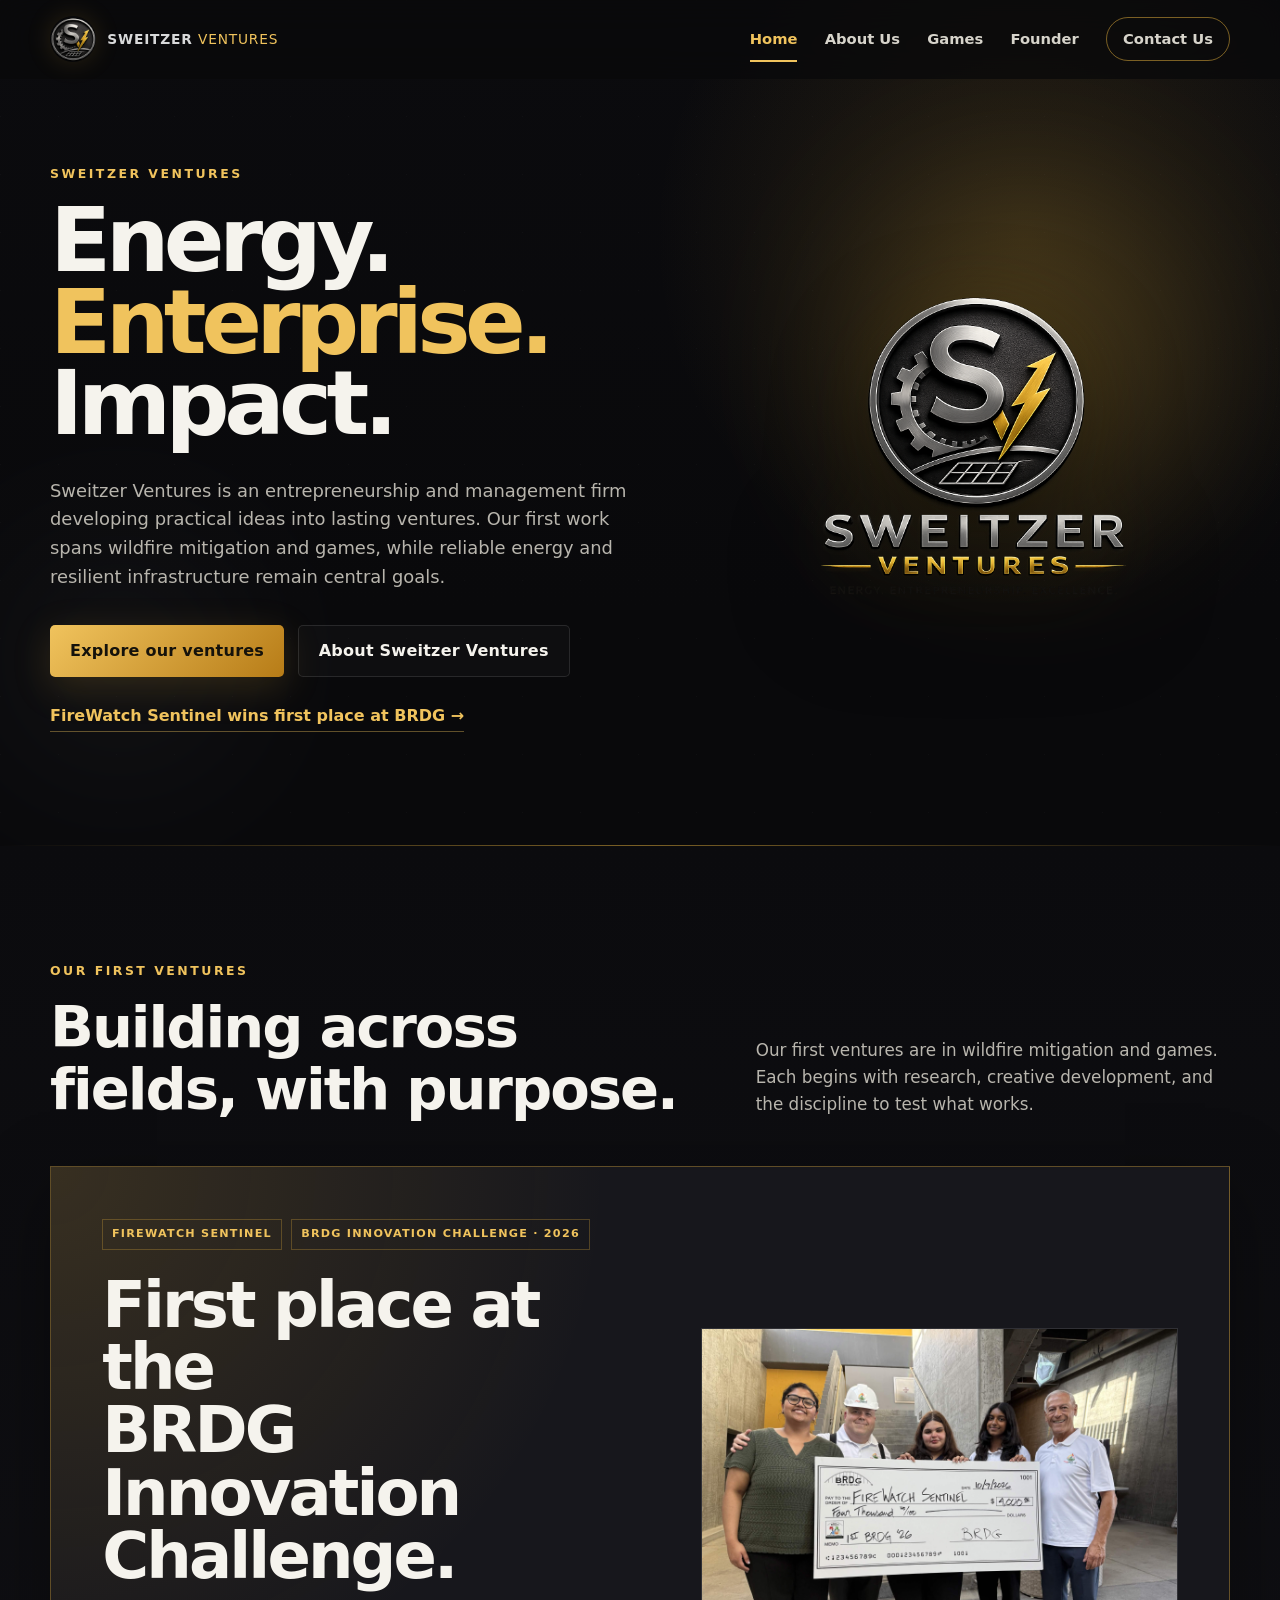
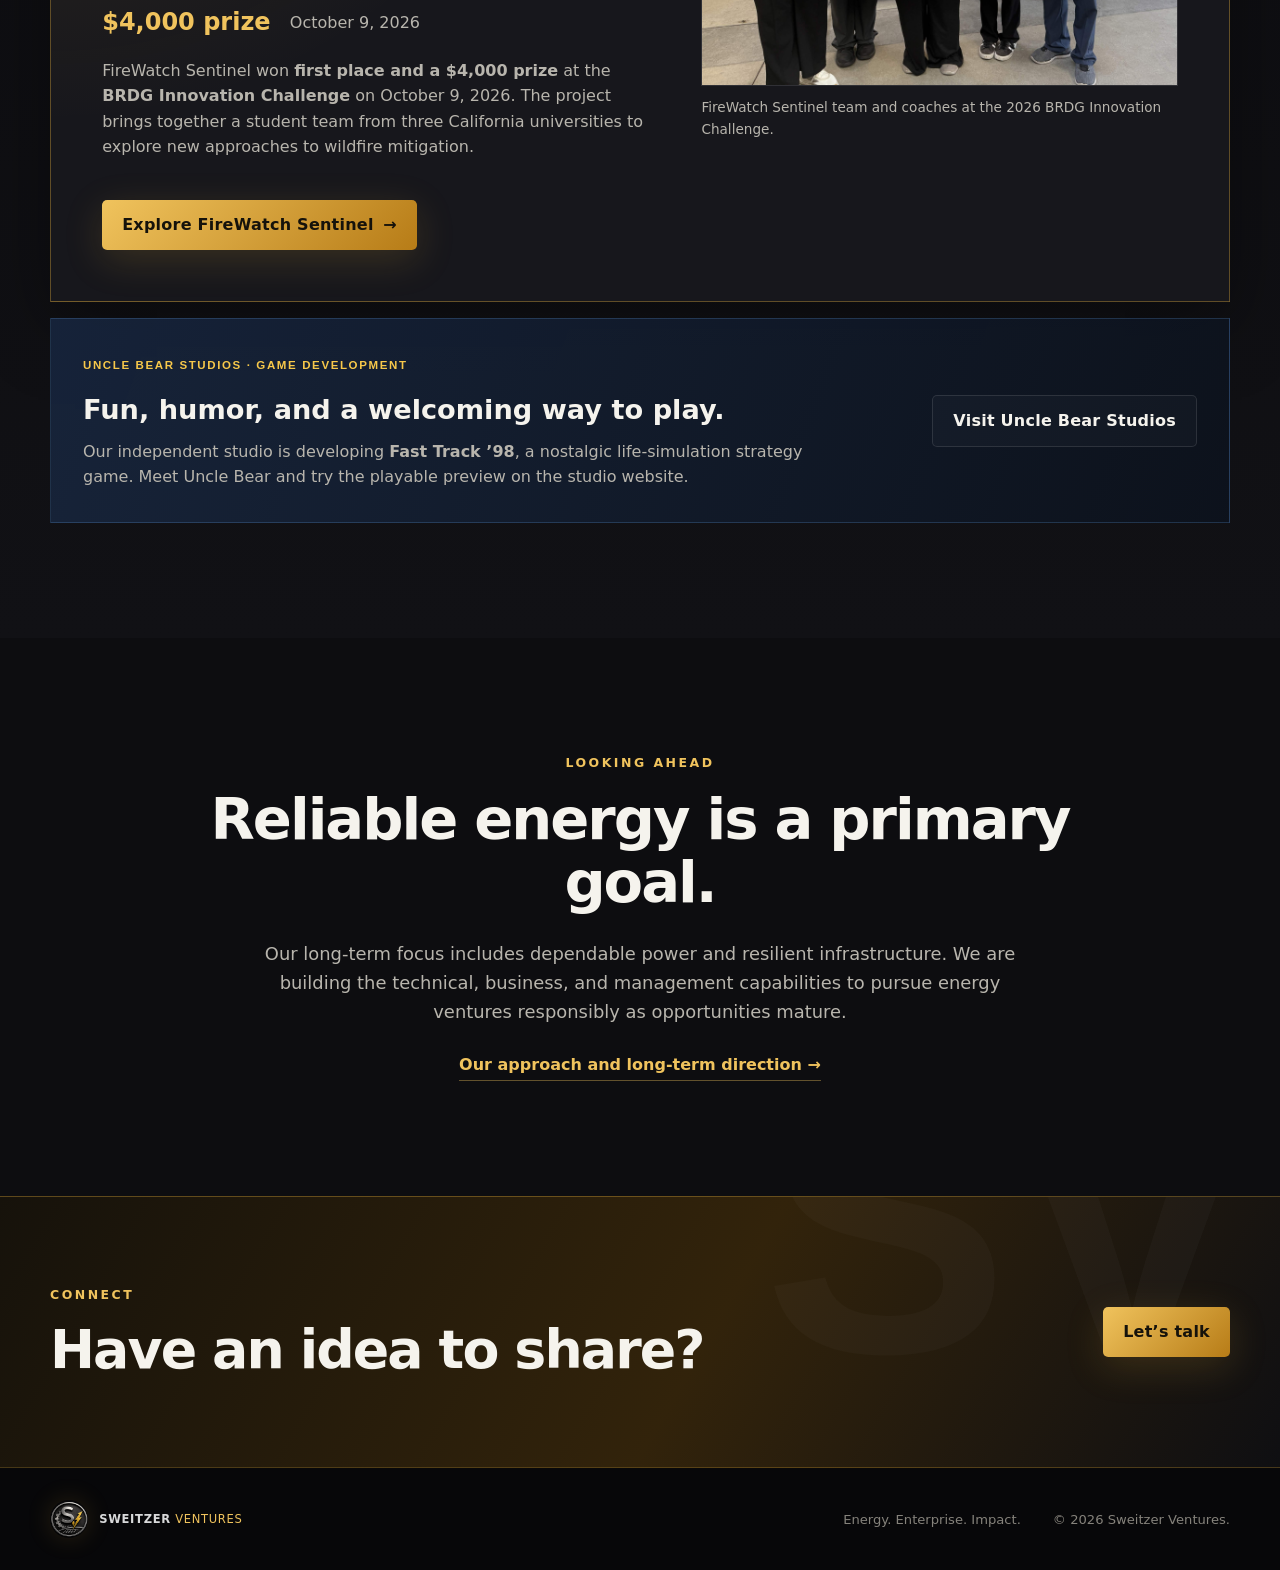
==== commit a5e88fab: "Add dedicated FireWatch Sentinel page with sensing overview and potential applications" ====
--- a/index.html
+++ b/index.html
@@ -13,7 +13,7 @@
   <link rel="canonical" href="https://sweitzerventures.com/">
   <title>Sweitzer Ventures | Research, Games & Future Ventures</title>
   <link rel="icon" href="assets/favicon.png" type="image/png">
-  <link rel="stylesheet" href="styles.css?v=20261010-1">
+  <link rel="stylesheet" href="styles.css?v=20261010-2">
 </head>
 <body>
   <a class="skip-link" href="#main">Skip to main content</a>
@@ -70,55 +70,12 @@
             <h3 id="firewatch-title">First place at the<br>BRDG Innovation Challenge.</h3>
             <p class="firewatch-award"><strong>$4,000 prize</strong> <span>October 9, 2026</span></p>
             <p>FireWatch Sentinel won <strong>first place and a $4,000 prize</strong> at the <strong>BRDG Innovation Challenge</strong> on <time datetime="2026-10-09">October 9, 2026</time>. The project brings together a student team from three California universities to explore new approaches to wildfire mitigation.</p>
-            <a class="text-link" href="#firewatch-film">Watch the system explained <span aria-hidden="true">↓</span></a>
+            <a class="button button-primary fw-home-button" href="firewatch-sentinel.html">Explore FireWatch Sentinel <span aria-hidden="true">→</span></a>
           </div>
           <figure class="firewatch-victory">
             <img src="assets/firewatch/team-victory.jpg" alt="FireWatch Sentinel team and coaches celebrating with the BRDG first-place $4,000 prize check dated October 9, 2026." width="2048" height="1536" loading="lazy">
             <figcaption>FireWatch Sentinel team and coaches at the 2026 BRDG Innovation Challenge.</figcaption>
           </figure>
-          <div class="firewatch-story">
-            <div class="firewatch-identity">
-              <img src="assets/firewatch/logo.png" alt="FireWatch Sentinel logo" width="1158" height="1358" loading="lazy">
-            </div>
-            <div class="featured-copy">
-            <h4>Exploring earlier signs of wildfire risk.</h4>
-            <p class="featured-lead">Could sound and local environmental data reveal vegetation stress before ignition?</p>
-            <p>FireWatch Sentinel is a student innovation project exploring tree-level acoustic and microclimate sensing as a possible complement to existing wildfire-monitoring tools.</p>
-            <p class="project-note">An early-stage research concept, not a commercial detection service.</p>
-            </div>
-          </div>
-          <div class="project-system" aria-label="Proposed research approach">
-            <div class="system-step"><span>01</span><strong>Sense</strong><small>Study acoustic activity and local conditions.</small></div>
-            <div class="system-line"></div>
-            <div class="system-step"><span>02</span><strong>Test</strong><small>Investigate whether patterns indicate vegetation stress.</small></div>
-            <div class="system-line"></div>
-            <div class="system-step"><span>03</span><strong>Learn</strong><small>Evaluate what the evidence could mean for wildfire mitigation.</small></div>
-          </div>
-          <div class="firewatch-credits">
-            <div>
-              <h4>The team</h4>
-              <ul>
-                <li><strong>Brandon Sweitzer</strong> <span>California State University, Fullerton (CSUF)</span></li>
-                <li><strong>Adhithi Ramalingam</strong> <span>University of California, Irvine (UCI)</span></li>
-                <li><strong>Shoug Almutairi</strong> <span>San José State University (SJSU)</span></li>
-              </ul>
-            </div>
-            <div>
-              <h4>Project coaches</h4>
-              <p><strong>Sami Beaini, Hector Castaneda, and Sneha Ramalia</strong> supported the team through the challenge with coaching and project guidance.</p>
-            </div>
-          </div>
-          <div class="firewatch-film" id="firewatch-film">
-            <p class="section-label">Project overview</p>
-            <h4>FireWatch Sentinel: the system explained.</h4>
-            <p>The narrated film introduces the sensing concept and the research behind it. Runtime: 4 minutes, 2 seconds. English captions are available in the player.</p>
-            <video controls playsinline preload="none" poster="assets/firewatch/film-poster.jpg" aria-label="FireWatch Sentinel narrated explanatory film">
-              <source src="assets/firewatch/film.mp4" type="video/mp4">
-              <track kind="captions" src="assets/firewatch/film-captions.vtt" srclang="en" label="English">
-              Your browser does not support embedded video. <a href="assets/firewatch/film.mp4">Open the narrated film</a>.
-            </video>
-            <a class="text-link" href="assets/firewatch/film.mp4">Open the film directly <span aria-hidden="true">→</span></a>
-          </div>
         </article>
         <article class="game-endeavor-callout reveal" aria-labelledby="uncle-bear-studios-home-title">
           <div>
--- a/styles.css
+++ b/styles.css
@@ -137,8 +137,51 @@
 .system-step small { color: var(--muted); font-size: .88rem; line-height: 1.5; }
 .system-line { width: 1px; height: 20px; background: linear-gradient(var(--gold), transparent); margin-left: 20px; }
 /* FireWatch Sentinel BRDG milestone */
+/* Dedicated project page */
+.fw-intro { padding: 135px 0 55px; background: radial-gradient(circle at 80% 20%, rgba(216,167,58,.14), transparent 40%), var(--bg); }
+.fw-intro-grid { display: grid; grid-template-columns: 1fr 220px; gap: 4rem; align-items: center; }
+.fw-intro h1 { font-size: clamp(3rem, 7vw, 6rem); line-height: .98; letter-spacing: -.055em; margin: 0; }
+.fw-intro h1 span { color: var(--gold-bright); }
+.fw-intro .hero-lead { margin-top: 1.5rem; }
+.fw-logo-panel { padding: 1.5rem; background: var(--cream); border-radius: .3rem; }
+.fw-logo-panel img { width: 100%; height: auto; }
+.fw-milestone { color: var(--gold-bright); font-weight: 800; margin: 1.5rem 0 0; }
+.fw-milestone span { color: var(--muted); font-size: .9rem; font-weight: 500; }
+.fw-film-section { padding: 0 0 4rem; }
+.fw-film-section h2 { font-size: clamp(1.8rem, 3.5vw, 3rem); line-height: 1.15; margin: 0; letter-spacing: -.035em; }
+.fw-section-lead { color: var(--muted); max-width: 850px; }
+.fw-film-section video { width: 100%; display: block; aspect-ratio: 16 / 9; height: auto; background: #000; margin-top: 1.5rem; }
+.fw-film-section .project-note { margin-top: 2rem; }
+.fw-sensing, .fw-team { background: var(--bg-soft); }
+.fw-explainer { display: grid; grid-template-columns: 1fr 1fr; gap: 3rem; align-items: center; padding: 3rem 0; border-top: 1px solid var(--line); }
+.fw-explainer figure, .fw-team figure { margin: 0; }
+.fw-explainer img, .fw-team img { width: 100%; height: auto; border: 1px solid var(--line); }
+.fw-explainer figcaption, .fw-team figcaption { font-size: .82rem; color: var(--muted); margin-top: .7rem; }
+.fw-explainer h3 { font-size: clamp(1.8rem, 3vw, 2.6rem); line-height: 1.1; letter-spacing: -.025em; margin: 0 0 1.3rem; }
+.fw-explainer p:not(.section-label), .fw-team p { color: var(--muted); }
+.fw-explainer-reverse figure { order: 2; }
+.fw-impact-grid { display: grid; grid-template-columns: repeat(3, 1fr); gap: 1rem; }
+.fw-impact-grid article { padding: 2rem; border: 1px solid var(--line); background: var(--panel); }
+.fw-impact-grid article > span { color: var(--gold-bright); text-transform: uppercase; font-size: .72rem; letter-spacing: .09em; font-weight: 800; }
+.fw-impact-grid h3 { font-size: 1.6rem; line-height: 1.15; margin: 1.8rem 0 1rem; }
+.fw-impact-grid p { color: var(--muted); margin: 0; }
+.fw-impact .project-note { margin-top: 2.5rem; }
+.fw-team-grid { display: grid; grid-template-columns: 1fr 1fr; gap: 4rem; align-items: center; }
+.fw-team-list { padding: 0; list-style: none; margin: 2rem 0; }
+.fw-team-list li + li { margin-top: 1rem; }
+.fw-team-list span { display: block; color: var(--muted); font-size: .9rem; }
+.fw-team h3 { font-size: 1.2rem; margin-bottom: .5rem; }
+@media (max-width: 980px) { .fw-impact-grid { grid-template-columns: repeat(2, 1fr); } .fw-explainer, .fw-team-grid { gap: 2rem; } }
+@media (max-width: 680px) {
+  .fw-intro { padding-top: 115px; }
+  .fw-intro-grid, .fw-explainer, .fw-team-grid, .fw-impact-grid { grid-template-columns: 1fr; gap: 2rem; }
+  .fw-logo-panel { width: 120px; padding: .8rem; }
+  .fw-explainer-reverse figure { order: 0; }
+  .fw-explainer { padding: 2rem 0; }
+}
 #firewatch, #firewatch-film { scroll-margin-top: 100px; }
 .firewatch-feature { gap: 2.5rem; }
+.fw-home-button { margin-top: 1.5rem; gap: .6rem; }
 .firewatch-feature > * { min-width: 0; }
 .firewatch-award { display: flex; flex-wrap: wrap; align-items: center; gap: .6rem 1.2rem; }
 .firewatch-award strong { color: var(--gold-bright); font-size: 1.5rem; }
